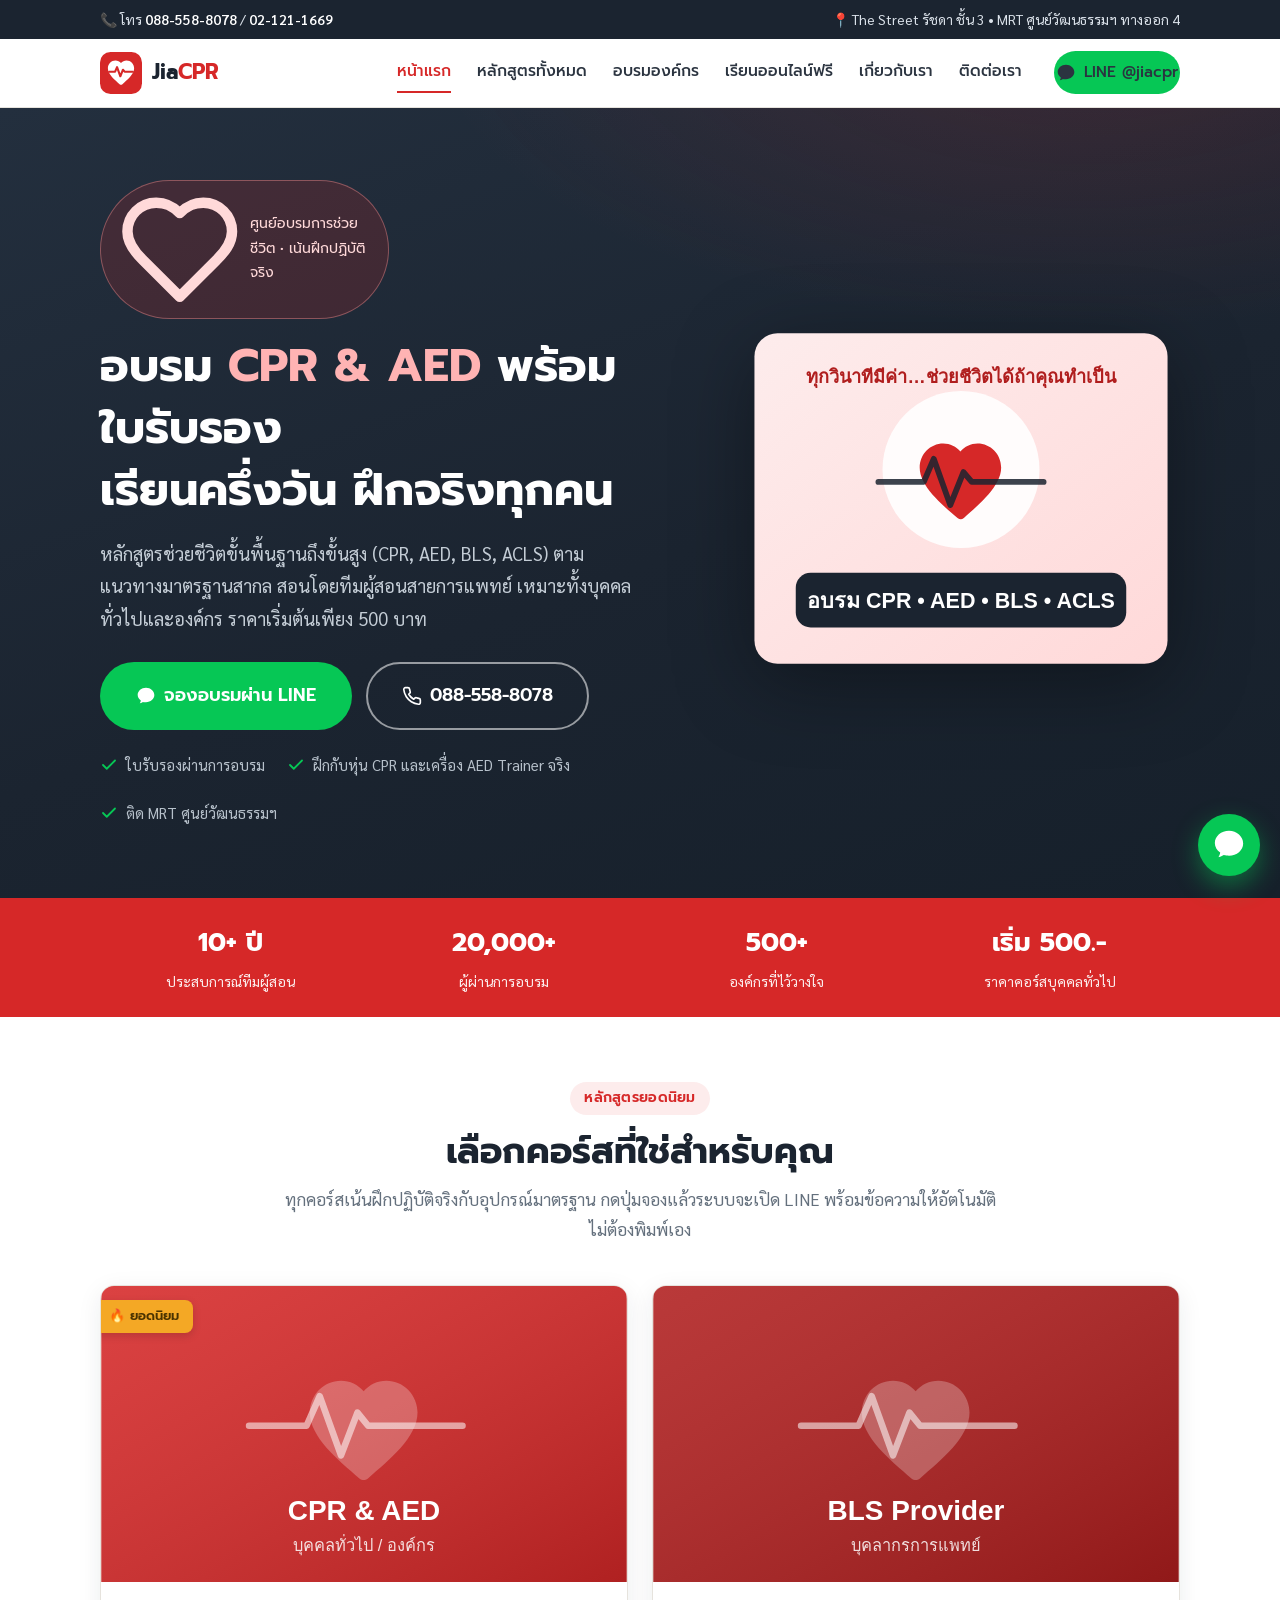
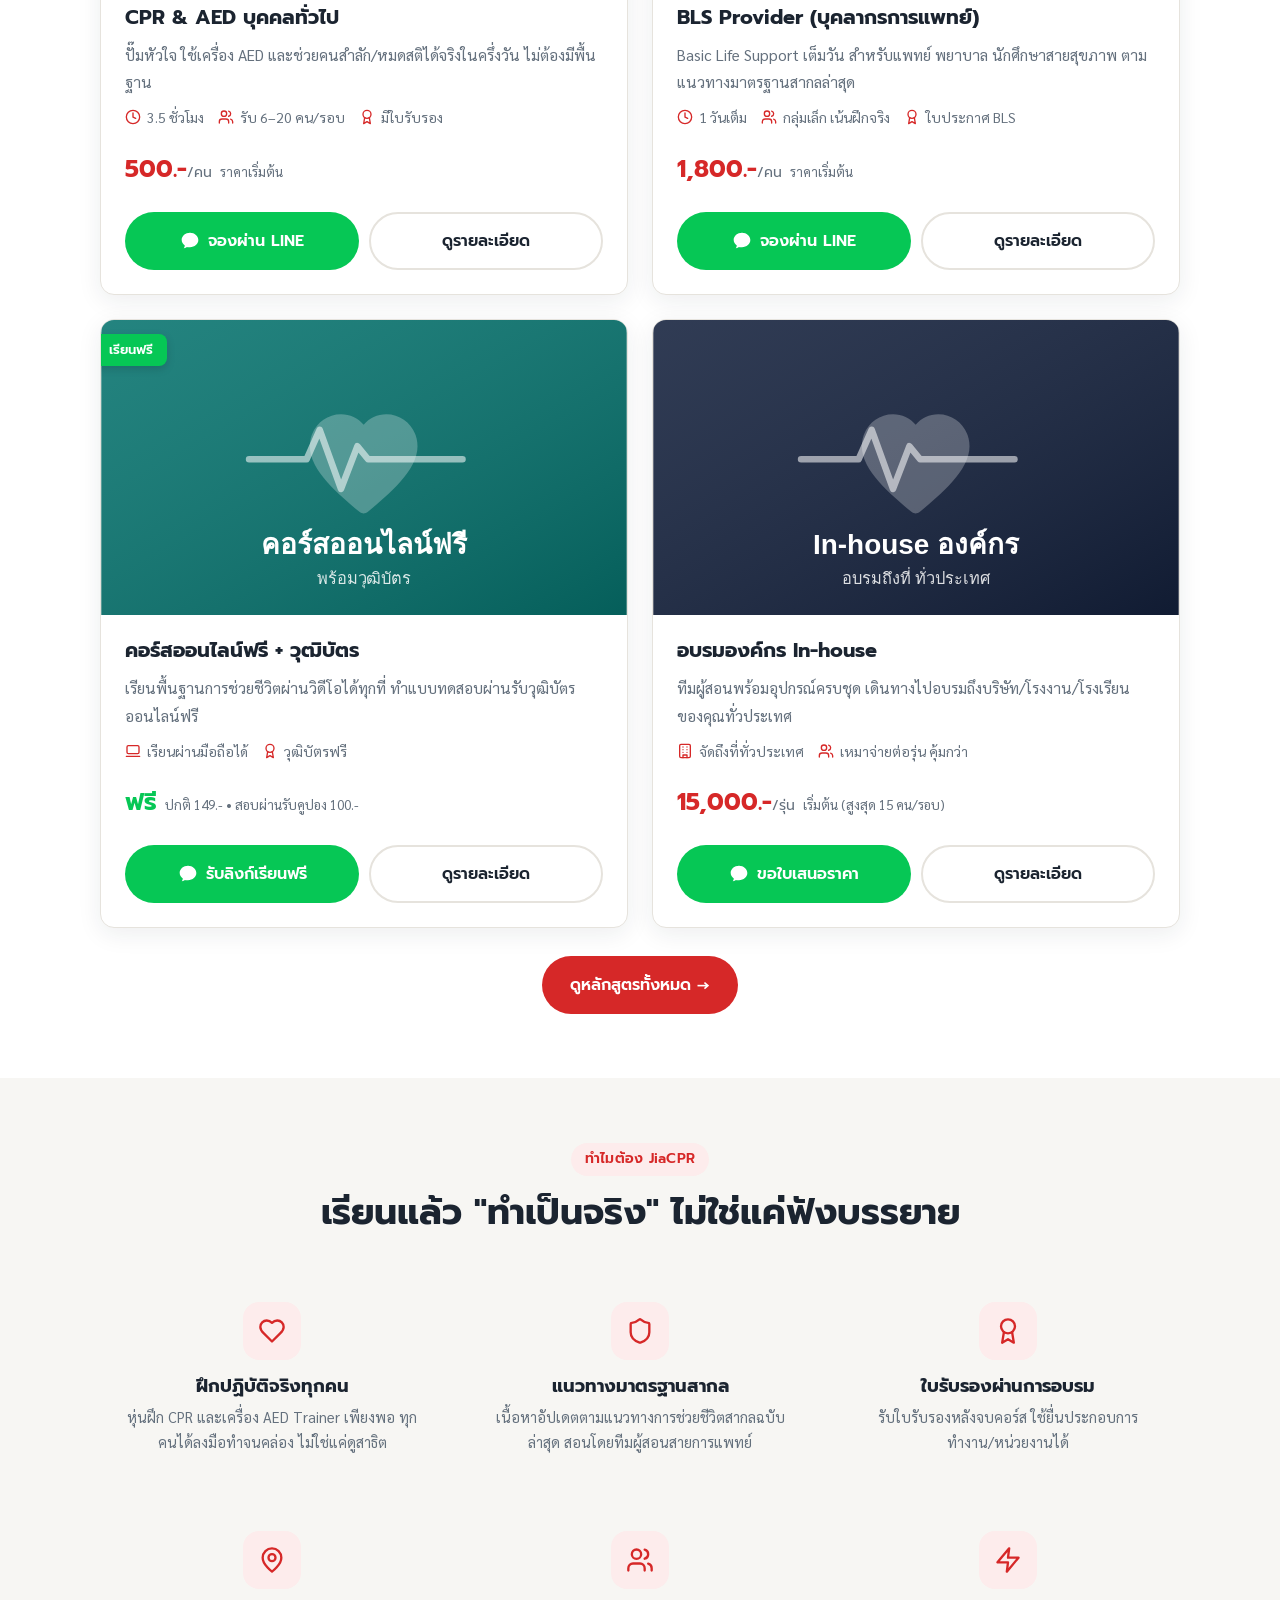
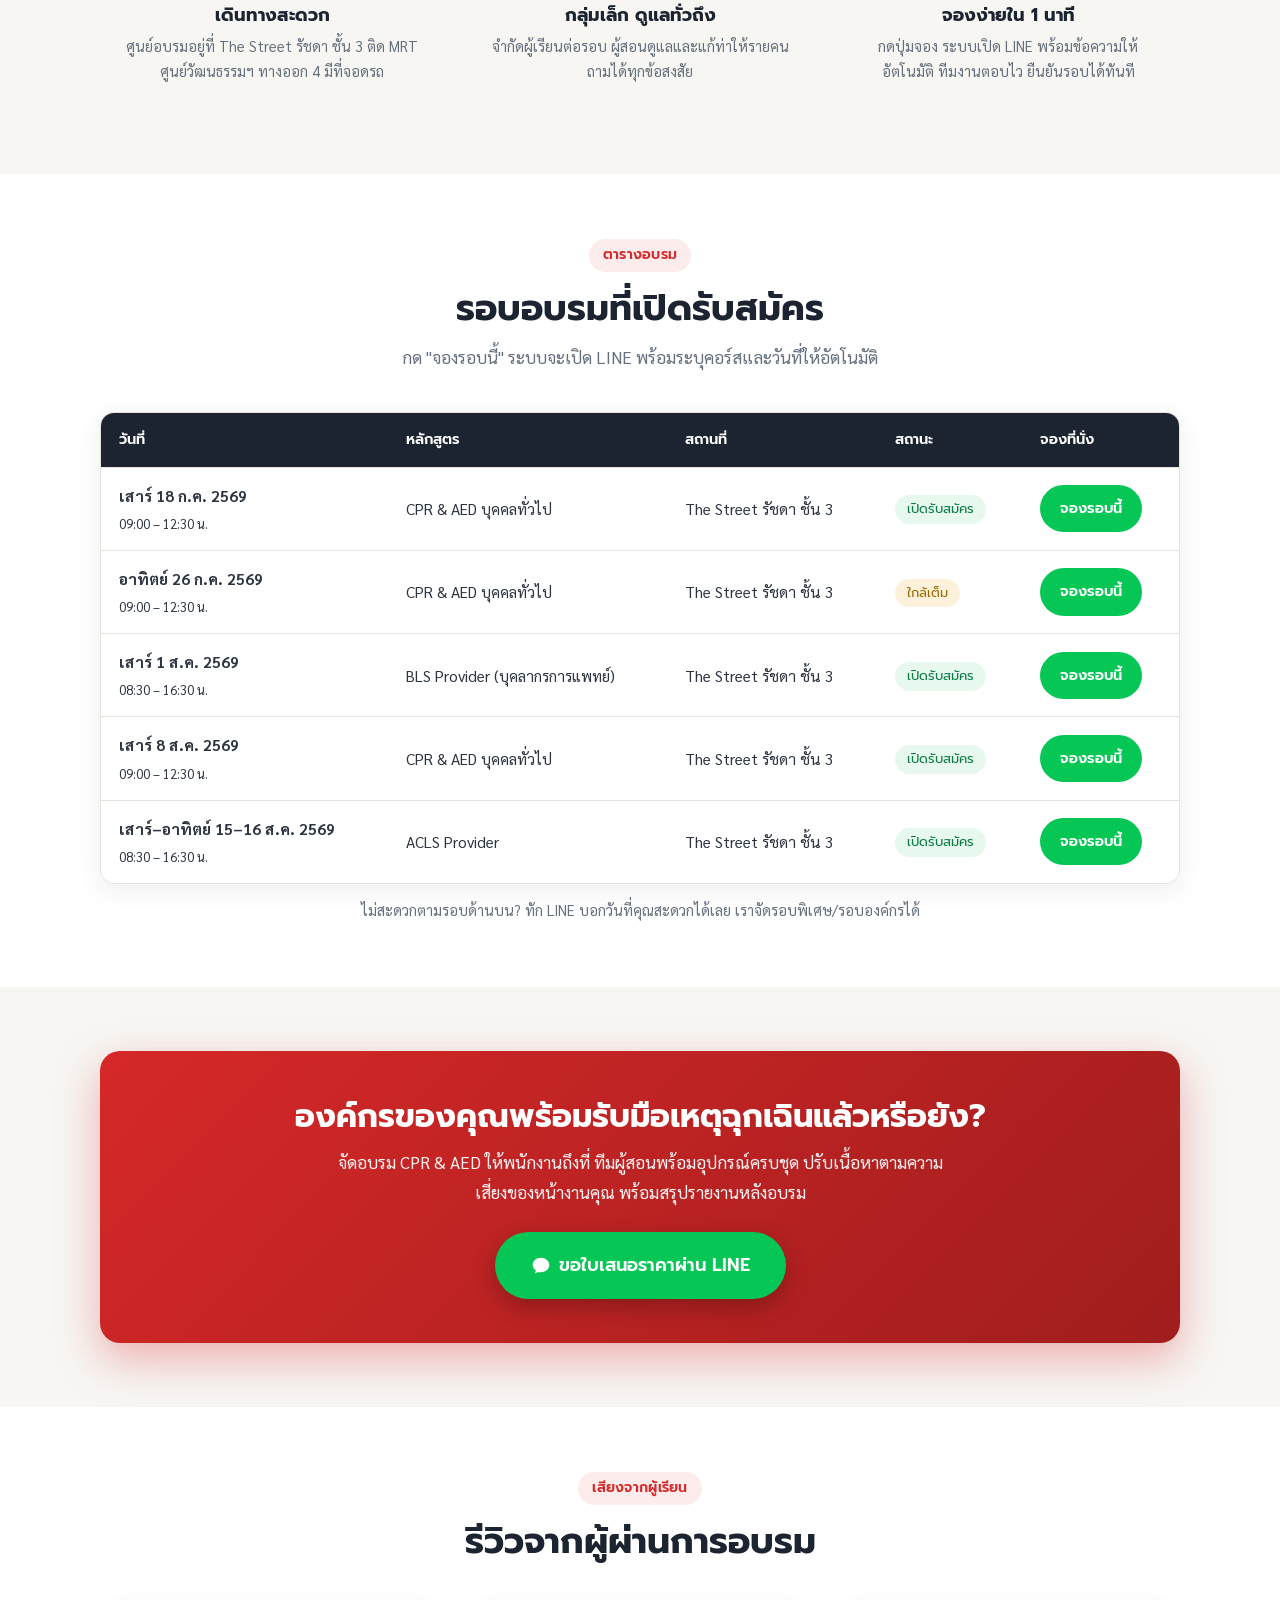
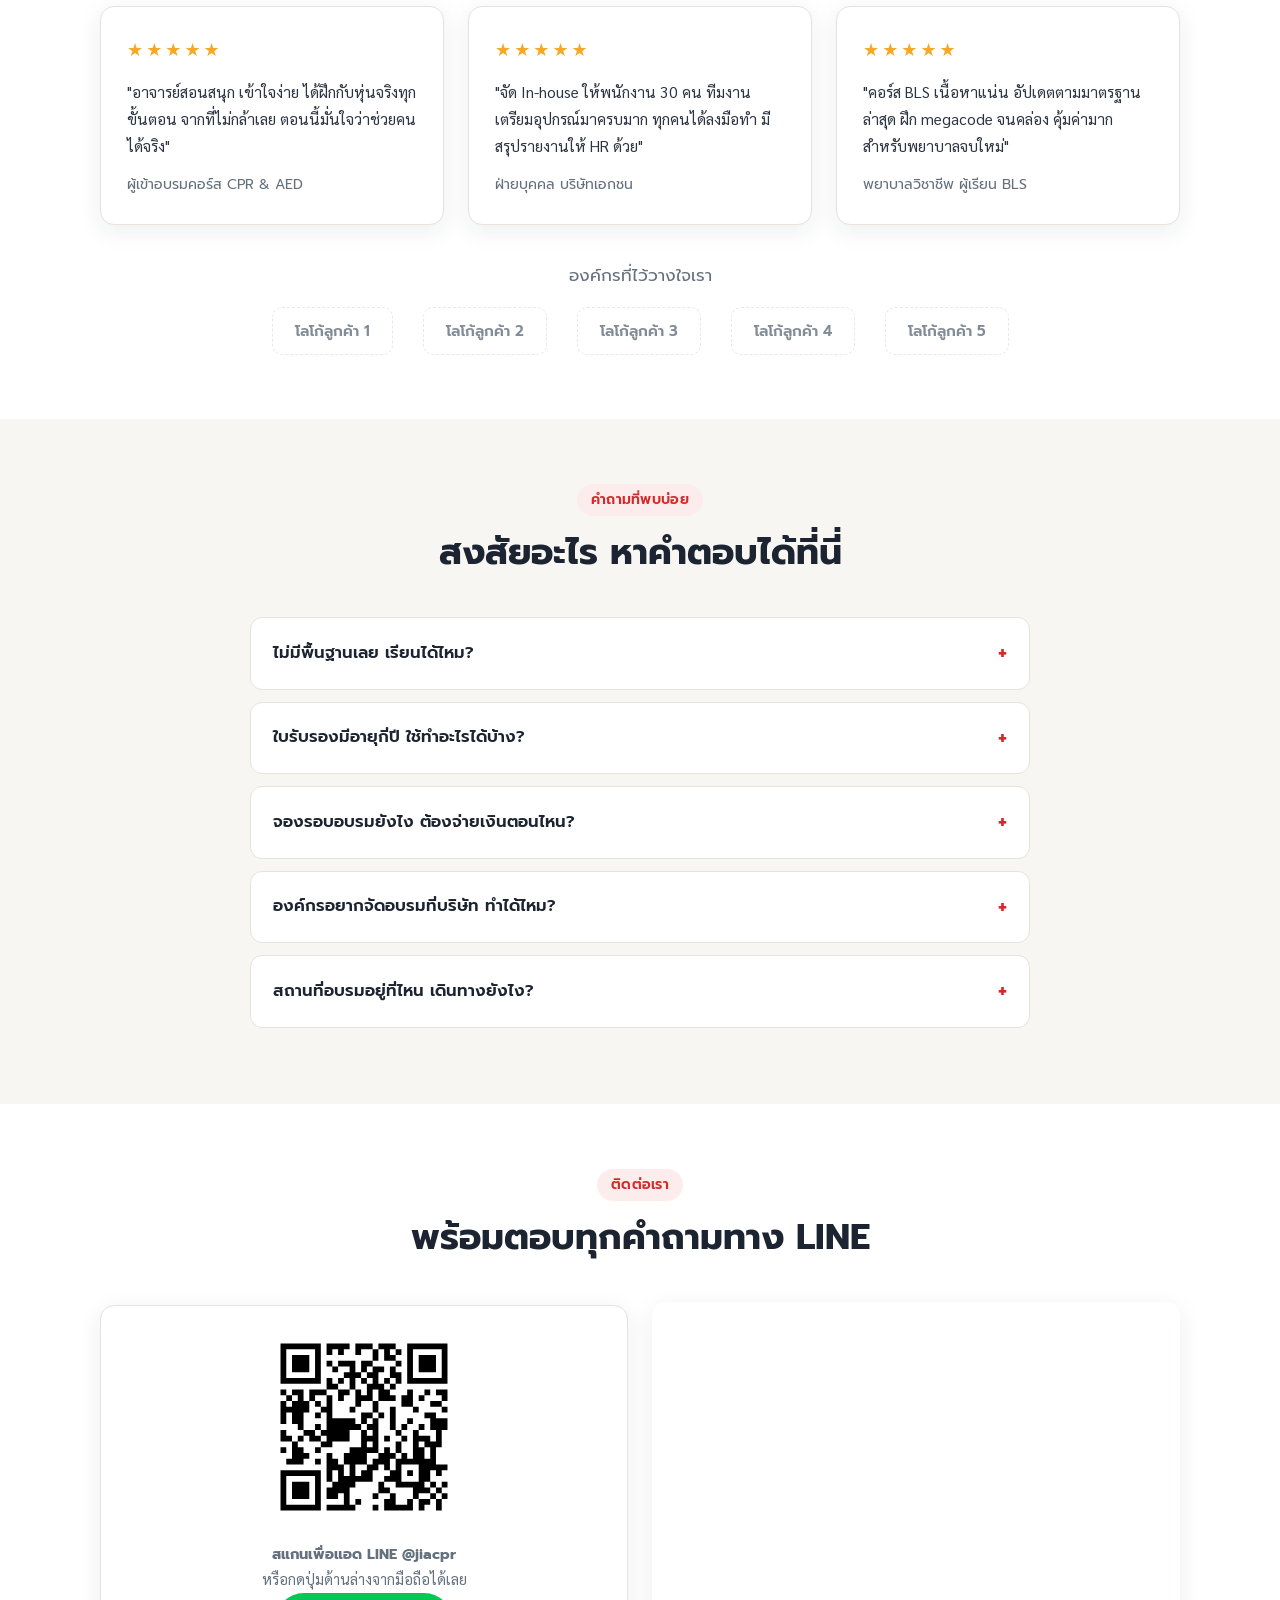
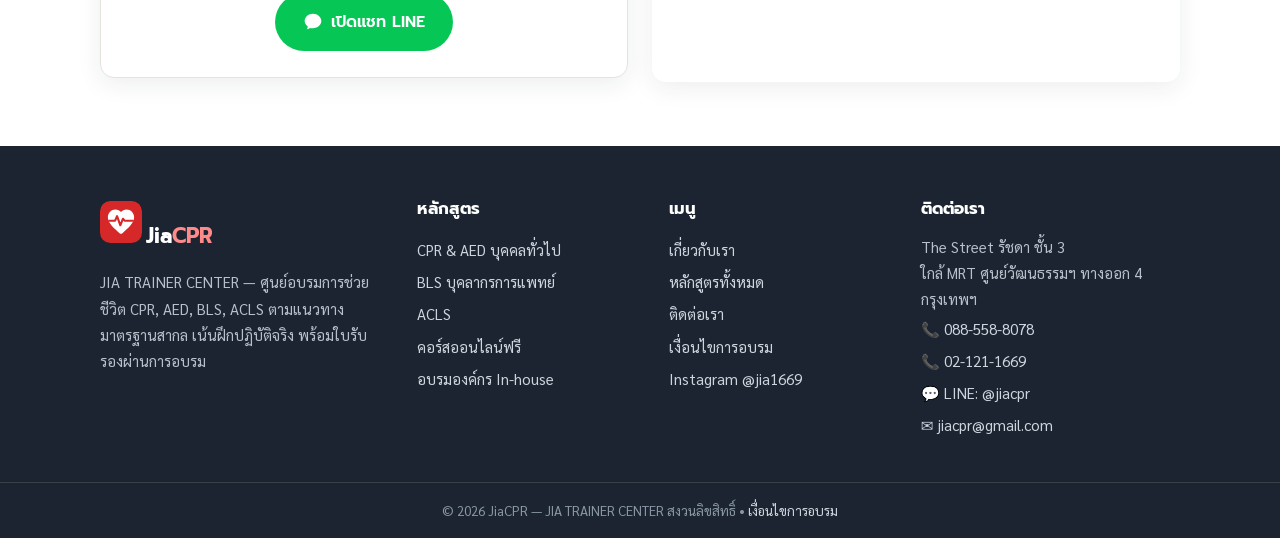
==== index.html @ f990f563 "Update pricing with real data from old site; fix broken card image Pulled from jiacpr.com via search" ====
<!DOCTYPE html>
<html lang="th">
<head>
<meta charset="UTF-8">
<meta name="viewport" content="width=device-width, initial-scale=1.0">
<title>อบรม CPR & AED พร้อมใบรับรอง เริ่ม 500 บาท | JiaCPR — JIA TRAINER CENTER</title>
<meta name="description" content="อบรม CPR, AED, BLS, ACLS ตามแนวทางมาตรฐานสากล เน้นฝึกปฏิบัติจริงทุกคน พร้อมใบรับรอง ราคาเริ่ม 500 บาท ติด MRT ศูนย์วัฒนธรรมฯ จองผ่าน LINE @jiacpr ได้เลย">
<link rel="canonical" href="https://jiacpr-arch.github.io/jiacpr/">
<meta name="theme-color" content="#d62828">
<meta property="og:type" content="website">
<meta property="og:site_name" content="JiaCPR — JIA TRAINER CENTER">
<meta property="og:title" content="อบรม CPR & AED พร้อมใบรับรอง เริ่ม 500 บาท | JiaCPR — JIA TRAINER CENTER">
<meta property="og:description" content="อบรม CPR, AED, BLS, ACLS ตามแนวทางมาตรฐานสากล เน้นฝึกปฏิบัติจริงทุกคน พร้อมใบรับรอง ราคาเริ่ม 500 บาท ติด MRT ศูนย์วัฒนธรรมฯ จองผ่าน LINE @jiacpr ได้เลย">
<meta property="og:url" content="https://jiacpr-arch.github.io/jiacpr/">
<meta property="og:image" content="https://jiacpr-arch.github.io/jiacpr/assets/img/og-cover.png">
<meta property="og:locale" content="th_TH">
<meta name="twitter:card" content="summary_large_image">
<link rel="icon" type="image/svg+xml" href="assets/img/logo.svg">
<link rel="preconnect" href="https://fonts.googleapis.com">
<link rel="preconnect" href="https://fonts.gstatic.com" crossorigin>
<link href="https://fonts.googleapis.com/css2?family=Prompt:wght@500;600;700&family=Sarabun:wght@400;600&display=swap" rel="stylesheet">
<link rel="stylesheet" href="assets/css/main.css">
<script type="application/ld+json">
{
  "@context": "https://schema.org",
  "@type": "LocalBusiness",
  "name": "JiaCPR — JIA TRAINER CENTER",
  "description": "ศูนย์อบรม CPR AED BLS ACLS ตามแนวทางมาตรฐานสากล พร้อมใบรับรอง เน้นฝึกปฏิบัติจริง",
  "url": "https://jiacpr-arch.github.io/jiacpr/",
  "telephone": "+66885588078",
  "email": "jiacpr@gmail.com",
  "address": {
    "@type": "PostalAddress",
    "streetAddress": "The Street Ratchada ชั้น 3 ถนนรัชดาภิเษก",
    "addressLocality": "กรุงเทพมหานคร",
    "addressCountry": "TH"
  },
  "sameAs": ["https://www.instagram.com/jia1669/", "https://line.me/R/ti/p/%40jiacpr"]
}
</script>
</head>
<body>
<div class="topbar">
  <div class="container">
    <div>📞 โทร <a href="tel:0885588078">088-558-8078</a> / <a href="tel:021211669">02-121-1669</a></div>
    <div class="topbar-right">📍 The Street รัชดา ชั้น 3 • MRT ศูนย์วัฒนธรรมฯ ทางออก 4</div>
  </div>
</div>
<header class="site-header">
  <div class="container">
    <a class="brand" href="index.html">
      <img src="assets/img/logo.svg" alt="โลโก้ JiaCPR" width="42" height="42">
      <span class="brand-name">Jia<span>CPR</span></span>
    </a>
    <nav class="main-nav" id="mainNav">
      <a href="index.html" class="active">หน้าแรก</a>
      <a href="course.html">หลักสูตรทั้งหมด</a>
      <a href="inhouse.html">อบรมองค์กร</a>
      <a href="online.html">เรียนออนไลน์ฟรี</a>
      <a href="about.html">เกี่ยวกับเรา</a>
      <a href="contact.html">ติดต่อเรา</a>
      <a class="btn btn-line btn-sm nav-cta" data-line-msg="สนใจสอบถามคอร์สอบรม"><svg viewBox="0 0 24 24" fill="currentColor"><path d="M12 2C6.48 2 2 5.86 2 10.62c0 2.73 1.48 5.16 3.79 6.74-.13.98-.55 2.35-1.27 3.31 0 0 1.9-.26 3.8-1.55.6.14 1.22.24 1.86.28.6.06 1.2.1 1.82.1 5.52 0 10-3.86 10-8.62S17.52 2 12 2z"/></svg> LINE @jiacpr</a>
    </nav>
    <button class="menu-toggle" aria-label="เปิดเมนู" aria-expanded="false" aria-controls="mainNav">
      <svg viewBox="0 0 24 24" fill="none" stroke="currentColor" stroke-width="2" stroke-linecap="round"><path d="M4 6h16M4 12h16M4 18h16"/></svg>
    </button>
  </div>
</header>
<section class="hero">
  <div class="container">
    <div>
      <span class="hero-badge"><svg viewBox="0 0 24 24" fill="none" stroke="currentColor" stroke-width="2" stroke-linecap="round" stroke-linejoin="round"><path d="M19 14c1.49-1.46 3-3.21 3-5.5A5.5 5.5 0 0 0 16.5 3c-1.76 0-3 .5-4.5 2-1.5-1.5-2.74-2-4.5-2A5.5 5.5 0 0 0 2 8.5c0 2.3 1.5 4.05 3 5.5l7 7z"/></svg> ศูนย์อบรมการช่วยชีวิต • เน้นฝึกปฏิบัติจริง</span>
      <h1>อบรม <span class="hl">CPR &amp; AED</span> พร้อมใบรับรอง<br>เรียนครึ่งวัน ฝึกจริงทุกคน</h1>
      <p class="lead">หลักสูตรช่วยชีวิตขั้นพื้นฐานถึงขั้นสูง (CPR, AED, BLS, ACLS) ตามแนวทางมาตรฐานสากล สอนโดยทีมผู้สอนสายการแพทย์ เหมาะทั้งบุคคลทั่วไปและองค์กร ราคาเริ่มต้นเพียง 500 บาท</p>
      <div class="hero-ctas">
        <a class="btn btn-line btn-lg" data-line-msg="สนใจจองคอร์สอบรม CPR &amp; AED ขอรายละเอียดรอบอบรมครับ/ค่ะ"><svg viewBox="0 0 24 24" fill="currentColor"><path d="M12 2C6.48 2 2 5.86 2 10.62c0 2.73 1.48 5.16 3.79 6.74-.13.98-.55 2.35-1.27 3.31 0 0 1.9-.26 3.8-1.55.6.14 1.22.24 1.86.28.6.06 1.2.1 1.82.1 5.52 0 10-3.86 10-8.62S17.52 2 12 2z"/></svg> จองอบรมผ่าน LINE</a>
        <a class="btn btn-ghost btn-lg" href="tel:0885588078"><svg viewBox="0 0 24 24" fill="none" stroke="currentColor" stroke-width="2" stroke-linecap="round" stroke-linejoin="round"><path d="M22 16.92v3a2 2 0 0 1-2.18 2 19.79 19.79 0 0 1-8.63-3.07 19.5 19.5 0 0 1-6-6 19.79 19.79 0 0 1-3.07-8.67A2 2 0 0 1 4.11 2h3a2 2 0 0 1 2 1.72c.127.96.361 1.903.7 2.81a2 2 0 0 1-.45 2.11L8.09 9.91a16 16 0 0 0 6 6l1.27-1.27a2 2 0 0 1 2.11-.45c.907.339 1.85.573 2.81.7A2 2 0 0 1 22 16.92z"/></svg> 088-558-8078</a>
      </div>
      <ul class="hero-points">
        <li><svg viewBox="0 0 24 24" fill="none" stroke="currentColor" stroke-width="2.4" stroke-linecap="round" stroke-linejoin="round"><path d="M20 6 9 17l-5-5"/></svg> ใบรับรองผ่านการอบรม</li>
        <li><svg viewBox="0 0 24 24" fill="none" stroke="currentColor" stroke-width="2.4" stroke-linecap="round" stroke-linejoin="round"><path d="M20 6 9 17l-5-5"/></svg> ฝึกกับหุ่น CPR และเครื่อง AED Trainer จริง</li>
        <li><svg viewBox="0 0 24 24" fill="none" stroke="currentColor" stroke-width="2.4" stroke-linecap="round" stroke-linejoin="round"><path d="M20 6 9 17l-5-5"/></svg> ติด MRT ศูนย์วัฒนธรรมฯ</li>
      </ul>
    </div>
    <div class="hero-art">
      <img src="assets/img/hero-cpr.svg" alt="อบรม CPR AED BLS ACLS โดย JiaCPR" width="430" height="347">
    </div>
  </div>
</section>

<!-- TODO: ยืนยันตัวเลขสถิติจริงก่อนเผยแพร่ -->
<section class="stat-strip">
  <div class="container">
    <div><span class="num">10+ ปี</span><span class="lbl">ประสบการณ์ทีมผู้สอน</span></div>
    <div><span class="num">20,000+</span><span class="lbl">ผู้ผ่านการอบรม</span></div>
    <div><span class="num">500+</span><span class="lbl">องค์กรที่ไว้วางใจ</span></div>
    <div><span class="num">เริ่ม 500.-</span><span class="lbl">ราคาคอร์สบุคคลทั่วไป</span></div>
  </div>
</section>

<section class="section" id="courses">
  <div class="container">
    <div class="section-head">
      <span class="eyebrow">หลักสูตรยอดนิยม</span>
      <h2>เลือกคอร์สที่ใช่สำหรับคุณ</h2>
      <p>ทุกคอร์สเน้นฝึกปฏิบัติจริงกับอุปกรณ์มาตรฐาน กดปุ่มจองแล้วระบบจะเปิด LINE พร้อมข้อความให้อัตโนมัติ ไม่ต้องพิมพ์เอง</p>
    </div>
    <div class="grid cols-2">

      <article class="card">
        <span class="ribbon">🔥 ยอดนิยม</span>
        <a class="card-media" href="cpr-aed.html"><img src="assets/img/ph-cpr.svg" alt="คอร์ส CPR และ AED สำหรับบุคคลทั่วไป" loading="lazy"></a>
        <div class="card-body">
          <h3>CPR &amp; AED บุคคลทั่วไป</h3>
          <p>ปั๊มหัวใจ ใช้เครื่อง AED และช่วยคนสำลัก/หมดสติได้จริงในครึ่งวัน ไม่ต้องมีพื้นฐาน</p>
          <div class="meta"><span><svg viewBox="0 0 24 24" fill="none" stroke="currentColor" stroke-width="2" stroke-linecap="round"><circle cx="12" cy="12" r="10"/><path d="M12 6v6l4 2"/></svg> 3.5 ชั่วโมง</span><span><svg viewBox="0 0 24 24" fill="none" stroke="currentColor" stroke-width="2" stroke-linecap="round" stroke-linejoin="round"><path d="M16 21v-2a4 4 0 0 0-4-4H6a4 4 0 0 0-4 4v2"/><circle cx="9" cy="7" r="4"/><path d="M22 21v-2a4 4 0 0 0-3-3.87M16 3.13a4 4 0 0 1 0 7.75"/></svg> รับ 6–20 คน/รอบ</span><span><svg viewBox="0 0 24 24" fill="none" stroke="currentColor" stroke-width="2" stroke-linecap="round" stroke-linejoin="round"><circle cx="12" cy="8" r="6"/><path d="M15.477 12.89 17 22l-5-3-5 3 1.523-9.11"/></svg> มีใบรับรอง</span></div>
          <!-- TODO: ยืนยันราคาจริง -->
          <div class="price-row"><span class="price">500.-<small>/คน</small></span><span class="price-note">ราคาเริ่มต้น</span></div>
          <div class="card-actions">
            <a class="btn btn-line" data-line-msg="สนใจจองคอร์ส CPR &amp; AED บุคคลทั่วไป"><svg viewBox="0 0 24 24" fill="currentColor"><path d="M12 2C6.48 2 2 5.86 2 10.62c0 2.73 1.48 5.16 3.79 6.74-.13.98-.55 2.35-1.27 3.31 0 0 1.9-.26 3.8-1.55.6.14 1.22.24 1.86.28.6.06 1.2.1 1.82.1 5.52 0 10-3.86 10-8.62S17.52 2 12 2z"/></svg> จองผ่าน LINE</a>
            <a class="btn btn-outline" href="cpr-aed.html">ดูรายละเอียด</a>
          </div>
        </div>
      </article>

      <article class="card">
        <a class="card-media" href="bls.html"><img src="assets/img/ph-bls.svg" alt="คอร์ส BLS Provider สำหรับบุคลากรการแพทย์" loading="lazy"></a>
        <div class="card-body">
          <h3>BLS Provider (บุคลากรการแพทย์)</h3>
          <p>Basic Life Support เต็มวัน สำหรับแพทย์ พยาบาล นักศึกษาสายสุขภาพ ตามแนวทางมาตรฐานสากลล่าสุด</p>
          <div class="meta"><span><svg viewBox="0 0 24 24" fill="none" stroke="currentColor" stroke-width="2" stroke-linecap="round"><circle cx="12" cy="12" r="10"/><path d="M12 6v6l4 2"/></svg> 1 วันเต็ม</span><span><svg viewBox="0 0 24 24" fill="none" stroke="currentColor" stroke-width="2" stroke-linecap="round" stroke-linejoin="round"><path d="M16 21v-2a4 4 0 0 0-4-4H6a4 4 0 0 0-4 4v2"/><circle cx="9" cy="7" r="4"/><path d="M22 21v-2a4 4 0 0 0-3-3.87M16 3.13a4 4 0 0 1 0 7.75"/></svg> กลุ่มเล็ก เน้นฝึกจริง</span><span><svg viewBox="0 0 24 24" fill="none" stroke="currentColor" stroke-width="2" stroke-linecap="round" stroke-linejoin="round"><circle cx="12" cy="8" r="6"/><path d="M15.477 12.89 17 22l-5-3-5 3 1.523-9.11"/></svg> ใบประกาศ BLS</span></div>
          <!-- TODO: ยืนยันราคาจริง -->
          <div class="price-row"><span class="price">1,800.-<small>/คน</small></span><span class="price-note">ราคาเริ่มต้น</span></div>
          <div class="card-actions">
            <a class="btn btn-line" data-line-msg="สนใจจองคอร์ส BLS Provider สำหรับบุคลากรการแพทย์"><svg viewBox="0 0 24 24" fill="currentColor"><path d="M12 2C6.48 2 2 5.86 2 10.62c0 2.73 1.48 5.16 3.79 6.74-.13.98-.55 2.35-1.27 3.31 0 0 1.9-.26 3.8-1.55.6.14 1.22.24 1.86.28.6.06 1.2.1 1.82.1 5.52 0 10-3.86 10-8.62S17.52 2 12 2z"/></svg> จองผ่าน LINE</a>
            <a class="btn btn-outline" href="bls.html">ดูรายละเอียด</a>
          </div>
        </div>
      </article>

      <article class="card">
        <span class="ribbon free">เรียนฟรี</span>
        <a class="card-media" href="online.html"><img src="assets/img/ph-online.svg" alt="คอร์สออนไลน์ CPR ฟรี พร้อมวุฒิบัตร" loading="lazy"></a>
        <div class="card-body">
          <h3>คอร์สออนไลน์ฟรี + วุฒิบัตร</h3>
          <p>เรียนพื้นฐานการช่วยชีวิตผ่านวิดีโอได้ทุกที่ ทำแบบทดสอบผ่านรับวุฒิบัตรออนไลน์ฟรี</p>
          <div class="meta"><span><svg viewBox="0 0 24 24" fill="none" stroke="currentColor" stroke-width="2" stroke-linecap="round" stroke-linejoin="round"><rect x="3" y="4" width="18" height="12" rx="2"/><path d="M2 20h20"/></svg> เรียนผ่านมือถือได้</span><span><svg viewBox="0 0 24 24" fill="none" stroke="currentColor" stroke-width="2" stroke-linecap="round" stroke-linejoin="round"><circle cx="12" cy="8" r="6"/><path d="M15.477 12.89 17 22l-5-3-5 3 1.523-9.11"/></svg> วุฒิบัตรฟรี</span></div>
          <div class="price-row"><span class="price" style="color:var(--line)">ฟรี</span><span class="price-note">ปกติ 149.- • สอบผ่านรับคูปอง 100.-</span></div>
          <div class="card-actions">
            <a class="btn btn-line" data-line-msg="ขอรับลิงก์คอร์สออนไลน์ฟรี พร้อมวุฒิบัตร"><svg viewBox="0 0 24 24" fill="currentColor"><path d="M12 2C6.48 2 2 5.86 2 10.62c0 2.73 1.48 5.16 3.79 6.74-.13.98-.55 2.35-1.27 3.31 0 0 1.9-.26 3.8-1.55.6.14 1.22.24 1.86.28.6.06 1.2.1 1.82.1 5.52 0 10-3.86 10-8.62S17.52 2 12 2z"/></svg> รับลิงก์เรียนฟรี</a>
            <a class="btn btn-outline" href="online.html">ดูรายละเอียด</a>
          </div>
        </div>
      </article>

      <article class="card">
        <a class="card-media" href="inhouse.html"><img src="assets/img/ph-inhouse.svg" alt="อบรม CPR สำหรับองค์กรแบบ In-house" loading="lazy"></a>
        <div class="card-body">
          <h3>อบรมองค์กร In-house</h3>
          <p>ทีมผู้สอนพร้อมอุปกรณ์ครบชุด เดินทางไปอบรมถึงบริษัท/โรงงาน/โรงเรียนของคุณทั่วประเทศ</p>
          <div class="meta"><span><svg viewBox="0 0 24 24" fill="none" stroke="currentColor" stroke-width="2" stroke-linecap="round" stroke-linejoin="round"><rect x="4" y="2" width="16" height="20" rx="2"/><path d="M9 22v-4h6v4M9 6h.01M15 6h.01M9 10h.01M15 10h.01M9 14h.01M15 14h.01"/></svg> จัดถึงที่ทั่วประเทศ</span><span><svg viewBox="0 0 24 24" fill="none" stroke="currentColor" stroke-width="2" stroke-linecap="round" stroke-linejoin="round"><path d="M16 21v-2a4 4 0 0 0-4-4H6a4 4 0 0 0-4 4v2"/><circle cx="9" cy="7" r="4"/><path d="M22 21v-2a4 4 0 0 0-3-3.87M16 3.13a4 4 0 0 1 0 7.75"/></svg> เหมาจ่ายต่อรุ่น คุ้มกว่า</span></div>
          <!-- TODO: ยืนยันราคาจริง -->
          <div class="price-row"><span class="price">15,000.-<small>/รุ่น</small></span><span class="price-note">เริ่มต้น (สูงสุด 15 คน/รอบ)</span></div>
          <div class="card-actions">
            <a class="btn btn-line" data-line-msg="ขอใบเสนอราคาอบรม In-house สำหรับองค์กร"><svg viewBox="0 0 24 24" fill="currentColor"><path d="M12 2C6.48 2 2 5.86 2 10.62c0 2.73 1.48 5.16 3.79 6.74-.13.98-.55 2.35-1.27 3.31 0 0 1.9-.26 3.8-1.55.6.14 1.22.24 1.86.28.6.06 1.2.1 1.82.1 5.52 0 10-3.86 10-8.62S17.52 2 12 2z"/></svg> ขอใบเสนอราคา</a>
            <a class="btn btn-outline" href="inhouse.html">ดูรายละเอียด</a>
          </div>
        </div>
      </article>

    </div>
    <p style="text-align:center;margin-top:28px"><a class="btn btn-red" href="course.html">ดูหลักสูตรทั้งหมด →</a></p>
  </div>
</section>

<section class="section alt">
  <div class="container">
    <div class="section-head">
      <span class="eyebrow">ทำไมต้อง JiaCPR</span>
      <h2>เรียนแล้ว "ทำเป็นจริง" ไม่ใช่แค่ฟังบรรยาย</h2>
    </div>
    <div class="grid cols-3">
      <div class="feature"><div class="icon"><svg viewBox="0 0 24 24" fill="none" stroke="currentColor" stroke-width="2" stroke-linecap="round" stroke-linejoin="round"><path d="M19 14c1.49-1.46 3-3.21 3-5.5A5.5 5.5 0 0 0 16.5 3c-1.76 0-3 .5-4.5 2-1.5-1.5-2.74-2-4.5-2A5.5 5.5 0 0 0 2 8.5c0 2.3 1.5 4.05 3 5.5l7 7z"/></svg></div><h3>ฝึกปฏิบัติจริงทุกคน</h3><p>หุ่นฝึก CPR และเครื่อง AED Trainer เพียงพอ ทุกคนได้ลงมือทำจนคล่อง ไม่ใช่แค่ดูสาธิต</p></div>
      <div class="feature"><div class="icon"><svg viewBox="0 0 24 24" fill="none" stroke="currentColor" stroke-width="2" stroke-linecap="round" stroke-linejoin="round"><path d="M20 13c0 5-3.5 7.5-7.66 8.95a1 1 0 0 1-.67-.01C7.5 20.5 4 18 4 13V6a1 1 0 0 1 1-1c2 0 4.5-1.2 6.24-2.72a1.17 1.17 0 0 1 1.52 0C14.51 3.81 17 5 19 5a1 1 0 0 1 1 1z"/></svg></div><h3>แนวทางมาตรฐานสากล</h3><p>เนื้อหาอัปเดตตามแนวทางการช่วยชีวิตสากลฉบับล่าสุด สอนโดยทีมผู้สอนสายการแพทย์</p></div>
      <div class="feature"><div class="icon"><svg viewBox="0 0 24 24" fill="none" stroke="currentColor" stroke-width="2" stroke-linecap="round" stroke-linejoin="round"><circle cx="12" cy="8" r="6"/><path d="M15.477 12.89 17 22l-5-3-5 3 1.523-9.11"/></svg></div><h3>ใบรับรองผ่านการอบรม</h3><p>รับใบรับรองหลังจบคอร์ส ใช้ยื่นประกอบการทำงาน/หน่วยงานได้</p></div>
      <div class="feature"><div class="icon"><svg viewBox="0 0 24 24" fill="none" stroke="currentColor" stroke-width="2" stroke-linecap="round" stroke-linejoin="round"><path d="M20 10c0 6-8 12-8 12s-8-6-8-12a8 8 0 0 1 16 0z"/><circle cx="12" cy="10" r="3"/></svg></div><h3>เดินทางสะดวก</h3><p>ศูนย์อบรมอยู่ที่ The Street รัชดา ชั้น 3 ติด MRT ศูนย์วัฒนธรรมฯ ทางออก 4 มีที่จอดรถ</p></div>
      <div class="feature"><div class="icon"><svg viewBox="0 0 24 24" fill="none" stroke="currentColor" stroke-width="2" stroke-linecap="round" stroke-linejoin="round"><path d="M16 21v-2a4 4 0 0 0-4-4H6a4 4 0 0 0-4 4v2"/><circle cx="9" cy="7" r="4"/><path d="M22 21v-2a4 4 0 0 0-3-3.87M16 3.13a4 4 0 0 1 0 7.75"/></svg></div><h3>กลุ่มเล็ก ดูแลทั่วถึง</h3><p>จำกัดผู้เรียนต่อรอบ ผู้สอนดูแลและแก้ท่าให้รายคน ถามได้ทุกข้อสงสัย</p></div>
      <div class="feature"><div class="icon"><svg viewBox="0 0 24 24" fill="none" stroke="currentColor" stroke-width="2" stroke-linecap="round" stroke-linejoin="round"><path d="M13 2 3 14h9l-1 8 10-12h-9l1-8z"/></svg></div><h3>จองง่ายใน 1 นาที</h3><p>กดปุ่มจอง ระบบเปิด LINE พร้อมข้อความให้อัตโนมัติ ทีมงานตอบไว ยืนยันรอบได้ทันที</p></div>
    </div>
  </div>
</section>

<section class="section" id="schedule">
  <div class="container">
    <div class="section-head">
      <span class="eyebrow">ตารางอบรม</span>
      <h2>รอบอบรมที่เปิดรับสมัคร</h2>
      <p>กด "จองรอบนี้" ระบบจะเปิด LINE พร้อมระบุคอร์สและวันที่ให้อัตโนมัติ</p>
    </div>
    <div class="schedule-wrap">
  <table class="schedule">
    <thead><tr><th>วันที่</th><th>หลักสูตร</th><th>สถานที่</th><th>สถานะ</th><th>จองที่นั่ง</th></tr></thead>
    <tbody data-schedule-body data-base="assets/data/schedule.json">
      <tr><td colspan="5">กำลังโหลดตารางรอบอบรม…</td></tr>
    </tbody>
  </table>
</div>
<p style="text-align:center;color:var(--muted);font-size:14.5px;margin-top:14px">ไม่สะดวกตามรอบด้านบน? ทัก LINE บอกวันที่คุณสะดวกได้เลย เราจัดรอบพิเศษ/รอบองค์กรได้</p>
  </div>
</section>

<section class="section alt">
  <div class="container">
    <div class="cta-banner">
      <h2>องค์กรของคุณพร้อมรับมือเหตุฉุกเฉินแล้วหรือยัง?</h2>
      <p>จัดอบรม CPR &amp; AED ให้พนักงานถึงที่ ทีมผู้สอนพร้อมอุปกรณ์ครบชุด ปรับเนื้อหาตามความเสี่ยงของหน้างานคุณ พร้อมสรุปรายงานหลังอบรม</p>
      <a class="btn btn-line btn-lg" data-line-msg="ขอใบเสนอราคาอบรม In-house สำหรับองค์กร จำนวนผู้เรียนประมาณ __ คน"><svg viewBox="0 0 24 24" fill="currentColor"><path d="M12 2C6.48 2 2 5.86 2 10.62c0 2.73 1.48 5.16 3.79 6.74-.13.98-.55 2.35-1.27 3.31 0 0 1.9-.26 3.8-1.55.6.14 1.22.24 1.86.28.6.06 1.2.1 1.82.1 5.52 0 10-3.86 10-8.62S17.52 2 12 2z"/></svg> ขอใบเสนอราคาผ่าน LINE</a>
    </div>
  </div>
</section>

<section class="section">
  <div class="container">
    <div class="section-head">
      <span class="eyebrow">เสียงจากผู้เรียน</span>
      <h2>รีวิวจากผู้ผ่านการอบรม</h2>
    </div>
    <!-- TODO: แทนที่ด้วยรีวิวจริงจากลูกค้า -->
    <div class="grid cols-3">
      <div class="quote"><div class="stars">★★★★★</div><p>"อาจารย์สอนสนุก เข้าใจง่าย ได้ฝึกกับหุ่นจริงทุกขั้นตอน จากที่ไม่กล้าเลย ตอนนี้มั่นใจว่าช่วยคนได้จริง"</p><div class="who">ผู้เข้าอบรมคอร์ส CPR &amp; AED</div></div>
      <div class="quote"><div class="stars">★★★★★</div><p>"จัด In-house ให้พนักงาน 30 คน ทีมงานเตรียมอุปกรณ์มาครบมาก ทุกคนได้ลงมือทำ มีสรุปรายงานให้ HR ด้วย"</p><div class="who">ฝ่ายบุคคล บริษัทเอกชน</div></div>
      <div class="quote"><div class="stars">★★★★★</div><p>"คอร์ส BLS เนื้อหาแน่น อัปเดตตามมาตรฐานล่าสุด ฝึก megacode จนคล่อง คุ้มค่ามากสำหรับพยาบาลจบใหม่"</p><div class="who">พยาบาลวิชาชีพ ผู้เรียน BLS</div></div>
    </div>
    <div style="margin-top:36px">
      <p style="text-align:center;color:var(--muted);font-family:var(--font-head);margin-bottom:16px">องค์กรที่ไว้วางใจเรา</p>
      <!-- TODO: แทนที่ด้วยโลโก้ลูกค้าองค์กรจริง -->
      <div class="logo-row"><span>โลโก้ลูกค้า 1</span><span>โลโก้ลูกค้า 2</span><span>โลโก้ลูกค้า 3</span><span>โลโก้ลูกค้า 4</span><span>โลโก้ลูกค้า 5</span></div>
    </div>
  </div>
</section>

<section class="section alt" id="faq">
  <div class="container" style="max-width:820px">
    <div class="section-head">
      <span class="eyebrow">คำถามที่พบบ่อย</span>
      <h2>สงสัยอะไร หาคำตอบได้ที่นี่</h2>
    </div>
    <details class="faq-item"><summary>ไม่มีพื้นฐานเลย เรียนได้ไหม?</summary><div class="faq-body">ได้แน่นอน คอร์ส CPR &amp; AED บุคคลทั่วไปออกแบบมาสำหรับคนไม่มีพื้นฐานโดยเฉพาะ สอนตั้งแต่การประเมินผู้ป่วยจนถึงใช้เครื่อง AED และให้ฝึกจนทำเป็นจริงทุกคน</div></details>
    <details class="faq-item"><summary>ใบรับรองมีอายุกี่ปี ใช้ทำอะไรได้บ้าง?</summary><div class="faq-body">ใบรับรองผ่านการอบรมมีอายุ 2 ปี เมื่อใกล้ครบกำหนดสามารถอบรมทบทวน (Renewal Course) เพื่อต่ออายุได้ ใช้ยื่นประกอบการสมัครงาน สถานศึกษา หรือข้อกำหนดความปลอดภัยขององค์กรได้</div></details>
    <details class="faq-item"><summary>จองรอบอบรมยังไง ต้องจ่ายเงินตอนไหน?</summary><div class="faq-body">กดปุ่ม "จองผ่าน LINE" บนเว็บ ระบบจะเปิดแชท LINE @jiacpr พร้อมข้อความให้อัตโนมัติ ทีมงานจะยืนยันรอบและแจ้งวิธีชำระเงินให้ในแชท</div></details>
    <details class="faq-item"><summary>องค์กรอยากจัดอบรมที่บริษัท ทำได้ไหม?</summary><div class="faq-body">ได้เลย เรามีบริการ In-house เดินทางไปอบรมถึงที่ทั่วประเทศ พร้อมหุ่นฝึกและเครื่อง AED Trainer ครบชุด ปรับเนื้อหาตามความเสี่ยงของหน้างาน แจ้งจำนวนผู้เรียนทาง LINE เพื่อรับใบเสนอราคาได้ทันที</div></details>
    <details class="faq-item"><summary>สถานที่อบรมอยู่ที่ไหน เดินทางยังไง?</summary><div class="faq-body">ศูนย์อบรมอยู่ที่ The Street รัชดา ชั้น 3 ถนนรัชดาภิเษก เดินจาก MRT ศูนย์วัฒนธรรมแห่งประเทศไทย ทางออก 4 เพียงไม่กี่นาที หรือขับรถมาจอดที่ห้างได้</div></details>
  </div>
</section>

<section class="section">
  <div class="container">
    <div class="section-head">
      <span class="eyebrow">ติดต่อเรา</span>
      <h2>พร้อมตอบทุกคำถามทาง LINE</h2>
    </div>
    <div class="grid cols-2" style="align-items:center">
      <div class="qr-box">
        <img src="assets/img/line-qr.svg" alt="QR Code LINE @jiacpr" width="190" height="190">
        <p><strong style="font-family:var(--font-head)">สแกนเพื่อแอด LINE @jiacpr</strong><br>หรือกดปุ่มด้านล่างจากมือถือได้เลย</p>
        <a class="btn btn-line" data-line-msg="สนใจสอบถามคอร์สอบรม"><svg viewBox="0 0 24 24" fill="currentColor"><path d="M12 2C6.48 2 2 5.86 2 10.62c0 2.73 1.48 5.16 3.79 6.74-.13.98-.55 2.35-1.27 3.31 0 0 1.9-.26 3.8-1.55.6.14 1.22.24 1.86.28.6.06 1.2.1 1.82.1 5.52 0 10-3.86 10-8.62S17.52 2 12 2z"/></svg> เปิดแชท LINE</a>
      </div>
      <iframe class="map-embed" src="https://www.google.com/maps?q=The+Street+Ratchada&output=embed" title="แผนที่ JiaCPR ที่ The Street รัชดา" loading="lazy" referrerpolicy="no-referrer-when-downgrade"></iframe>
    </div>
  </div>
</section>

<footer class="site-footer">
  <div class="container">
    <div>
      <a class="brand" href="index.html" style="margin-bottom:12px">
        <img src="assets/img/logo.svg" alt="โลโก้ JiaCPR" width="42" height="42">
        <span class="brand-name">Jia<span style="color:#ff8a8a">CPR</span></span>
      </a>
      <p>JIA TRAINER CENTER — ศูนย์อบรมการช่วยชีวิต CPR, AED, BLS, ACLS ตามแนวทางมาตรฐานสากล เน้นฝึกปฏิบัติจริง พร้อมใบรับรองผ่านการอบรม</p>
    </div>
    <div>
      <h4>หลักสูตร</h4>
      <a href="cpr-aed.html">CPR &amp; AED บุคคลทั่วไป</a>
      <a href="bls.html">BLS บุคลากรการแพทย์</a>
      <a href="acls.html">ACLS</a>
      <a href="online.html">คอร์สออนไลน์ฟรี</a>
      <a href="inhouse.html">อบรมองค์กร In-house</a>
    </div>
    <div>
      <h4>เมนู</h4>
      <a href="about.html">เกี่ยวกับเรา</a>
      <a href="course.html">หลักสูตรทั้งหมด</a>
      <a href="contact.html">ติดต่อเรา</a>
      <a href="terms.html">เงื่อนไขการอบรม</a>
      <a href="https://www.instagram.com/jia1669/" target="_blank" rel="noopener">Instagram @jia1669</a>
    </div>
    <div>
      <h4>ติดต่อเรา</h4>
      <p>The Street รัชดา ชั้น 3<br>ใกล้ MRT ศูนย์วัฒนธรรมฯ ทางออก 4 กรุงเทพฯ</p>
      <a href="tel:0885588078">📞 088-558-8078</a>
      <a href="tel:021211669">📞 02-121-1669</a>
      <a data-line-msg="สนใจสอบถามคอร์สอบรม">💬 LINE: @jiacpr</a>
      <a href="mailto:jiacpr@gmail.com">✉️ jiacpr@gmail.com</a>
    </div>
  </div>
  <div class="footer-bottom">© <span data-year>2026</span> JiaCPR — JIA TRAINER CENTER สงวนลิขสิทธิ์ • <a href="terms.html" style="display:inline">เงื่อนไขการอบรม</a></div>
</footer>

<a class="float-line" data-line-msg="สนใจสอบถามคอร์สอบรม" aria-label="แชท LINE @jiacpr"><svg viewBox="0 0 24 24" fill="currentColor"><path d="M12 2C6.48 2 2 5.86 2 10.62c0 2.73 1.48 5.16 3.79 6.74-.13.98-.55 2.35-1.27 3.31 0 0 1.9-.26 3.8-1.55.6.14 1.22.24 1.86.28.6.06 1.2.1 1.82.1 5.52 0 10-3.86 10-8.62S17.52 2 12 2z"/></svg></a>

<nav class="mobile-bar" aria-label="เมนูติดต่อด่วน">
  <a class="mb-call" href="tel:0885588078"><svg viewBox="0 0 24 24" fill="none" stroke="currentColor" stroke-width="2" stroke-linecap="round" stroke-linejoin="round"><path d="M22 16.92v3a2 2 0 0 1-2.18 2 19.79 19.79 0 0 1-8.63-3.07 19.5 19.5 0 0 1-6-6 19.79 19.79 0 0 1-3.07-8.67A2 2 0 0 1 4.11 2h3a2 2 0 0 1 2 1.72c.127.96.361 1.903.7 2.81a2 2 0 0 1-.45 2.11L8.09 9.91a16 16 0 0 0 6 6l1.27-1.27a2 2 0 0 1 2.11-.45c.907.339 1.85.573 2.81.7A2 2 0 0 1 22 16.92z"/></svg><span>โทรเลย</span></a>
  <a class="mb-line" data-line-msg="สนใจสอบถามคอร์สอบรม"><svg viewBox="0 0 24 24" fill="currentColor"><path d="M12 2C6.48 2 2 5.86 2 10.62c0 2.73 1.48 5.16 3.79 6.74-.13.98-.55 2.35-1.27 3.31 0 0 1.9-.26 3.8-1.55.6.14 1.22.24 1.86.28.6.06 1.2.1 1.82.1 5.52 0 10-3.86 10-8.62S17.52 2 12 2z"/></svg><span>แชท LINE</span></a>
  <a class="mb-course" href="course.html"><svg viewBox="0 0 24 24" fill="none" stroke="currentColor" stroke-width="2" stroke-linecap="round" stroke-linejoin="round"><path d="M4 19.5v-15A2.5 2.5 0 0 1 6.5 2H20v20H6.5a2.5 2.5 0 0 1 0-5H20"/></svg><span>ดูคอร์ส</span></a>
</nav>

<script src="assets/js/main.js" defer></script>
</body>
</html>
---- assets/css/main.css ----
/* ============================================================
   JiaCPR — สไตล์หลักของเว็บไซต์ (ใช้ร่วมกันทุกหน้า)
   โทนสี: แดงฉุกเฉิน + ขาวสะอาด + เขียว LINE สำหรับปุ่มติดต่อ
   ============================================================ */

:root {
  --red: #d62828;
  --red-dark: #b01e1e;
  --red-soft: #fdecec;
  --navy: #1b2430;
  --ink: #2b3440;
  --muted: #64707d;
  --line: #06c755;
  --line-dark: #05a648;
  --amber: #f4a825;
  --bg: #ffffff;
  --bg-soft: #f7f6f3;
  --border: #e6e3dd;
  --radius: 14px;
  --shadow: 0 6px 24px rgba(27, 36, 48, 0.08);
  --font-head: "Prompt", "Noto Sans Thai", system-ui, sans-serif;
  --font-body: "Sarabun", "Noto Sans Thai", system-ui, sans-serif;
}

* { box-sizing: border-box; margin: 0; padding: 0; }

html { scroll-behavior: smooth; }

body {
  font-family: var(--font-body);
  font-size: 17px;
  line-height: 1.75;
  color: var(--ink);
  background: var(--bg);
  -webkit-font-smoothing: antialiased;
}

img, svg, iframe { max-width: 100%; }

h1, h2, h3, h4 { font-family: var(--font-head); color: var(--navy); line-height: 1.35; }

a { color: var(--red); text-decoration: none; }
a:hover { text-decoration: underline; }

.container { max-width: 1120px; margin: 0 auto; padding: 0 20px; }

.section { padding: 64px 0; }
.section.alt { background: var(--bg-soft); }

.section-head { text-align: center; max-width: 720px; margin: 0 auto 40px; }
.section-head .eyebrow {
  display: inline-block; font-family: var(--font-head); font-size: 14px; font-weight: 600;
  color: var(--red); background: var(--red-soft); padding: 4px 14px; border-radius: 999px;
  margin-bottom: 12px; letter-spacing: .02em;
}
.section-head h2 { font-size: clamp(26px, 4vw, 36px); margin-bottom: 10px; }
.section-head p { color: var(--muted); }

/* ---------- ปุ่ม ---------- */
.btn {
  display: inline-flex; align-items: center; justify-content: center; gap: 8px;
  font-family: var(--font-head); font-weight: 600; font-size: 16px;
  padding: 13px 26px; border-radius: 999px; border: 2px solid transparent;
  cursor: pointer; transition: transform .15s ease, box-shadow .15s ease, background .15s ease;
  text-decoration: none !important; white-space: nowrap;
}
.btn:hover { transform: translateY(-2px); box-shadow: var(--shadow); }
.btn svg { width: 20px; height: 20px; flex: none; }

.btn-line { background: var(--line); color: #fff; }
.btn-line:hover { background: var(--line-dark); }
.btn-red { background: var(--red); color: #fff; }
.btn-red:hover { background: var(--red-dark); }
.btn-outline { background: #fff; color: var(--navy); border-color: var(--border); }
.btn-ghost { background: transparent; color: #fff; border-color: rgba(255,255,255,.55); }
.btn-sm { padding: 9px 18px; font-size: 14.5px; }
.btn-lg { padding: 16px 34px; font-size: 18px; }

/* ---------- แถบประกาศ + เฮดเดอร์ ---------- */
.topbar {
  background: var(--navy); color: #dbe2ea; font-size: 14px; padding: 7px 0;
}
.topbar .container { display: flex; justify-content: space-between; gap: 16px; flex-wrap: wrap; }
.topbar a { color: #fff; font-weight: 600; }

.site-header {
  position: sticky; top: 0; z-index: 50; background: rgba(255,255,255,.96);
  backdrop-filter: blur(8px); border-bottom: 1px solid var(--border);
}
.site-header .container {
  display: flex; align-items: center; justify-content: space-between; gap: 16px; height: 68px;
}
.brand { display: flex; align-items: center; gap: 10px; text-decoration: none !important; }
.brand img { height: 42px; width: 42px; }
.brand .brand-name { font-family: var(--font-head); font-weight: 700; font-size: 21px; color: var(--navy); }
.brand .brand-name span { color: var(--red); }

.main-nav { display: flex; align-items: center; gap: 26px; }
.main-nav a {
  font-family: var(--font-head); font-size: 15.5px; font-weight: 500; color: var(--ink);
  text-decoration: none !important; padding: 6px 0; border-bottom: 2px solid transparent;
}
.main-nav a:hover, .main-nav a.active { color: var(--red); border-bottom-color: var(--red); }
.nav-cta { margin-left: 6px; }

.menu-toggle {
  display: none; background: none; border: none; cursor: pointer; padding: 8px;
}
.menu-toggle svg { width: 28px; height: 28px; color: var(--navy); }

/* ---------- ฮีโร่ ---------- */
.hero {
  background:
    radial-gradient(1100px 500px at 85% -10%, rgba(214,40,40,.16), transparent 60%),
    linear-gradient(160deg, #232f3e 0%, var(--navy) 55%, #16202b 100%);
  color: #eef2f6; overflow: hidden;
}
.hero .container {
  display: grid; grid-template-columns: 1.15fr .85fr; gap: 48px; align-items: center;
  padding-top: 72px; padding-bottom: 72px;
}
.hero h1 { color: #fff; font-size: clamp(30px, 4.6vw, 46px); margin: 14px 0 16px; }
.hero h1 .hl { color: #ffb3b3; }
.hero p.lead { font-size: 18.5px; color: #c4cdd6; max-width: 540px; }
.hero-badge {
  display: inline-flex; align-items: center; gap: 8px; background: rgba(214,40,40,.18);
  border: 1px solid rgba(255,150,150,.4); color: #ffd9d9; font-family: var(--font-head);
  font-size: 14px; padding: 6px 16px; border-radius: 999px;
}
.hero-ctas { display: flex; gap: 14px; flex-wrap: wrap; margin: 28px 0 22px; }
.hero-points { display: flex; gap: 22px; flex-wrap: wrap; padding: 0; list-style: none; }
.hero-points li { display: flex; align-items: center; gap: 8px; font-size: 15px; color: #b7c1cb; }
.hero-points svg { width: 18px; height: 18px; color: var(--line); flex: none; }
.hero-art { text-align: center; }
.hero-art img, .hero-art svg { width: 100%; max-width: 430px; filter: drop-shadow(0 18px 40px rgba(0,0,0,.35)); }

.stat-strip { background: var(--red); color: #fff; }
.stat-strip .container {
  display: grid; grid-template-columns: repeat(4, 1fr); gap: 12px; padding: 22px 20px; text-align: center;
}
.stat-strip .num { font-family: var(--font-head); font-weight: 700; font-size: 26px; display: block; }
.stat-strip .lbl { font-size: 14px; opacity: .92; }

/* ---------- การ์ดคอร์ส ---------- */
.grid { display: grid; gap: 24px; }
.grid.cols-3 { grid-template-columns: repeat(3, 1fr); }
.grid.cols-2 { grid-template-columns: repeat(2, 1fr); }
.grid.cols-4 { grid-template-columns: repeat(4, 1fr); }

.card {
  background: #fff; border: 1px solid var(--border); border-radius: var(--radius);
  box-shadow: var(--shadow); overflow: hidden; display: flex; flex-direction: column;
  position: relative;
}
.card .card-media { background: var(--bg-soft); aspect-ratio: 16/9; display: block; }
.card .card-media img, .card .card-media svg { width: 100%; height: 100%; object-fit: cover; display: block; }
.card .card-body { padding: 22px 24px 24px; display: flex; flex-direction: column; gap: 10px; flex: 1; }
.card h3 { font-size: 20px; }
.card p { color: var(--muted); font-size: 15.5px; }
.card .meta { display: flex; gap: 14px; flex-wrap: wrap; font-size: 14px; color: var(--muted); }
.card .meta span { display: inline-flex; align-items: center; gap: 6px; }
.card .meta svg { width: 16px; height: 16px; color: var(--red); }
.card .price-row { display: flex; align-items: baseline; gap: 8px; margin-top: auto; padding-top: 8px; }
.card .price { font-family: var(--font-head); font-weight: 700; font-size: 24px; color: var(--red); }
.card .price small { font-size: 14px; color: var(--muted); font-weight: 400; }
.card .price-note { font-size: 13.5px; color: var(--muted); }
.card .card-actions { display: flex; gap: 10px; flex-wrap: wrap; margin-top: 12px; }
.card .card-actions .btn { flex: 1; }

.ribbon {
  position: absolute; top: 14px; left: -6px; background: var(--amber); color: #4a3300;
  font-family: var(--font-head); font-weight: 600; font-size: 13px; padding: 5px 14px;
  border-radius: 0 8px 8px 0; box-shadow: 0 3px 8px rgba(0,0,0,.15); z-index: 2;
}
.ribbon.free { background: var(--line); color: #fff; }

.includes { list-style: none; padding: 0; display: grid; gap: 6px; font-size: 14.5px; color: var(--ink); }
.includes li { display: flex; gap: 8px; align-items: flex-start; }
.includes svg { width: 17px; height: 17px; color: var(--line); flex: none; margin-top: 4px; }

/* ---------- จุดเด่น ---------- */
.feature { text-align: center; padding: 26px 20px; }
.feature .icon {
  width: 58px; height: 58px; margin: 0 auto 14px; border-radius: 16px;
  background: var(--red-soft); color: var(--red); display: flex; align-items: center; justify-content: center;
}
.feature .icon svg { width: 28px; height: 28px; }
.feature h3 { font-size: 18px; margin-bottom: 6px; }
.feature p { font-size: 14.5px; color: var(--muted); }

/* ---------- ตารางรอบอบรม ---------- */
.schedule-wrap { overflow-x: auto; border: 1px solid var(--border); border-radius: var(--radius); background: #fff; box-shadow: var(--shadow); }
table.schedule { width: 100%; border-collapse: collapse; min-width: 640px; }
table.schedule th, table.schedule td { padding: 14px 18px; text-align: left; font-size: 15.5px; }
table.schedule thead th {
  background: var(--navy); color: #fff; font-family: var(--font-head); font-weight: 600; font-size: 14.5px;
}
table.schedule tbody tr { border-top: 1px solid var(--border); }
table.schedule tbody tr:hover { background: var(--bg-soft); }
.seat-badge {
  display: inline-block; font-size: 13px; font-family: var(--font-head); padding: 3px 12px; border-radius: 999px;
}
.seat-badge.open { background: #e7f8ee; color: #0a7d43; }
.seat-badge.few { background: #fdf1dc; color: #9a6b00; }
.seat-badge.full { background: #f1f2f4; color: #6a7480; }

/* ---------- รีวิว ---------- */
.quote {
  background: #fff; border: 1px solid var(--border); border-radius: var(--radius);
  padding: 26px; box-shadow: var(--shadow); display: flex; flex-direction: column; gap: 14px;
}
.quote .stars { color: var(--amber); letter-spacing: 3px; font-size: 18px; }
.quote p { font-size: 15.5px; color: var(--ink); }
.quote .who { font-size: 14px; color: var(--muted); font-family: var(--font-head); }

/* ---------- FAQ ---------- */
.faq-item { border: 1px solid var(--border); border-radius: 12px; background: #fff; margin-bottom: 12px; overflow: hidden; }
.faq-item summary {
  cursor: pointer; list-style: none; display: flex; justify-content: space-between; align-items: center;
  gap: 14px; padding: 16px 22px; font-family: var(--font-head); font-weight: 600; font-size: 16.5px; color: var(--navy);
}
.faq-item summary::-webkit-details-marker { display: none; }
.faq-item summary::after { content: "+"; font-size: 22px; color: var(--red); flex: none; }
.faq-item[open] summary::after { content: "–"; }
.faq-item .faq-body { padding: 0 22px 18px; color: var(--muted); font-size: 15.5px; }

/* ---------- แถบ CTA ใหญ่ ---------- */
.cta-banner {
  background: linear-gradient(135deg, var(--red) 0%, #a11d1d 100%);
  border-radius: 20px; color: #fff; padding: 44px 40px; text-align: center;
  box-shadow: 0 16px 44px rgba(214,40,40,.35);
}
.cta-banner h2 { color: #fff; font-size: clamp(24px, 3.4vw, 32px); margin-bottom: 10px; }
.cta-banner p { opacity: .95; max-width: 620px; margin: 0 auto 24px; }
.cta-banner .btn-line { box-shadow: 0 8px 22px rgba(0,0,0,.25); }

/* ---------- หน้า detail ---------- */
.page-hero { background: linear-gradient(160deg, #232f3e, var(--navy)); color: #fff; padding: 52px 0 44px; }
.page-hero h1 { color: #fff; font-size: clamp(28px, 4vw, 40px); margin: 10px 0 12px; }
.page-hero p { color: #c4cdd6; max-width: 640px; font-size: 17.5px; }
.crumbs { font-size: 14px; color: #9aa7b4; }
.crumbs a { color: #cdd6df; }

.detail-grid { display: grid; grid-template-columns: 1fr 360px; gap: 36px; align-items: start; }
.detail-main h2 { font-size: 24px; margin: 34px 0 12px; }
.detail-main h2:first-child { margin-top: 0; }
.detail-main ul { padding-left: 24px; display: grid; gap: 6px; }
.detail-main .note { background: var(--red-soft); border-left: 4px solid var(--red); border-radius: 8px; padding: 14px 18px; font-size: 15px; }

.buy-box {
  position: sticky; top: 92px; background: #fff; border: 1px solid var(--border); border-radius: var(--radius);
  box-shadow: var(--shadow); padding: 26px; display: flex; flex-direction: column; gap: 14px;
}
.buy-box .price { font-family: var(--font-head); font-weight: 700; font-size: 32px; color: var(--red); }
.buy-box .price small { font-size: 15px; color: var(--muted); font-weight: 400; }
.buy-box .btn { width: 100%; }
.buy-box .fine { font-size: 13.5px; color: var(--muted); text-align: center; }

/* ---------- ฟุตเตอร์ ---------- */
.site-footer { background: var(--navy); color: #b7c1cb; font-size: 15px; margin-top: 0; }
.site-footer .container { display: grid; grid-template-columns: 1.3fr 1fr 1fr 1.2fr; gap: 36px; padding: 52px 20px 40px; }
.site-footer h4 { color: #fff; font-size: 16.5px; margin-bottom: 14px; }
.site-footer a { color: #cdd6df; display: block; padding: 3px 0; }
.site-footer .brand-name { color: #fff; }
.footer-bottom { border-top: 1px solid rgba(255,255,255,.12); padding: 16px 0; text-align: center; font-size: 13.5px; color: #8a97a5; }

/* ---------- ปุ่ม LINE ลอย + แถบล่างมือถือ ---------- */
.float-line {
  position: fixed; right: 20px; bottom: 24px; z-index: 60;
  width: 62px; height: 62px; border-radius: 50%; background: var(--line);
  display: flex; align-items: center; justify-content: center;
  box-shadow: 0 10px 26px rgba(6,199,85,.45); transition: transform .15s ease;
}
.float-line:hover { transform: scale(1.08); }
.float-line svg { width: 34px; height: 34px; color: #fff; }

.mobile-bar {
  display: none; position: fixed; left: 0; right: 0; bottom: 0; z-index: 70;
  background: #fff; border-top: 1px solid var(--border); box-shadow: 0 -6px 18px rgba(0,0,0,.08);
}
.mobile-bar a {
  flex: 1; display: flex; flex-direction: column; align-items: center; gap: 3px;
  padding: 9px 4px 10px; font-family: var(--font-head); font-size: 12.5px; font-weight: 600;
  text-decoration: none !important;
}
.mobile-bar svg { width: 22px; height: 22px; }
.mobile-bar .mb-call { color: var(--navy); }
.mobile-bar .mb-line { color: #fff; background: var(--line); }
.mobile-bar .mb-course { color: var(--red); }

/* ---------- อื่น ๆ ---------- */
.qr-box { text-align: center; background: #fff; border: 1px solid var(--border); border-radius: var(--radius); padding: 26px; box-shadow: var(--shadow); }
.qr-box img { width: 190px; height: 190px; }
.qr-box p { font-size: 14.5px; color: var(--muted); margin-top: 10px; }

.map-embed { border: 0; width: 100%; height: 380px; border-radius: var(--radius); box-shadow: var(--shadow); }

.contact-list { list-style: none; padding: 0; display: grid; gap: 16px; }
.contact-list li { display: flex; gap: 14px; align-items: flex-start; }
.contact-list .c-icon {
  width: 44px; height: 44px; flex: none; border-radius: 12px; background: var(--red-soft); color: var(--red);
  display: flex; align-items: center; justify-content: center;
}
.contact-list .c-icon svg { width: 22px; height: 22px; }
.contact-list strong { font-family: var(--font-head); display: block; color: var(--navy); }

.logo-row { display: flex; gap: 30px; flex-wrap: wrap; justify-content: center; align-items: center; opacity: .8; }
.logo-row span {
  font-family: var(--font-head); font-weight: 600; color: var(--muted); font-size: 15px;
  border: 1px dashed var(--border); padding: 10px 22px; border-radius: 10px; background: #fff;
}

.tag { display: inline-block; background: var(--bg-soft); border: 1px solid var(--border); color: var(--muted); font-size: 13px; padding: 3px 12px; border-radius: 999px; font-family: var(--font-head); }

/* ---------- Responsive ---------- */
@media (max-width: 960px) {
  .hero .container { grid-template-columns: 1fr; text-align: center; padding-top: 52px; padding-bottom: 52px; }
  .hero p.lead { margin: 0 auto; }
  .hero-ctas, .hero-points { justify-content: center; }
  .hero-art { display: none; }
  .grid.cols-3, .grid.cols-4 { grid-template-columns: repeat(2, 1fr); }
  .detail-grid { grid-template-columns: 1fr; }
  .buy-box { position: static; }
  .site-footer .container { grid-template-columns: 1fr 1fr; }
}

@media (max-width: 680px) {
  body { padding-bottom: 64px; } /* เผื่อพื้นที่ mobile-bar */
  .main-nav {
    display: none; position: absolute; top: 68px; left: 0; right: 0; flex-direction: column;
    background: #fff; border-bottom: 1px solid var(--border); padding: 14px 22px 20px; gap: 4px;
    align-items: stretch; box-shadow: 0 14px 30px rgba(0,0,0,.1);
  }
  .main-nav.open { display: flex; }
  .main-nav a { padding: 10px 4px; border-bottom: none; font-size: 17px; }
  .nav-cta { margin: 10px 0 0; }
  .menu-toggle { display: block; }
  .topbar .container { justify-content: center; }
  .topbar .topbar-right { display: none; }
  .grid.cols-2, .grid.cols-3, .grid.cols-4 { grid-template-columns: 1fr; }
  .stat-strip .container { grid-template-columns: repeat(2, 1fr); }
  .mobile-bar { display: flex; }
  .float-line { display: none; } /* มือถือใช้แถบล่างแทน */
  .section { padding: 46px 0; }
  .cta-banner { padding: 34px 22px; }
  .site-footer .container { grid-template-columns: 1fr; gap: 26px; }
}
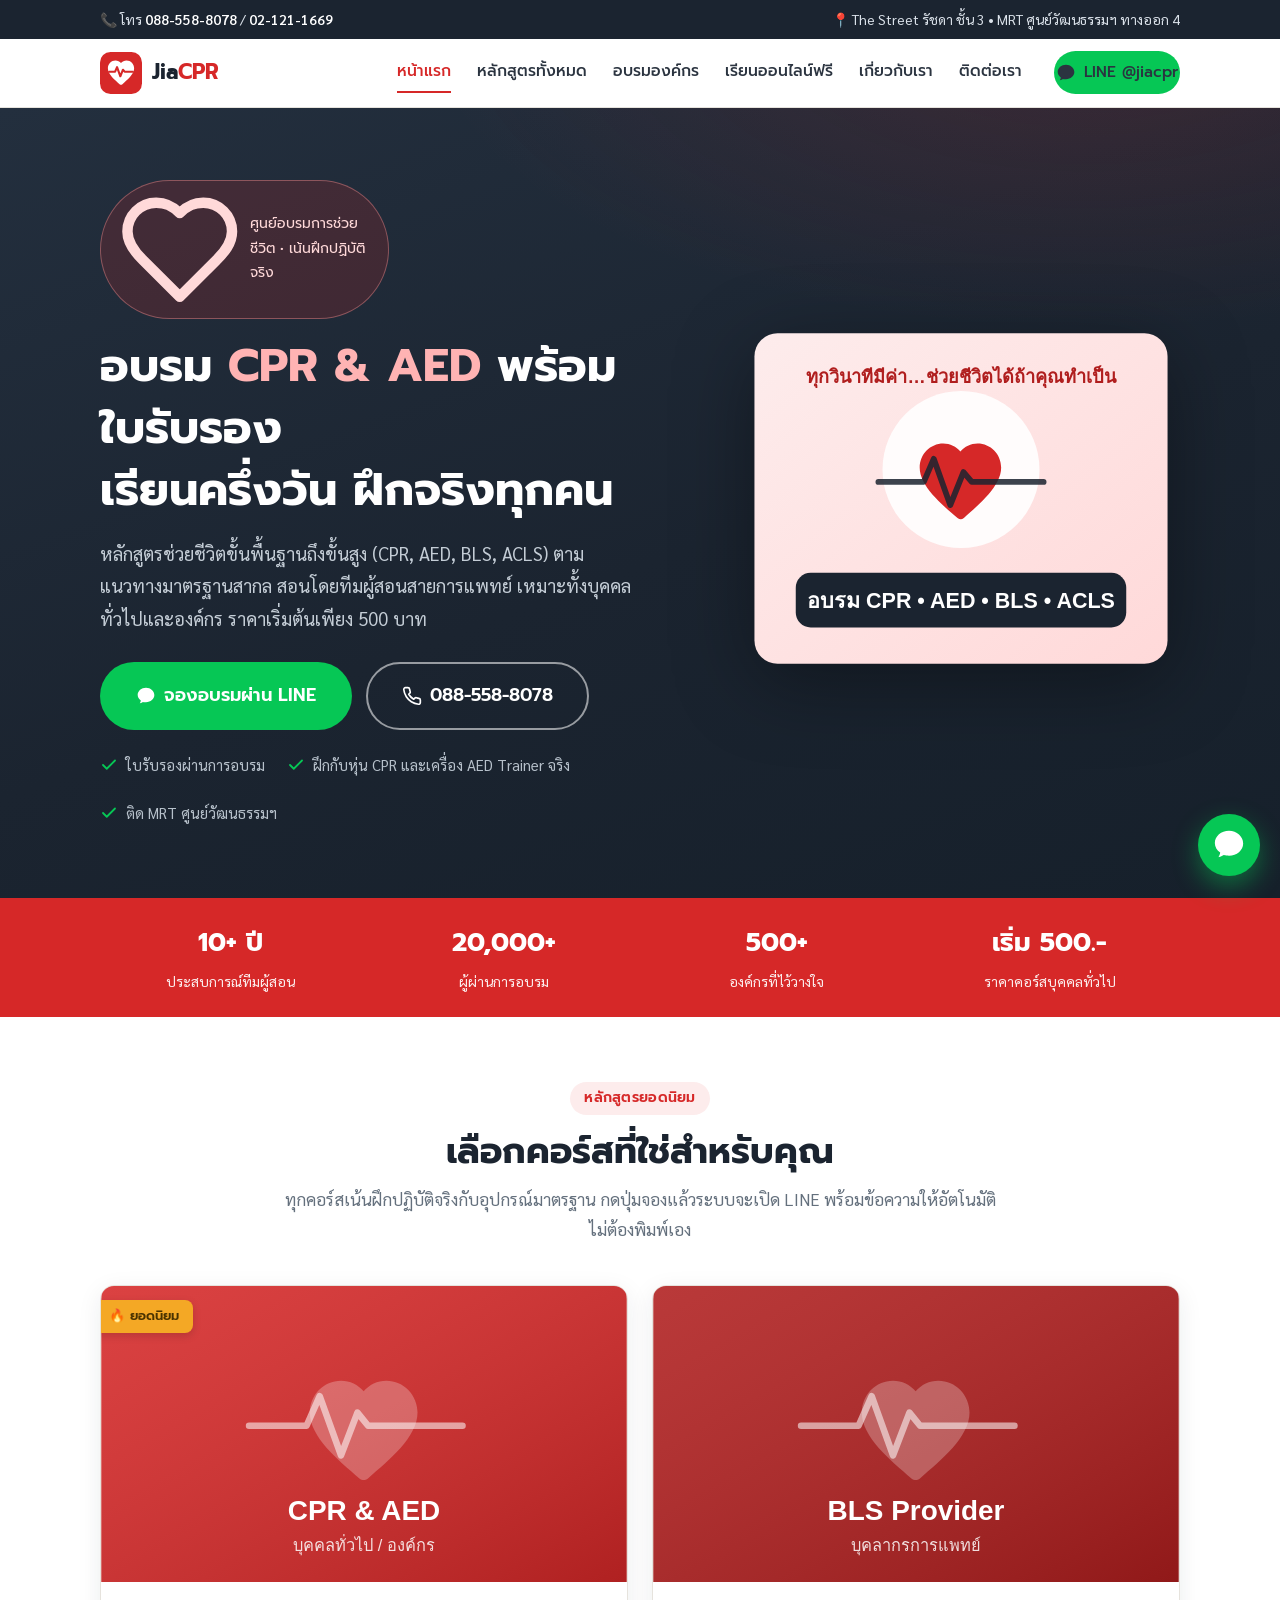
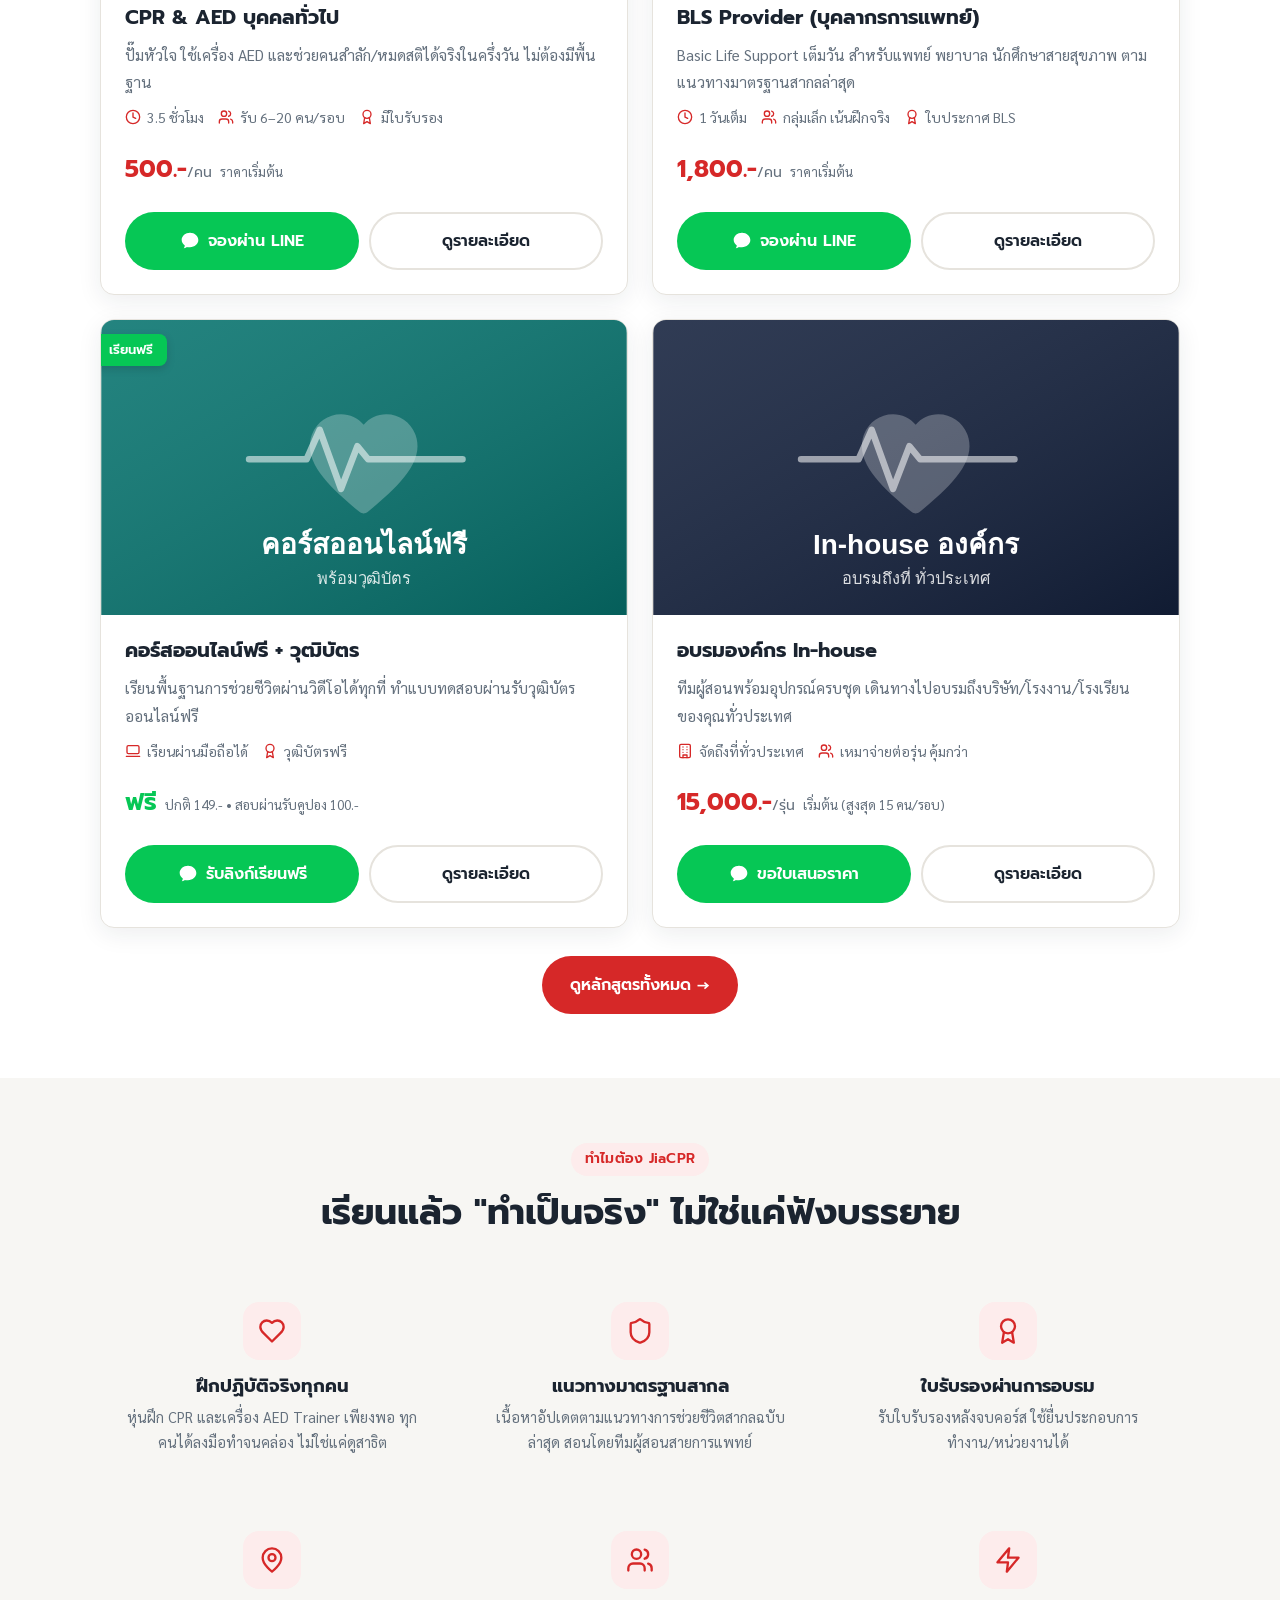
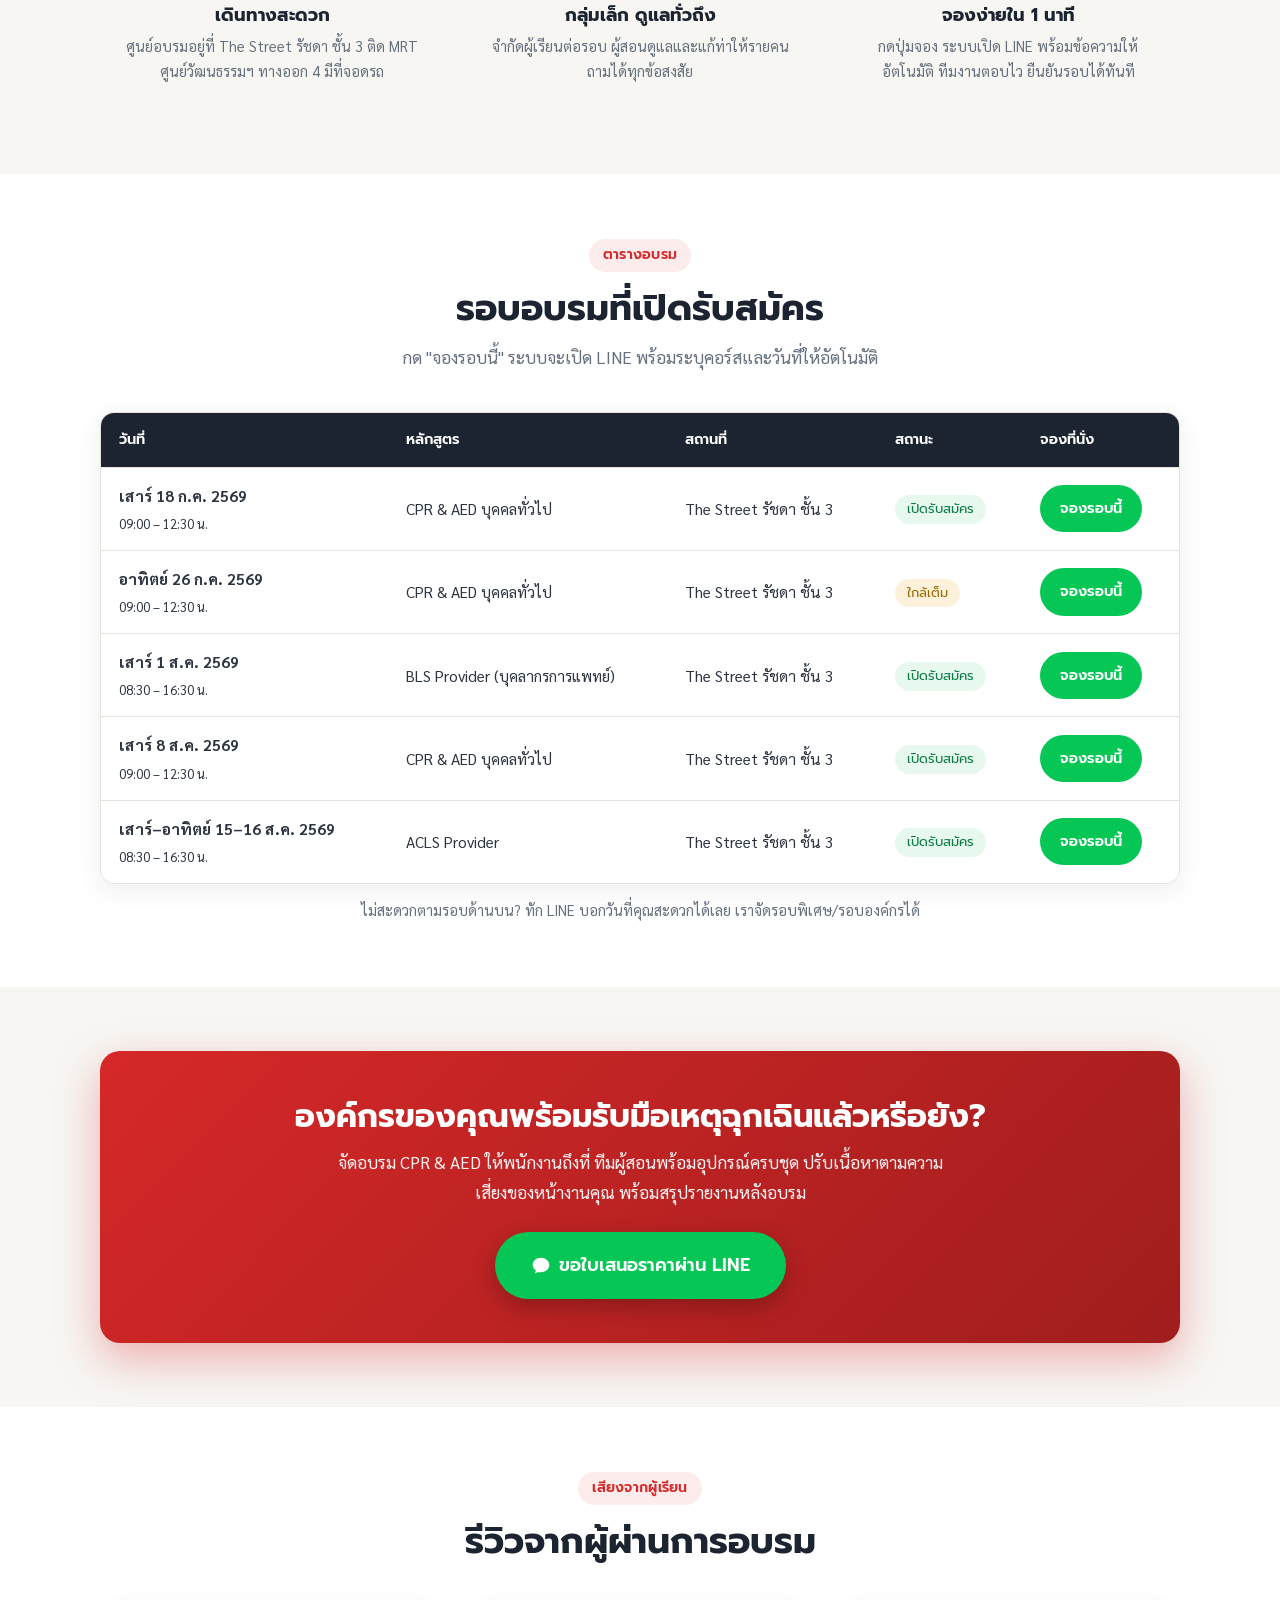
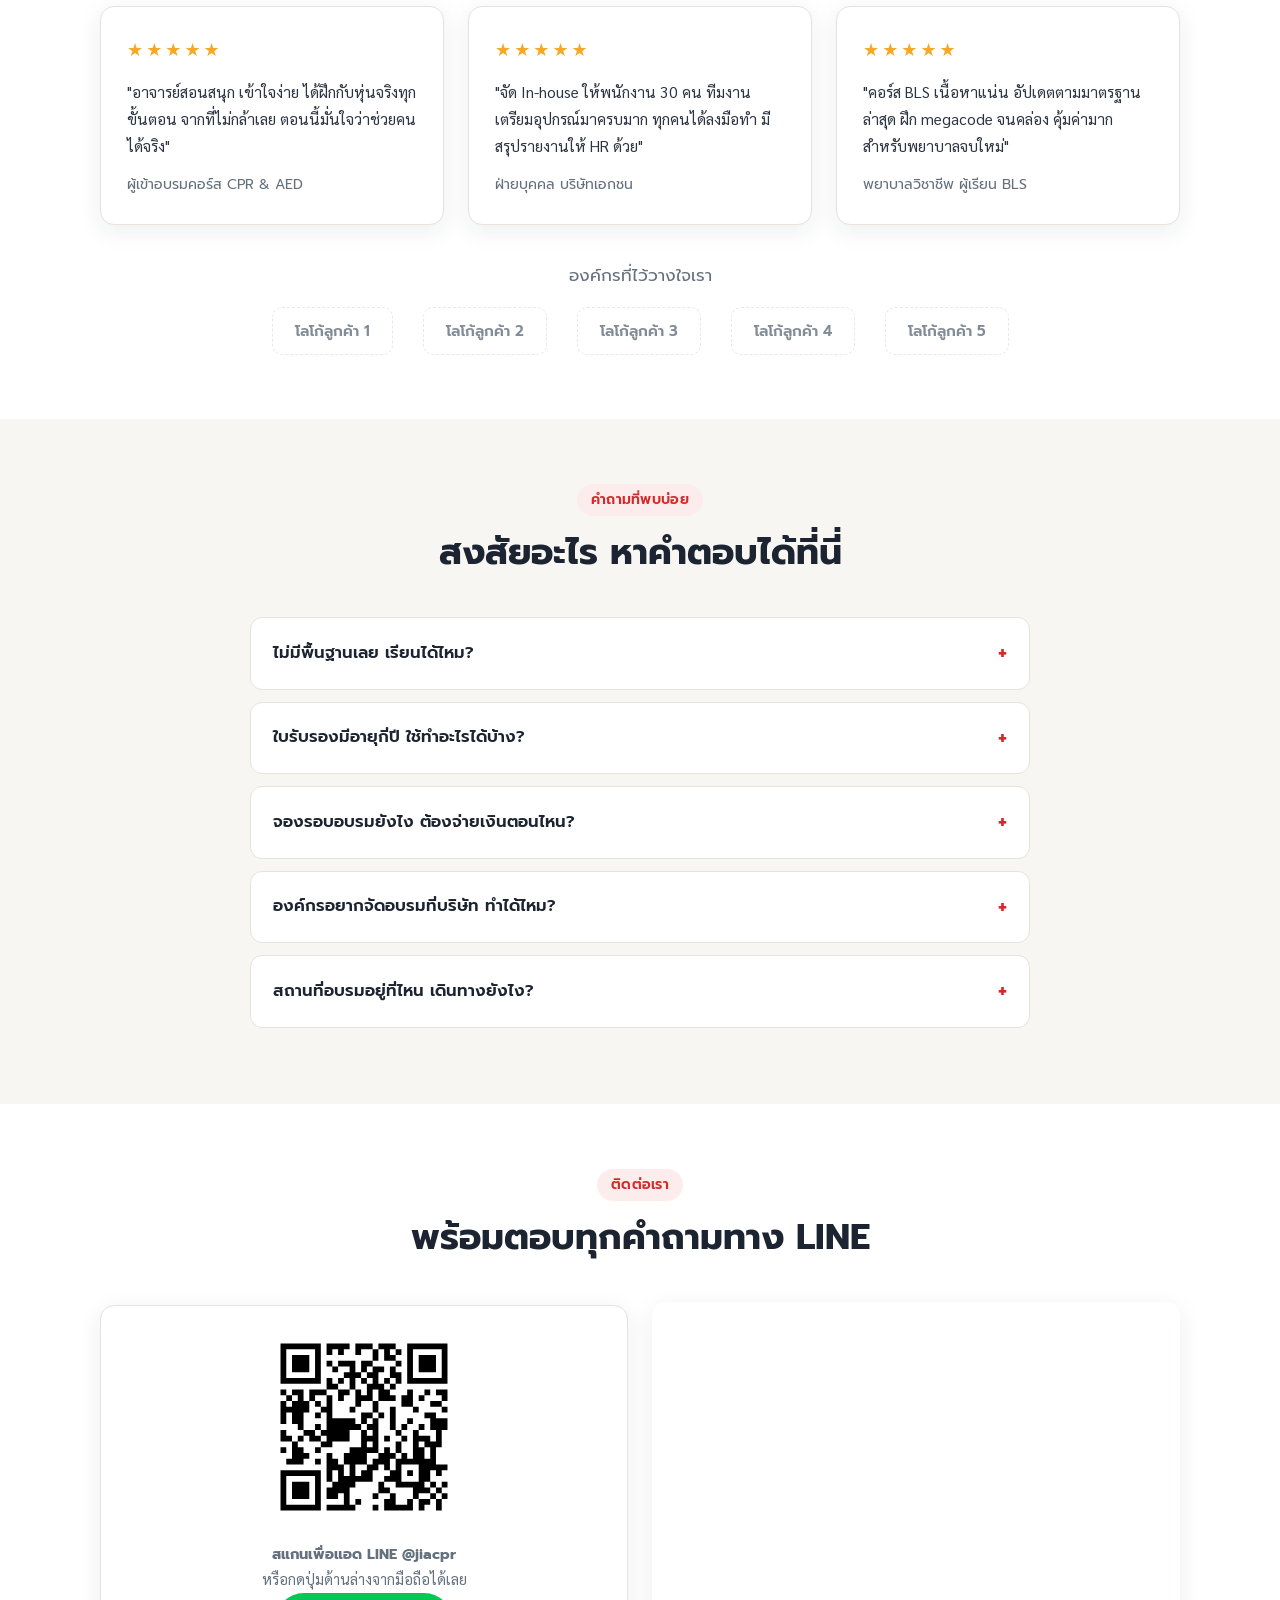
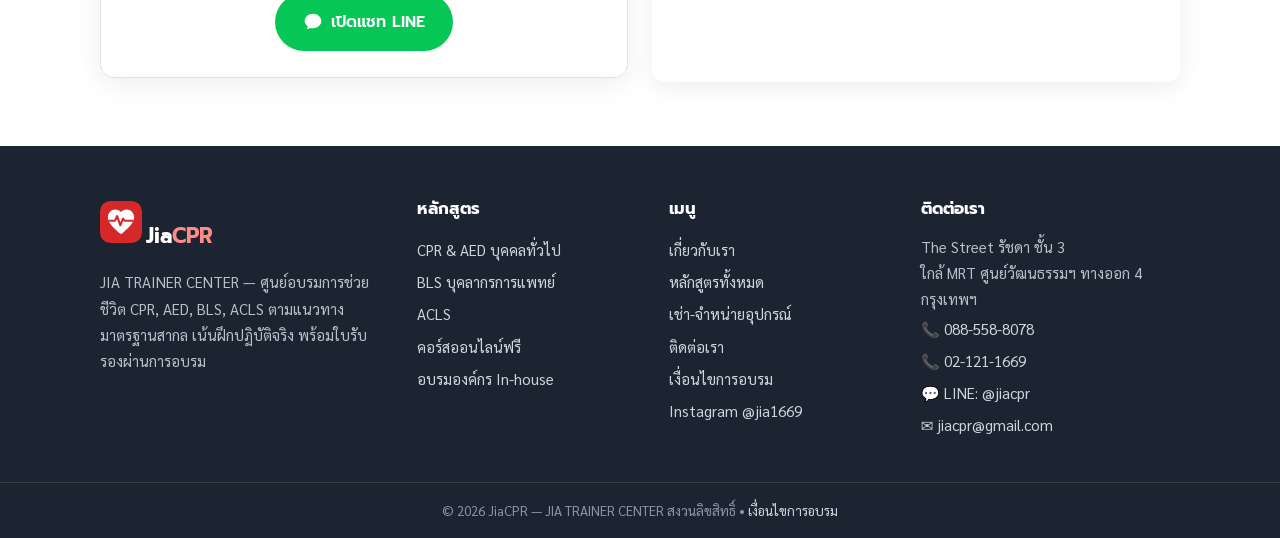
==== commit b6a15ee0: "Add rental/sales equipment page with real prices from old site New rental.html: AED Y8 GPS (rent fro" ====
--- a/index.html
+++ b/index.html
@@ -5,14 +5,14 @@
 <meta name="viewport" content="width=device-width, initial-scale=1.0">
 <title>อบรม CPR & AED พร้อมใบรับรอง เริ่ม 500 บาท | JiaCPR — JIA TRAINER CENTER</title>
 <meta name="description" content="อบรม CPR, AED, BLS, ACLS ตามแนวทางมาตรฐานสากล เน้นฝึกปฏิบัติจริงทุกคน พร้อมใบรับรอง ราคาเริ่ม 500 บาท ติด MRT ศูนย์วัฒนธรรมฯ จองผ่าน LINE @jiacpr ได้เลย">
-<link rel="canonical" href="https://jiacpr-arch.github.io/jiacpr/">
+<link rel="canonical" href="https://jiacpr.vercel.app/">
 <meta name="theme-color" content="#d62828">
 <meta property="og:type" content="website">
 <meta property="og:site_name" content="JiaCPR — JIA TRAINER CENTER">
 <meta property="og:title" content="อบรม CPR & AED พร้อมใบรับรอง เริ่ม 500 บาท | JiaCPR — JIA TRAINER CENTER">
 <meta property="og:description" content="อบรม CPR, AED, BLS, ACLS ตามแนวทางมาตรฐานสากล เน้นฝึกปฏิบัติจริงทุกคน พร้อมใบรับรอง ราคาเริ่ม 500 บาท ติด MRT ศูนย์วัฒนธรรมฯ จองผ่าน LINE @jiacpr ได้เลย">
-<meta property="og:url" content="https://jiacpr-arch.github.io/jiacpr/">
-<meta property="og:image" content="https://jiacpr-arch.github.io/jiacpr/assets/img/og-cover.png">
+<meta property="og:url" content="https://jiacpr.vercel.app/">
+<meta property="og:image" content="https://jiacpr.vercel.app/assets/img/og-cover.png">
 <meta property="og:locale" content="th_TH">
 <meta name="twitter:card" content="summary_large_image">
 <link rel="icon" type="image/svg+xml" href="assets/img/logo.svg">
@@ -26,7 +26,7 @@
   "@type": "LocalBusiness",
   "name": "JiaCPR — JIA TRAINER CENTER",
   "description": "ศูนย์อบรม CPR AED BLS ACLS ตามแนวทางมาตรฐานสากล พร้อมใบรับรอง เน้นฝึกปฏิบัติจริง",
-  "url": "https://jiacpr-arch.github.io/jiacpr/",
+  "url": "https://jiacpr.vercel.app/",
   "telephone": "+66885588078",
   "email": "jiacpr@gmail.com",
   "address": {
@@ -291,6 +291,7 @@
       <h4>เมนู</h4>
       <a href="about.html">เกี่ยวกับเรา</a>
       <a href="course.html">หลักสูตรทั้งหมด</a>
+      <a href="rental.html">เช่า-จำหน่ายอุปกรณ์</a>
       <a href="contact.html">ติดต่อเรา</a>
       <a href="terms.html">เงื่อนไขการอบรม</a>
       <a href="https://www.instagram.com/jia1669/" target="_blank" rel="noopener">Instagram @jia1669</a>
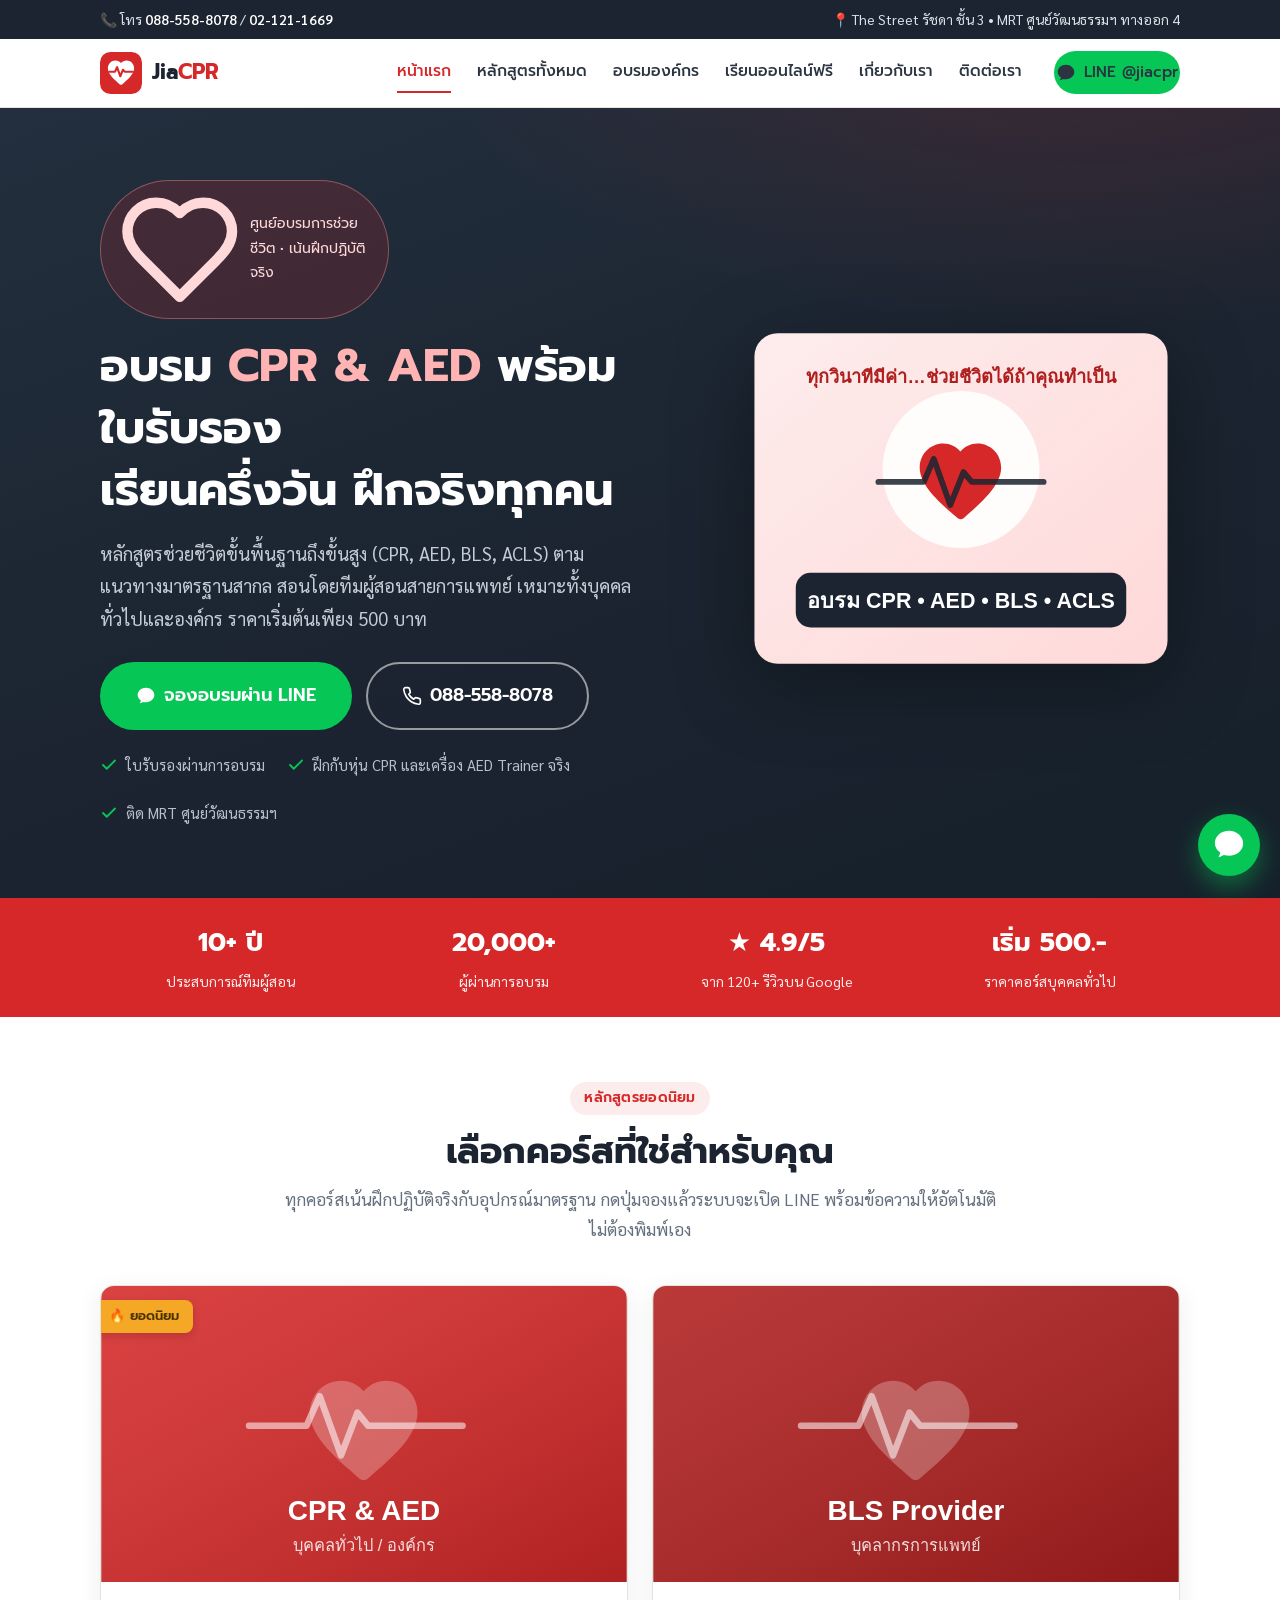
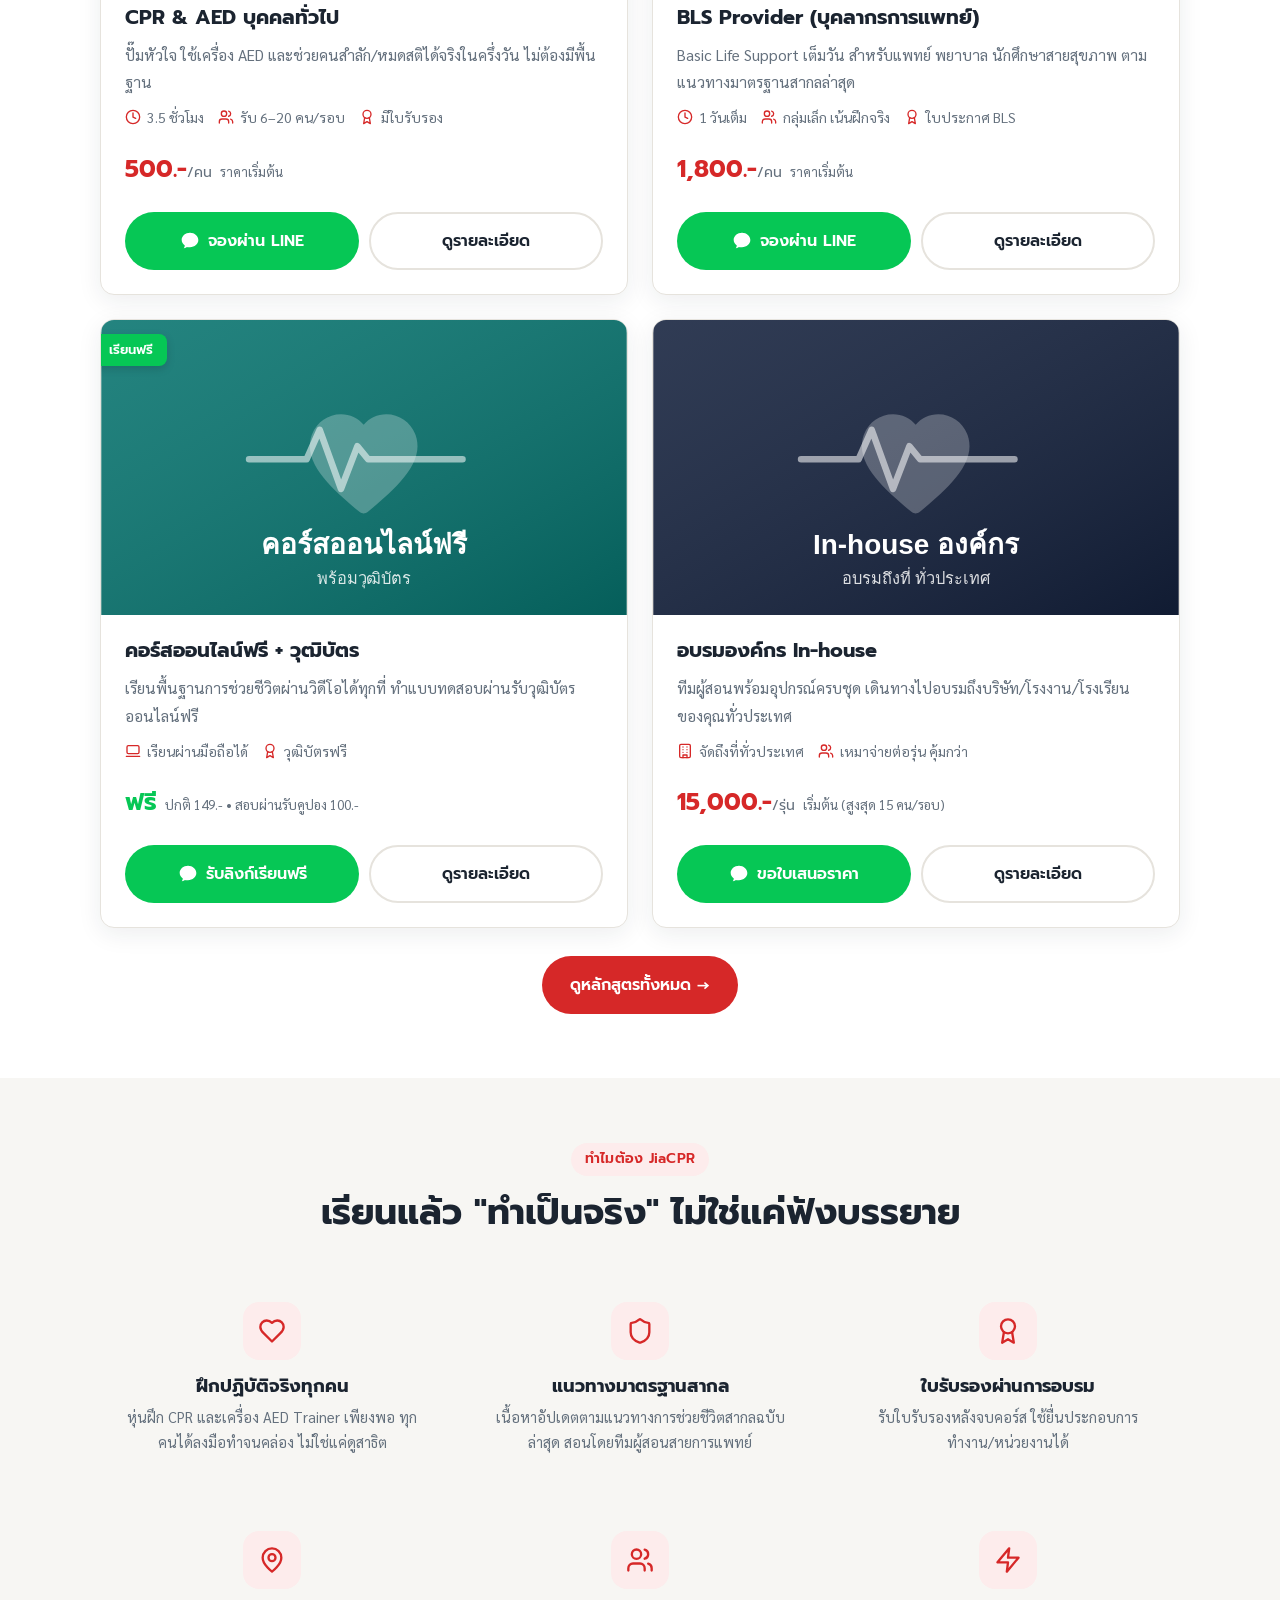
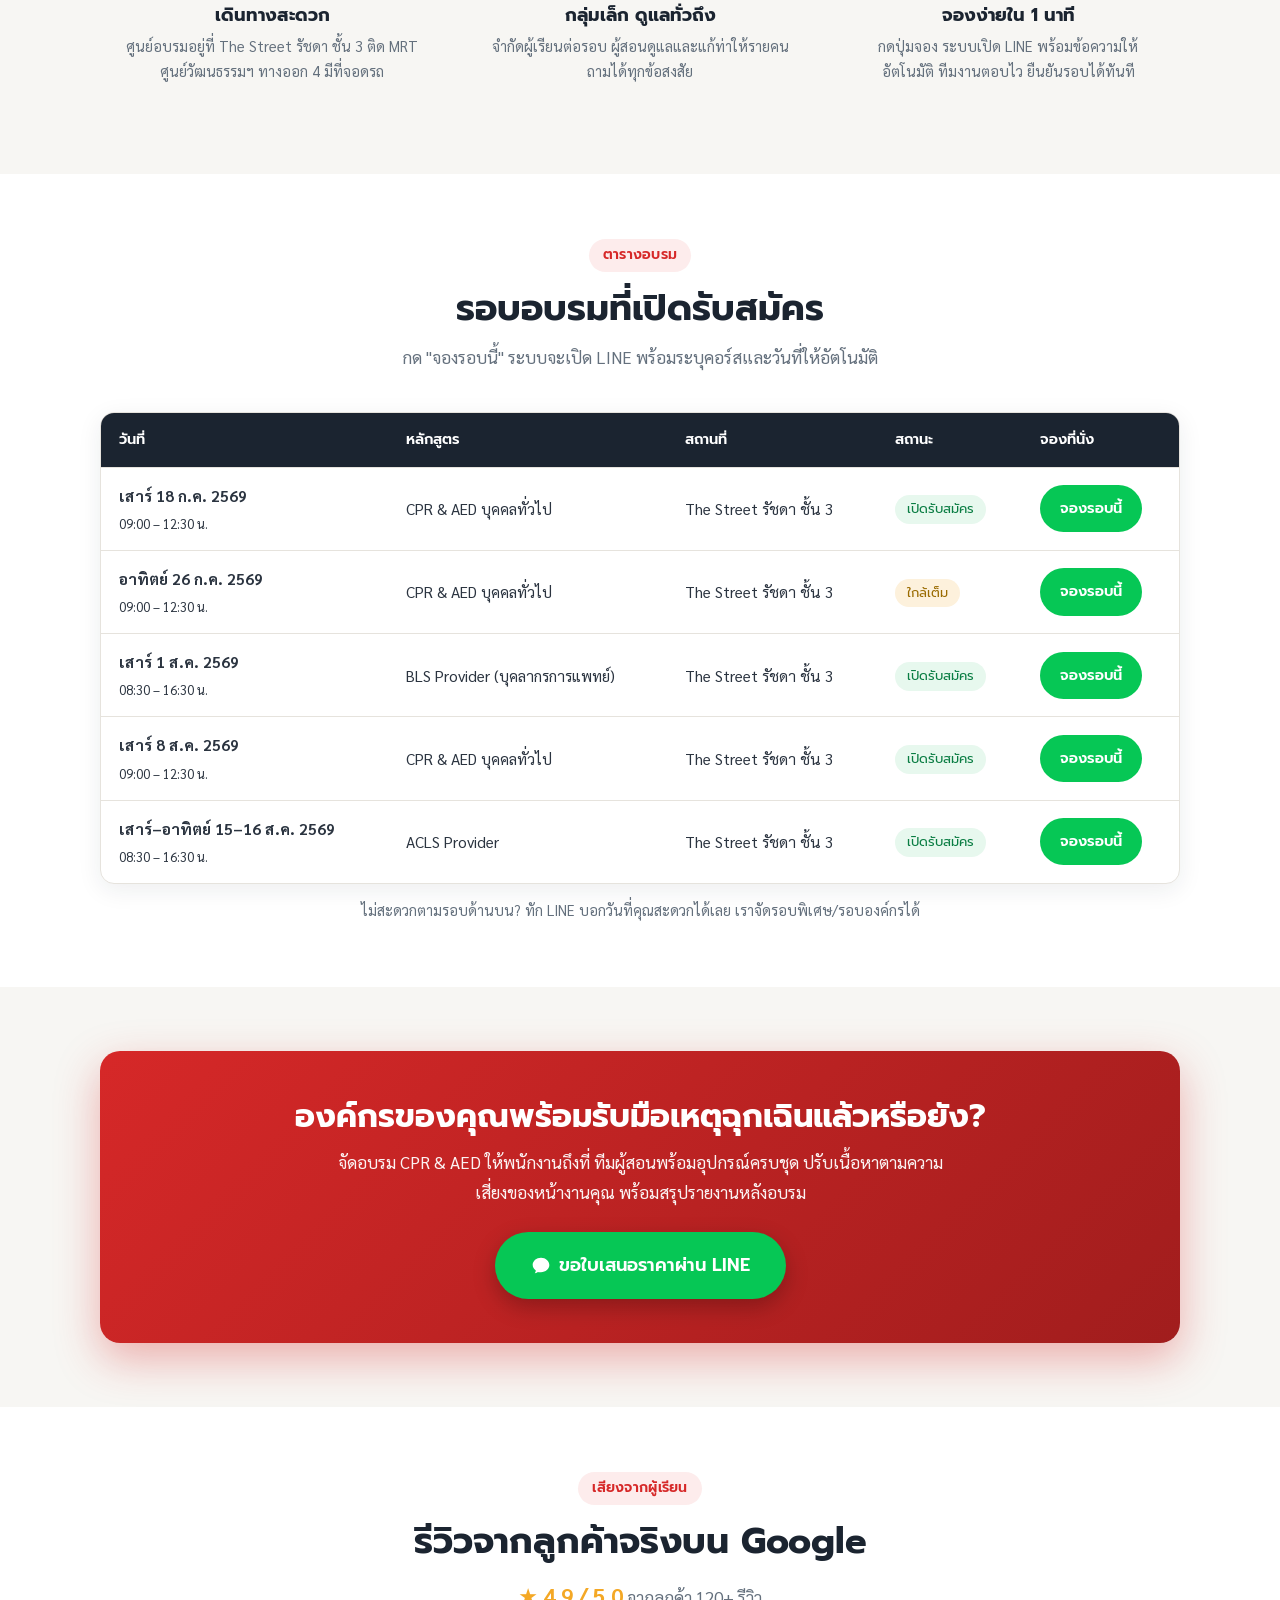
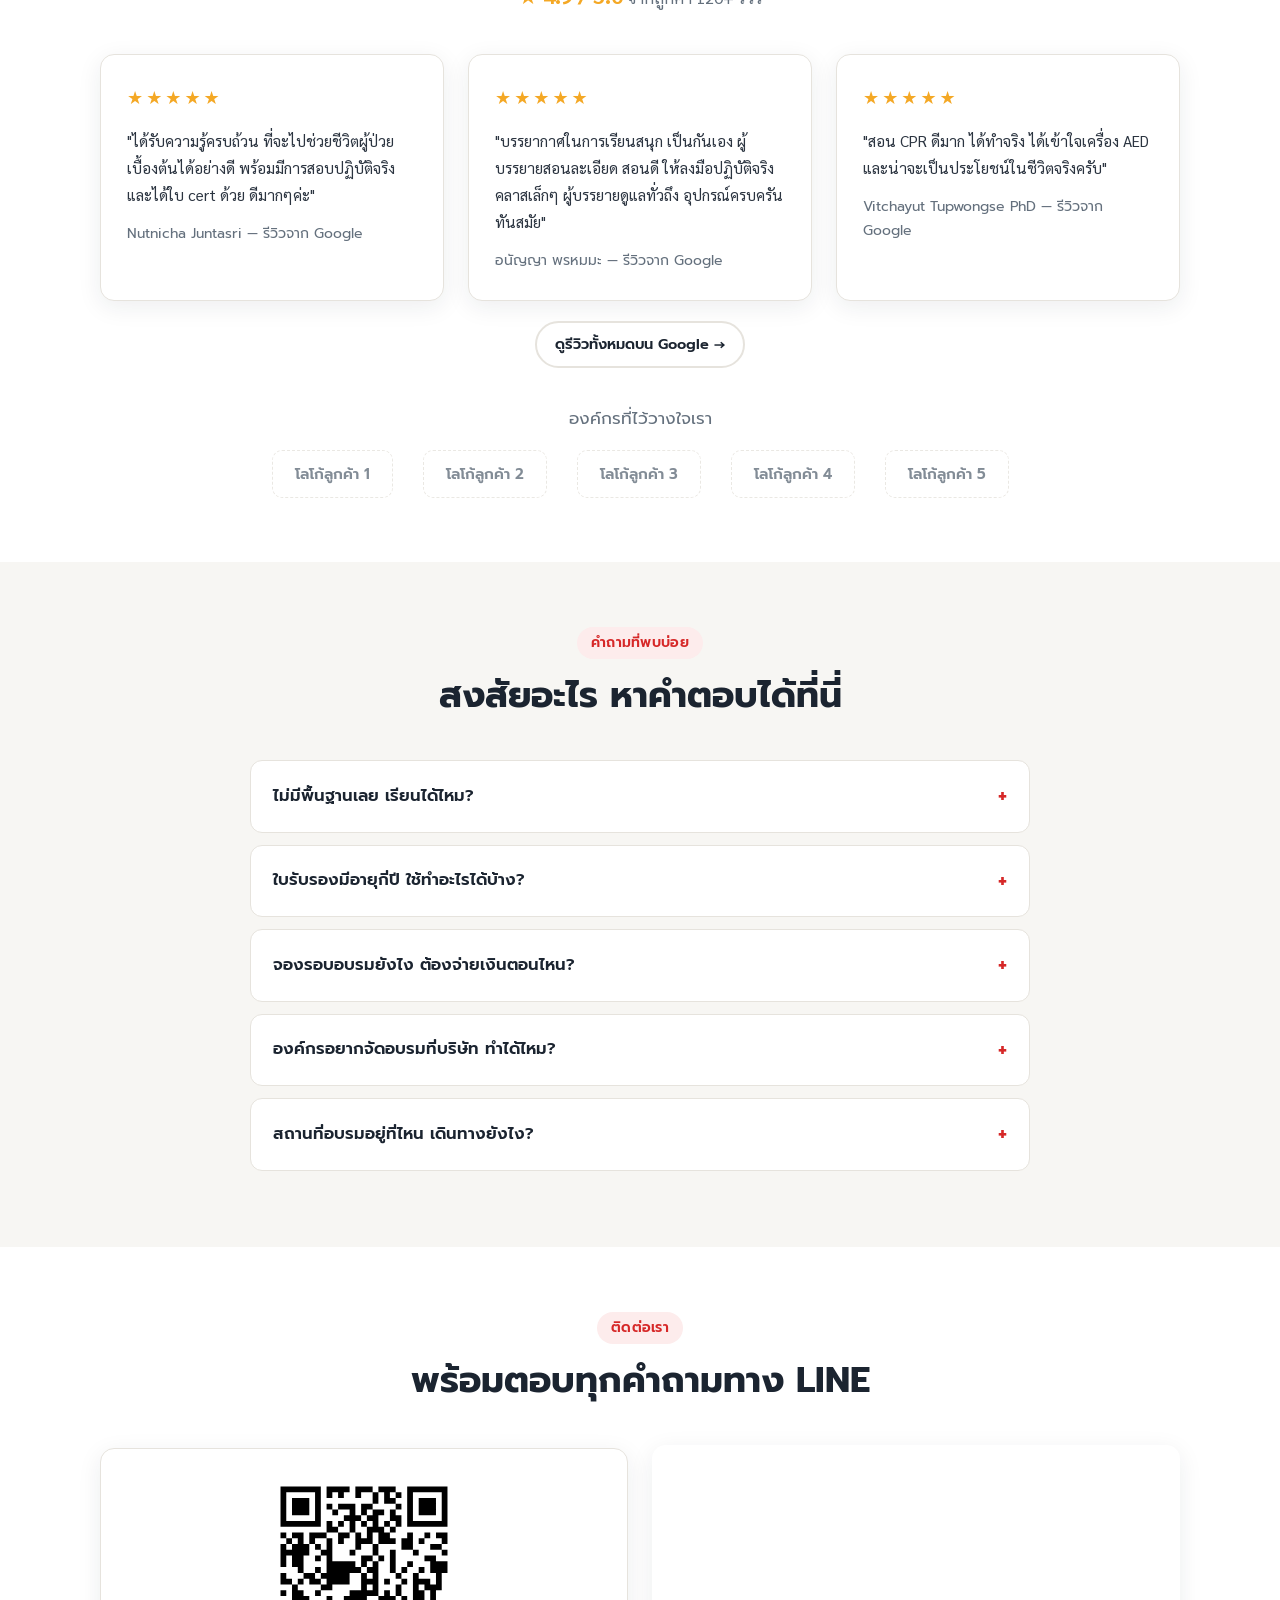
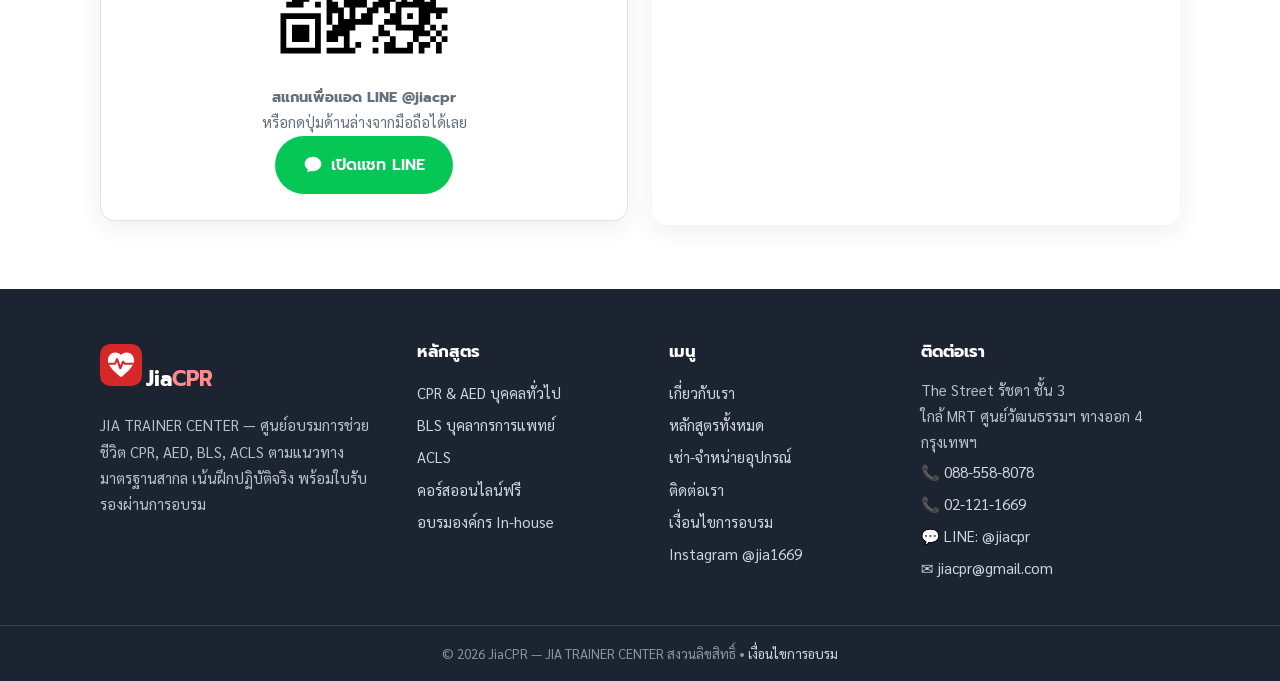
==== commit 115e1f1b: "Rebuild rental page with owner-provided pricing; add real Google reviews Rental page now covers the " ====
--- a/index.html
+++ b/index.html
@@ -93,7 +93,7 @@
   <div class="container">
     <div><span class="num">10+ ปี</span><span class="lbl">ประสบการณ์ทีมผู้สอน</span></div>
     <div><span class="num">20,000+</span><span class="lbl">ผู้ผ่านการอบรม</span></div>
-    <div><span class="num">500+</span><span class="lbl">องค์กรที่ไว้วางใจ</span></div>
+    <div><span class="num">★ 4.9/5</span><span class="lbl">จาก 120+ รีวิวบน Google</span></div>
     <div><span class="num">เริ่ม 500.-</span><span class="lbl">ราคาคอร์สบุคคลทั่วไป</span></div>
   </div>
 </section>
@@ -223,14 +223,15 @@
   <div class="container">
     <div class="section-head">
       <span class="eyebrow">เสียงจากผู้เรียน</span>
-      <h2>รีวิวจากผู้ผ่านการอบรม</h2>
-    </div>
-    <!-- TODO: แทนที่ด้วยรีวิวจริงจากลูกค้า -->
+      <h2>รีวิวจากลูกค้าจริงบน Google</h2>
+      <p><strong style="color:var(--amber);font-size:22px">★ 4.9 / 5.0</strong> จากลูกค้า 120+ รีวิว</p>
+    </div>
     <div class="grid cols-3">
-      <div class="quote"><div class="stars">★★★★★</div><p>"อาจารย์สอนสนุก เข้าใจง่าย ได้ฝึกกับหุ่นจริงทุกขั้นตอน จากที่ไม่กล้าเลย ตอนนี้มั่นใจว่าช่วยคนได้จริง"</p><div class="who">ผู้เข้าอบรมคอร์ส CPR &amp; AED</div></div>
-      <div class="quote"><div class="stars">★★★★★</div><p>"จัด In-house ให้พนักงาน 30 คน ทีมงานเตรียมอุปกรณ์มาครบมาก ทุกคนได้ลงมือทำ มีสรุปรายงานให้ HR ด้วย"</p><div class="who">ฝ่ายบุคคล บริษัทเอกชน</div></div>
-      <div class="quote"><div class="stars">★★★★★</div><p>"คอร์ส BLS เนื้อหาแน่น อัปเดตตามมาตรฐานล่าสุด ฝึก megacode จนคล่อง คุ้มค่ามากสำหรับพยาบาลจบใหม่"</p><div class="who">พยาบาลวิชาชีพ ผู้เรียน BLS</div></div>
-    </div>
+      <div class="quote"><div class="stars">★★★★★</div><p>"ได้รับความรู้ครบถ้วน ที่จะไปช่วยชีวิตผู้ป่วยเบื้องต้นได้อย่างดี พร้อมมีการสอบปฏิบัติจริง และได้ใบ cert ด้วย ดีมากๆค่ะ"</p><div class="who">Nutnicha Juntasri — รีวิวจาก Google</div></div>
+      <div class="quote"><div class="stars">★★★★★</div><p>"บรรยากาศในการเรียนสนุก เป็นกันเอง ผู้บรรยายสอนละเอียด สอนดี ให้ลงมือปฏิบัติจริง คลาสเล็กๆ ผู้บรรยายดูแลทั่วถึง อุปกรณ์ครบครันทันสมัย"</p><div class="who">อนัญญา พรหมมะ — รีวิวจาก Google</div></div>
+      <div class="quote"><div class="stars">★★★★★</div><p>"สอน CPR ดีมาก ได้ทำจริง ได้เข้าใจเครื่อง AED และน่าจะเป็นประโยชน์ในชีวิตจริงครับ"</p><div class="who">Vitchayut Tupwongse PhD — รีวิวจาก Google</div></div>
+    </div>
+    <p style="text-align:center;margin-top:20px"><a class="btn btn-outline btn-sm" href="https://www.google.com/maps/search/?api=1&amp;query=JIA+TRAINER+CENTER+The+Street+Ratchada" target="_blank" rel="noopener">ดูรีวิวทั้งหมดบน Google →</a></p>
     <div style="margin-top:36px">
       <p style="text-align:center;color:var(--muted);font-family:var(--font-head);margin-bottom:16px">องค์กรที่ไว้วางใจเรา</p>
       <!-- TODO: แทนที่ด้วยโลโก้ลูกค้าองค์กรจริง -->
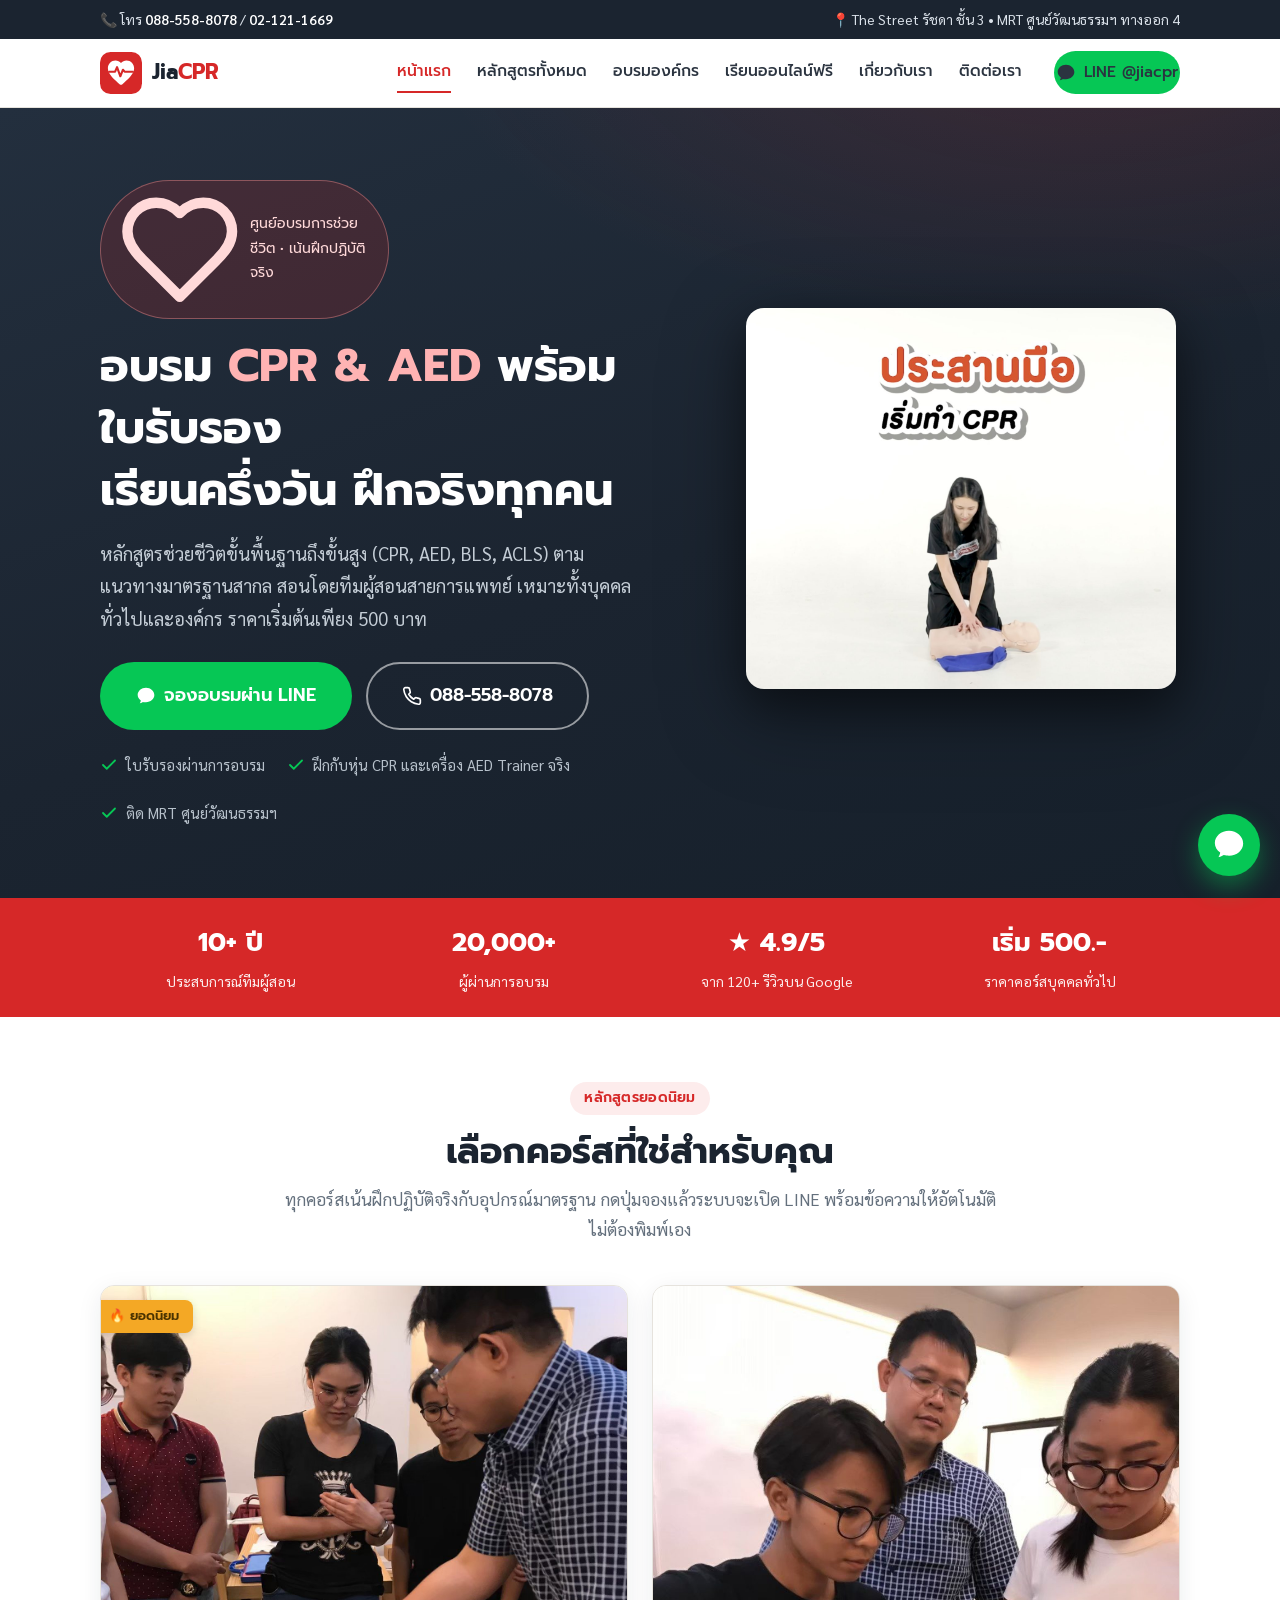
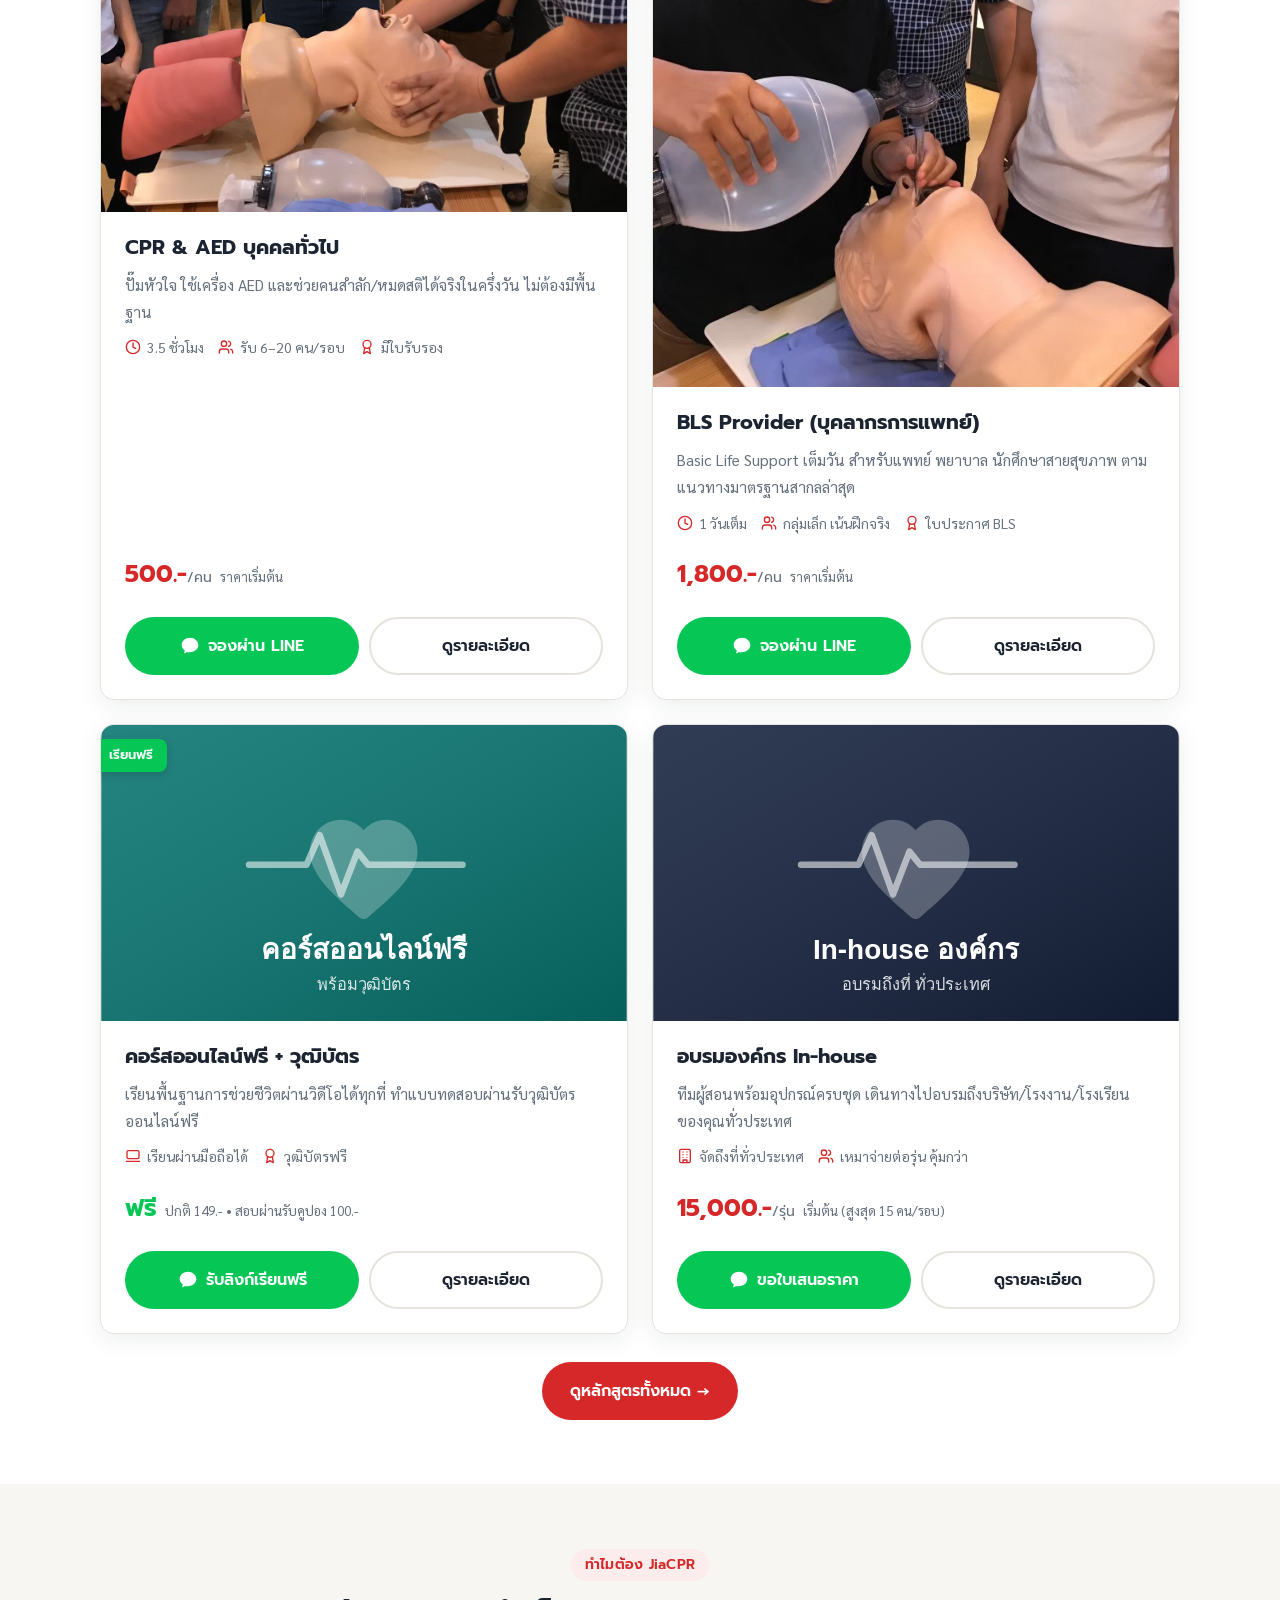
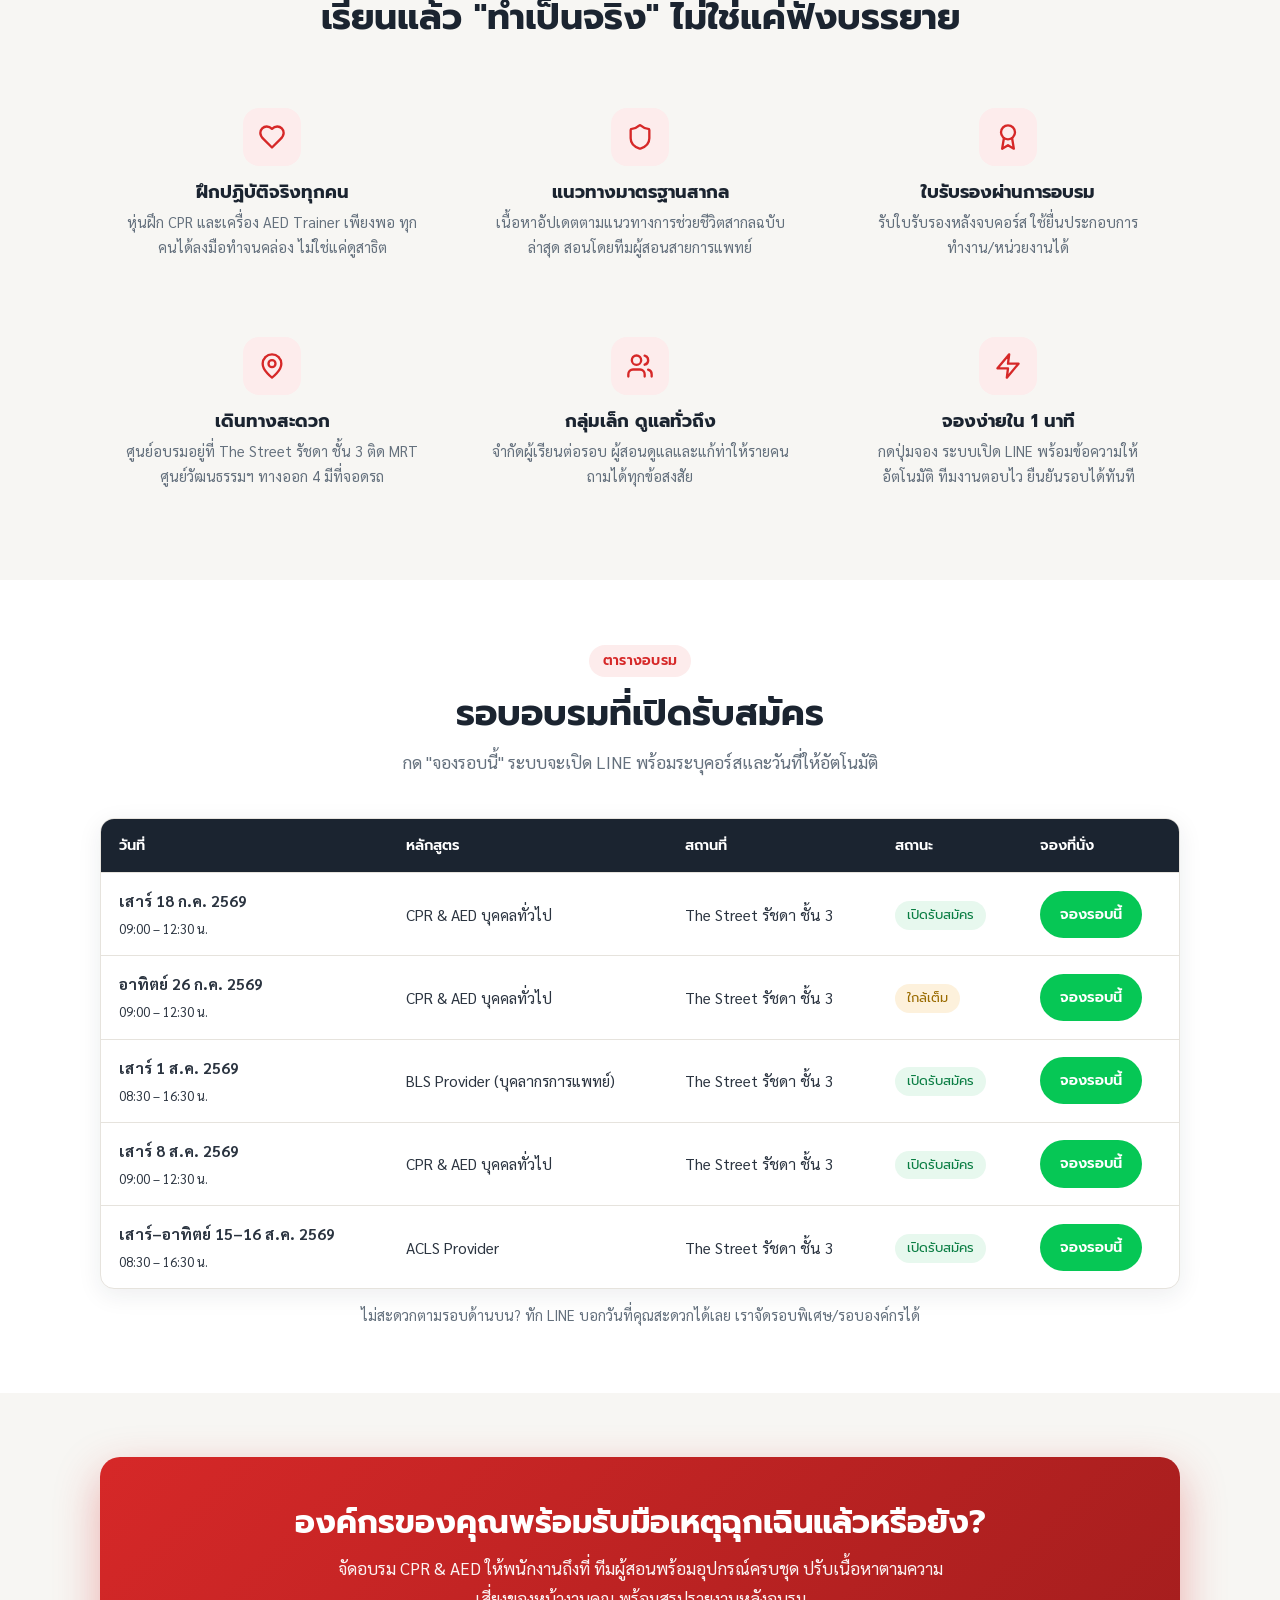
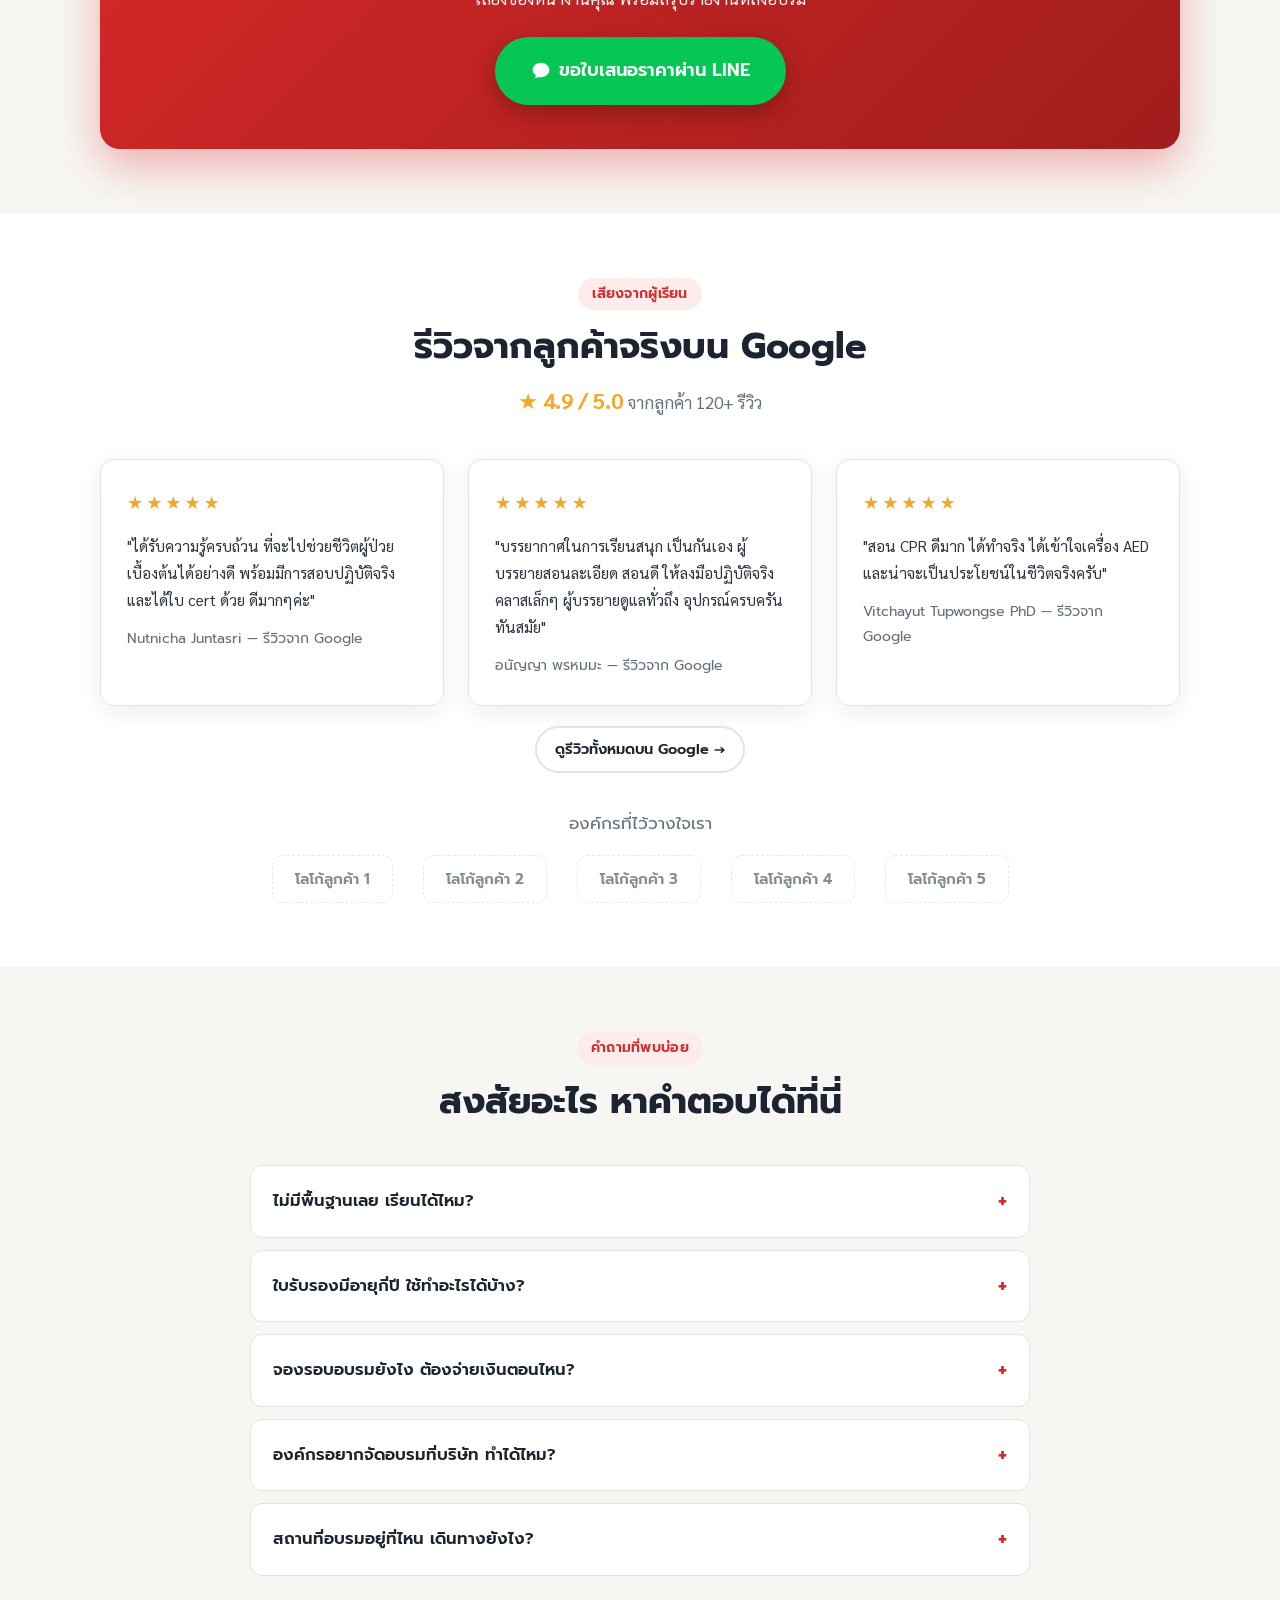
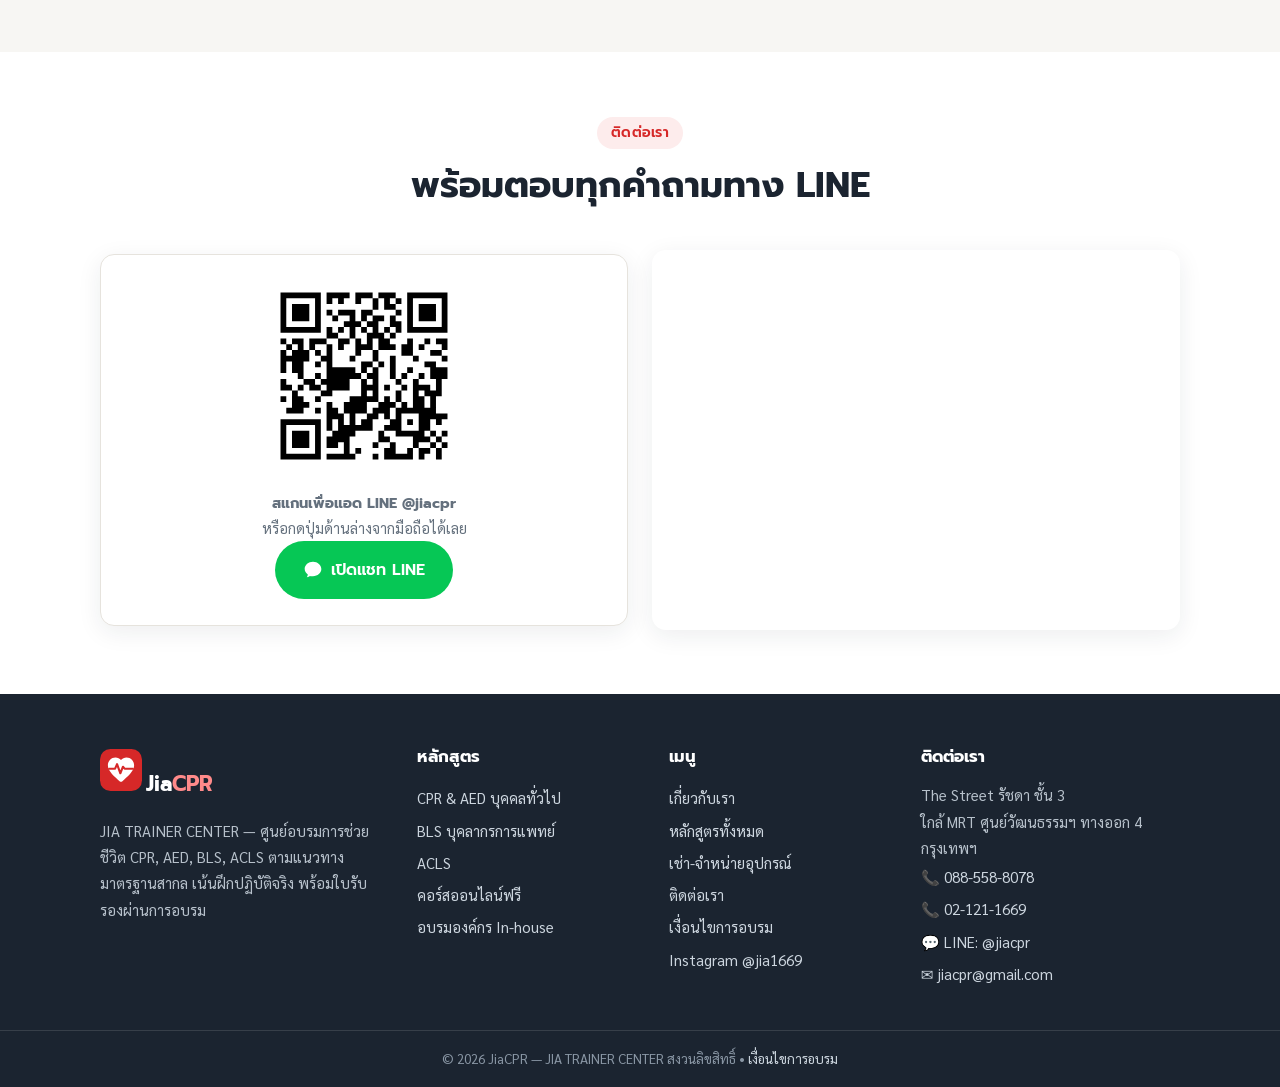
==== commit 15a288a3: "Add real training photos, replacing placeholder illustrations Processed 10 photos the owner uploaded" ====
--- a/index.html
+++ b/index.html
@@ -83,7 +83,7 @@
       </ul>
     </div>
     <div class="hero-art">
-      <img src="assets/img/hero-cpr.svg" alt="อบรม CPR AED BLS ACLS โดย JiaCPR" width="430" height="347">
+      <img src="assets/img/guide-cpr-hands.jpg" alt="อบรม CPR AED BLS ACLS โดย JiaCPR" width="430" height="381" style="border-radius:18px;box-shadow:0 18px 40px rgba(0,0,0,.35)">
     </div>
   </div>
 </section>
@@ -109,7 +109,7 @@
 
       <article class="card">
         <span class="ribbon">🔥 ยอดนิยม</span>
-        <a class="card-media" href="cpr-aed.html"><img src="assets/img/ph-cpr.svg" alt="คอร์ส CPR และ AED สำหรับบุคคลทั่วไป" loading="lazy"></a>
+        <a class="card-media" href="cpr-aed.html"><img src="assets/img/class-cpr-group.jpg" alt="คอร์ส CPR และ AED สำหรับบุคคลทั่วไป" loading="lazy"></a>
         <div class="card-body">
           <h3>CPR &amp; AED บุคคลทั่วไป</h3>
           <p>ปั๊มหัวใจ ใช้เครื่อง AED และช่วยคนสำลัก/หมดสติได้จริงในครึ่งวัน ไม่ต้องมีพื้นฐาน</p>
@@ -124,7 +124,7 @@
       </article>
 
       <article class="card">
-        <a class="card-media" href="bls.html"><img src="assets/img/ph-bls.svg" alt="คอร์ส BLS Provider สำหรับบุคลากรการแพทย์" loading="lazy"></a>
+        <a class="card-media" href="bls.html"><img src="assets/img/class-bvm-group.jpg" alt="คอร์ส BLS Provider สำหรับบุคลากรการแพทย์" loading="lazy"></a>
         <div class="card-body">
           <h3>BLS Provider (บุคลากรการแพทย์)</h3>
           <p>Basic Life Support เต็มวัน สำหรับแพทย์ พยาบาล นักศึกษาสายสุขภาพ ตามแนวทางมาตรฐานสากลล่าสุด</p>
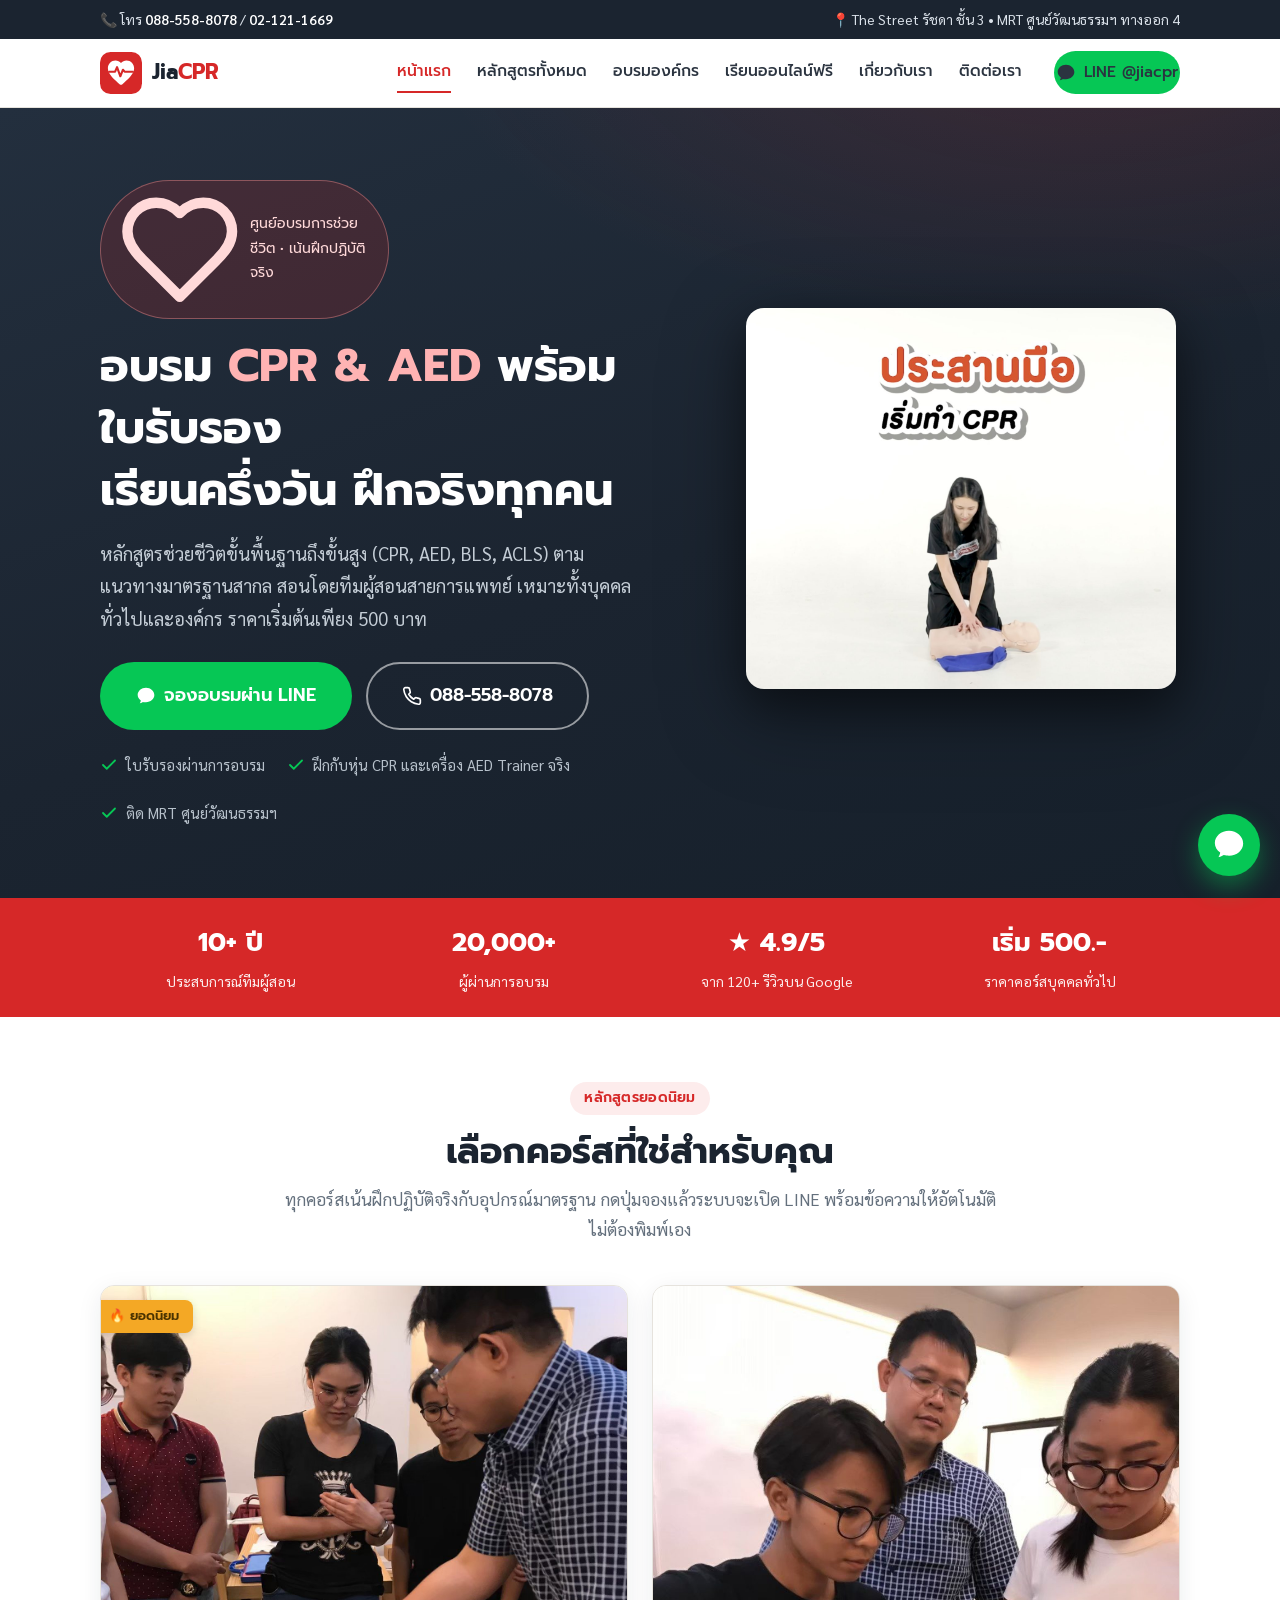
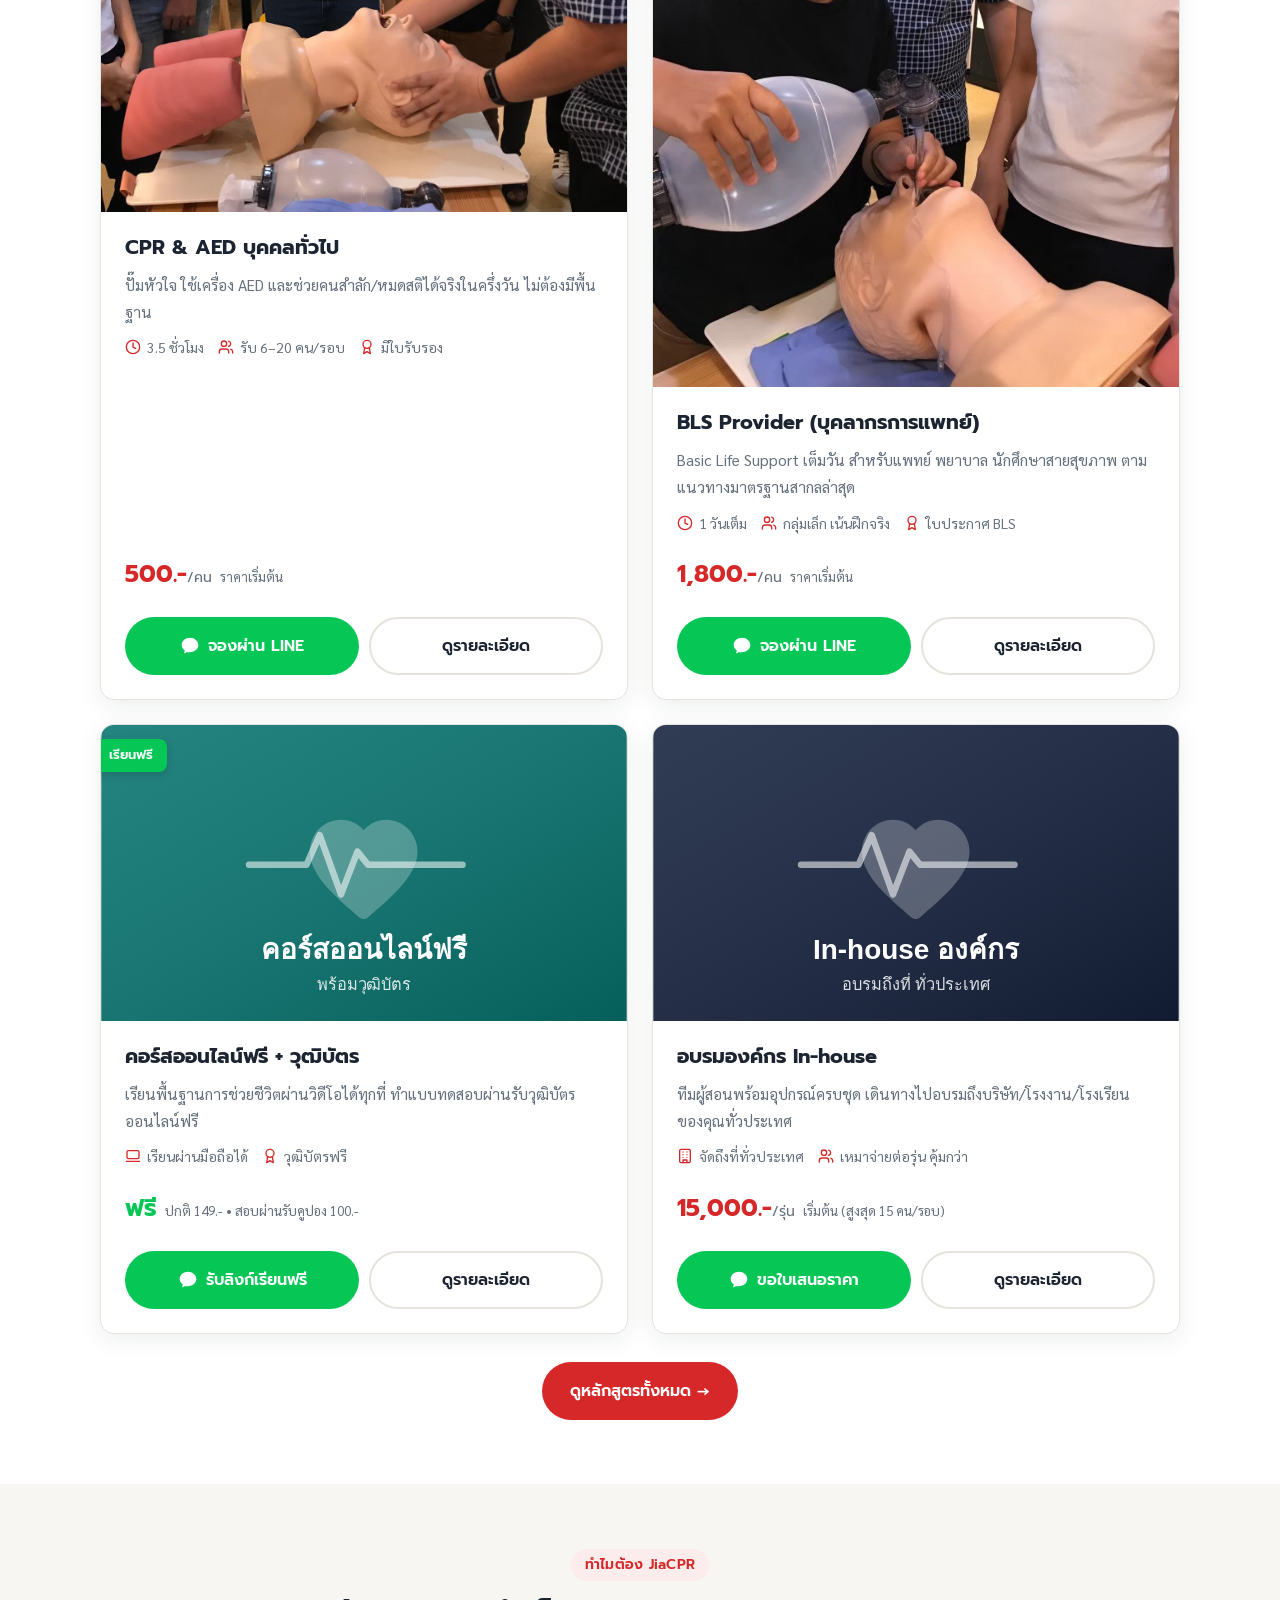
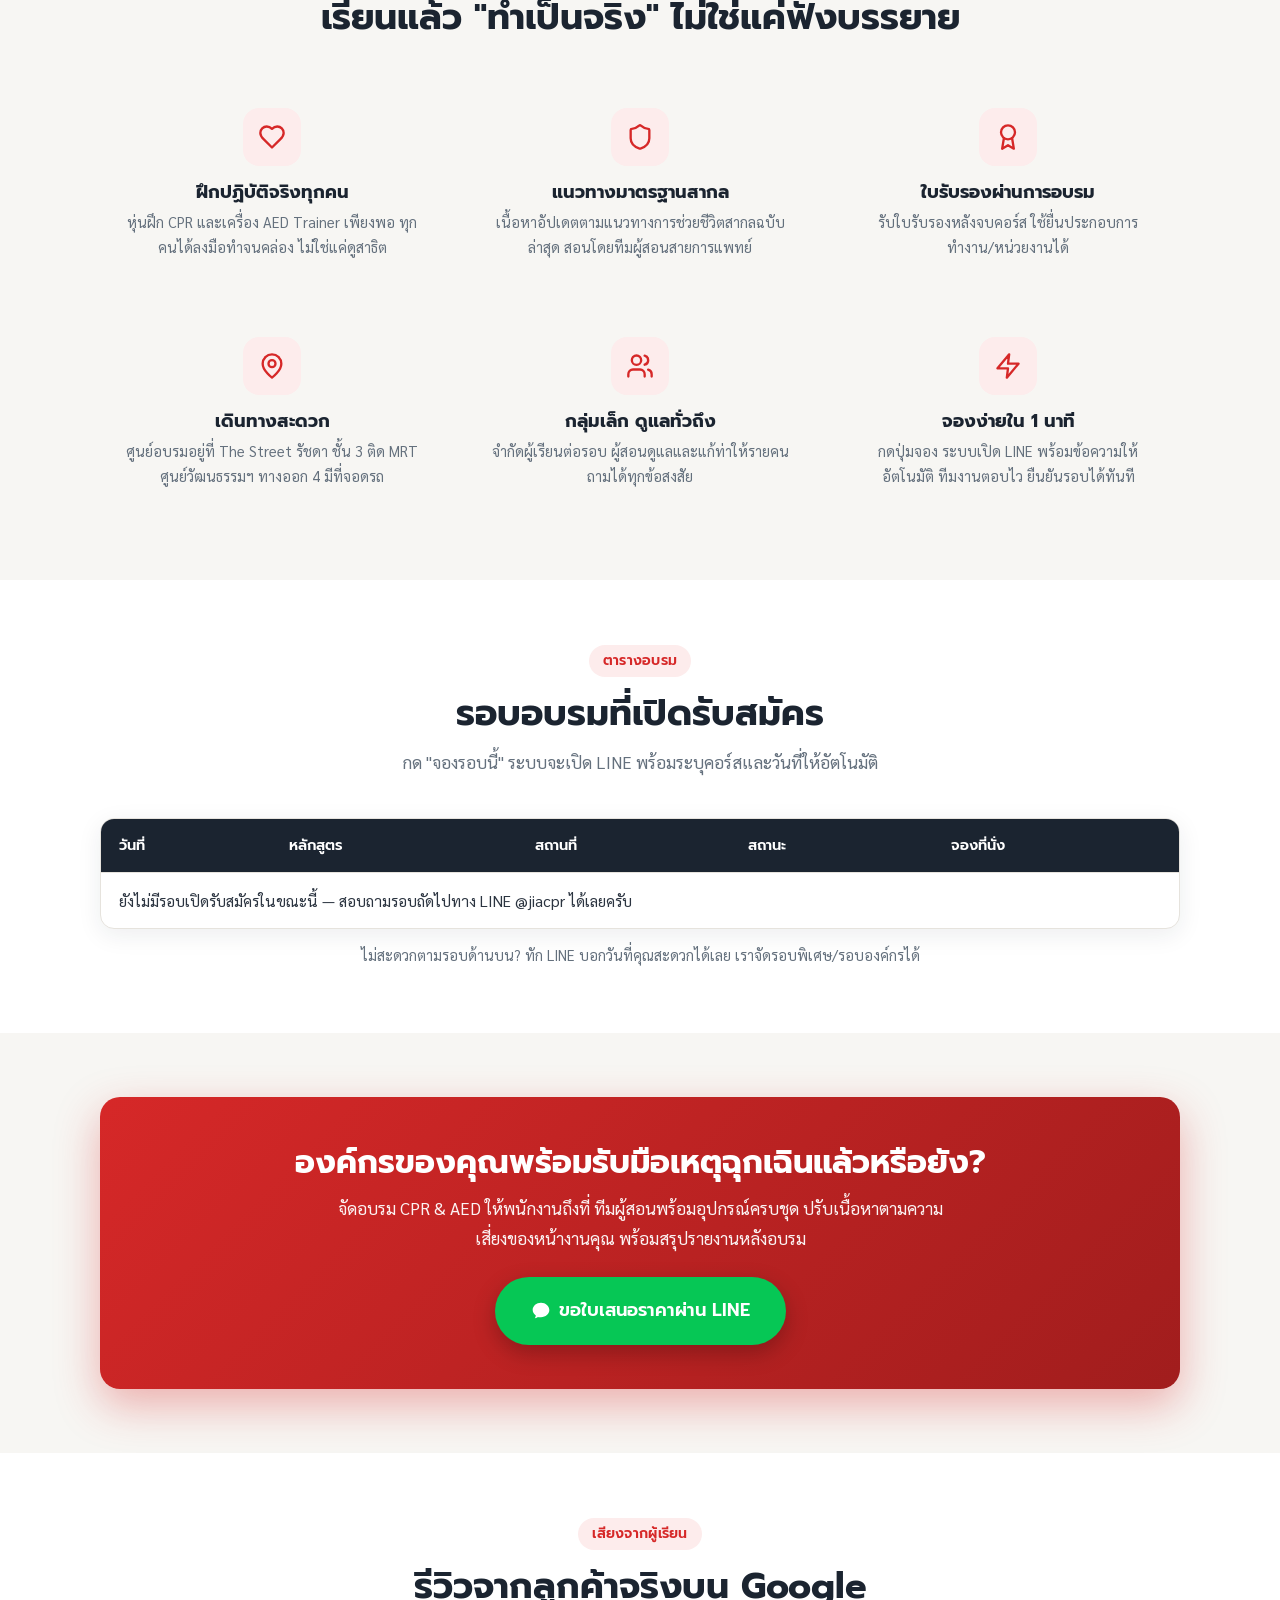
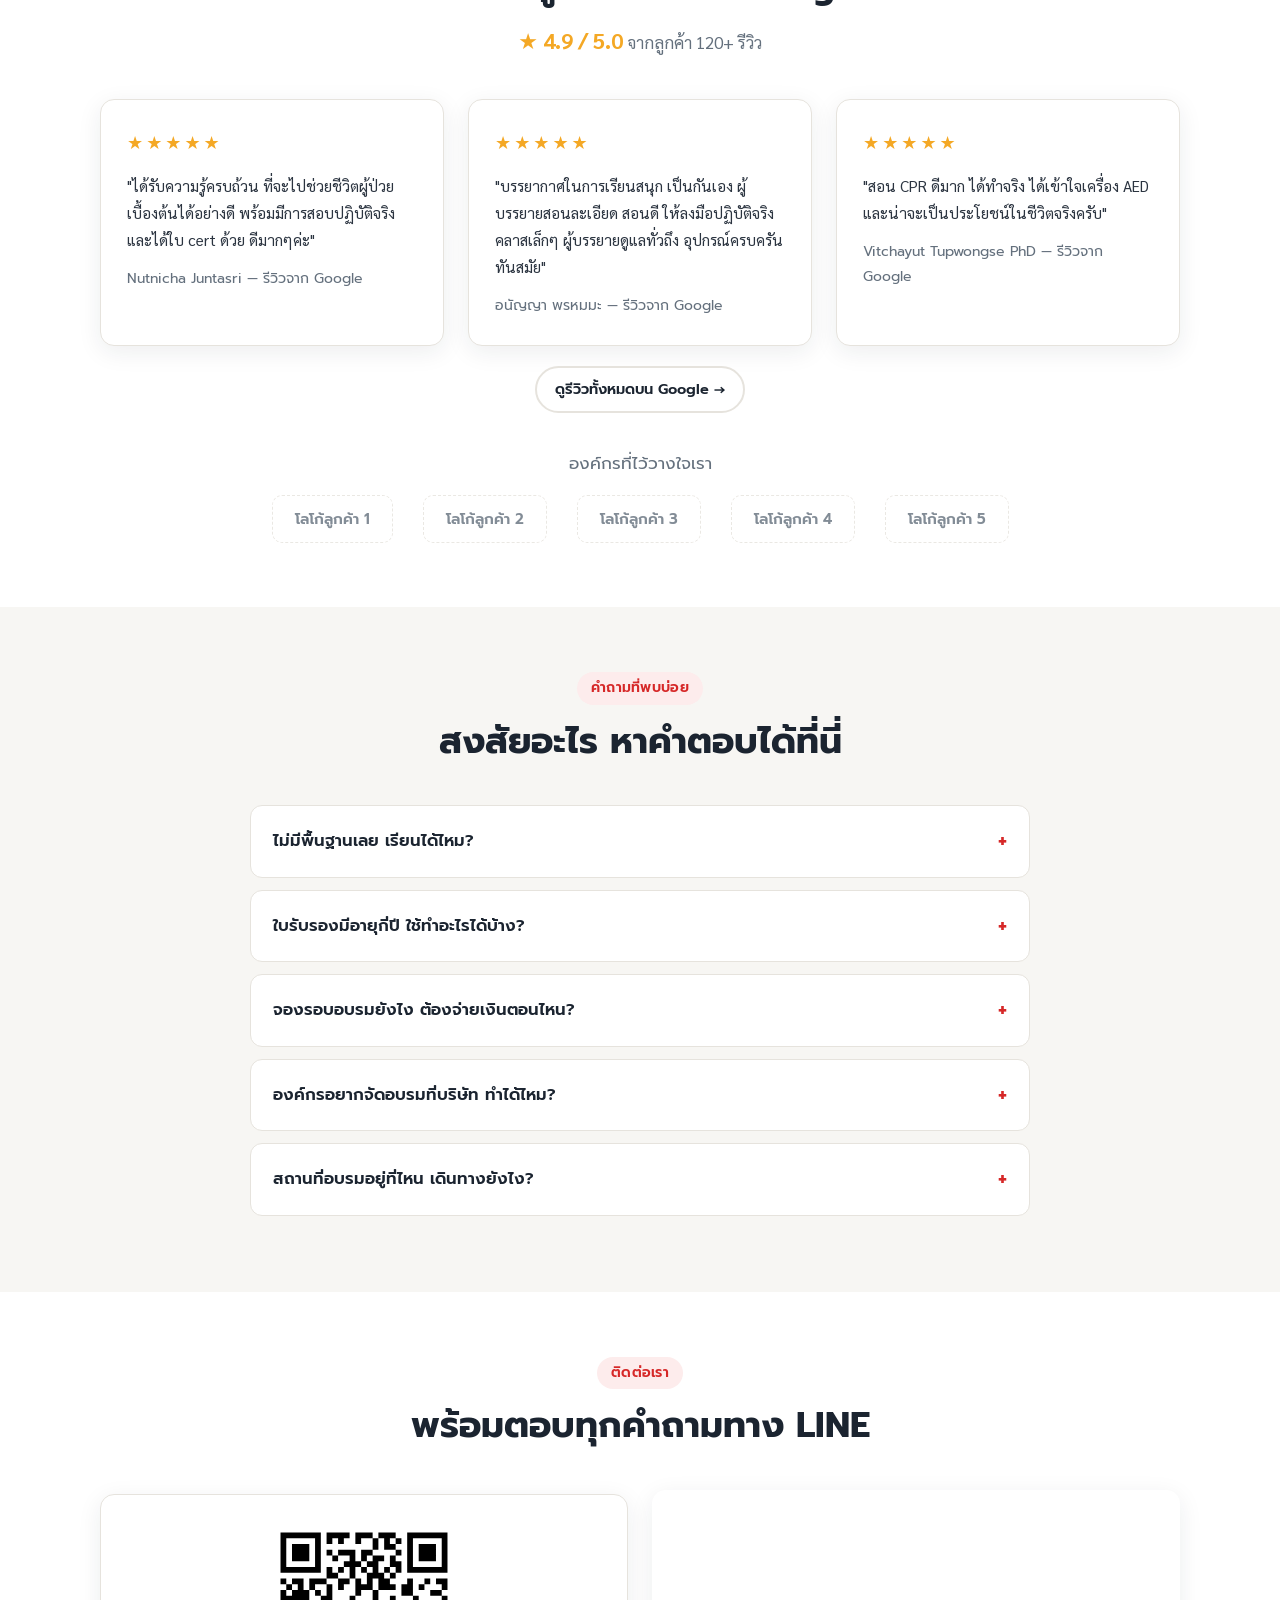
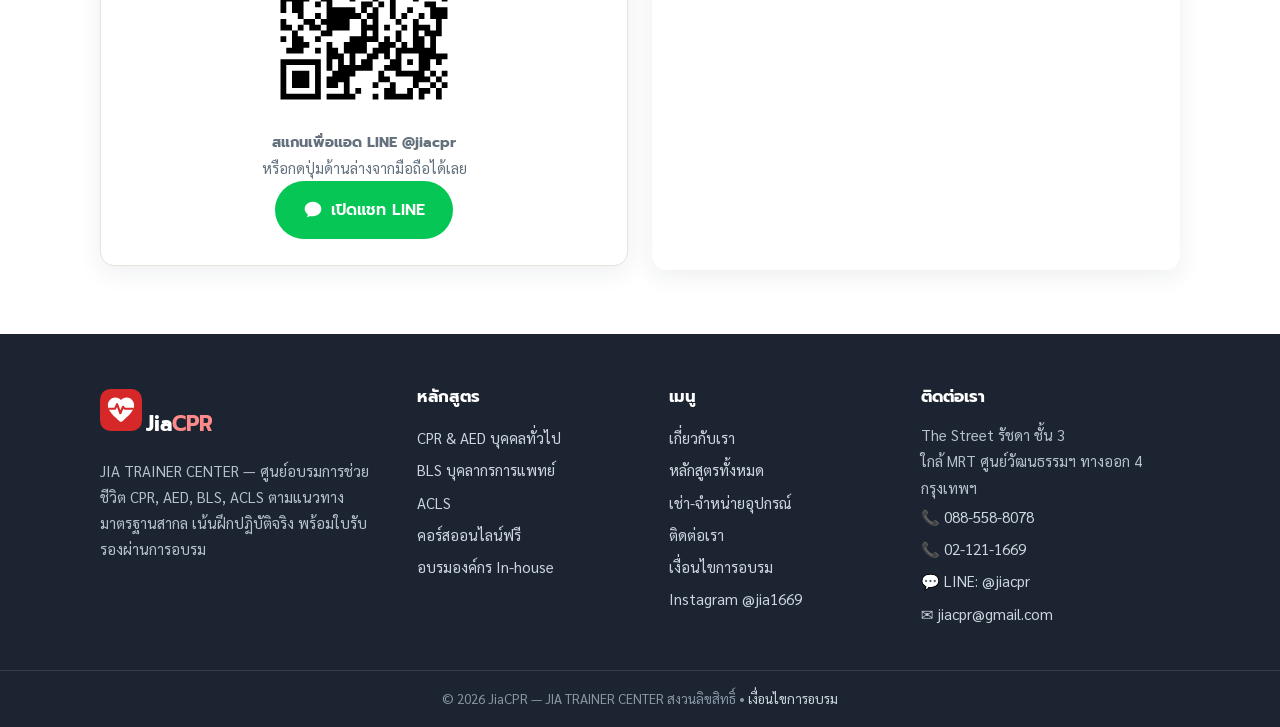
==== commit af948a34: "ตั้งค่าเว็บใหม่ให้พร้อมใช้โดเมน jiacpr.com จริง - เปลี่ยน canonical/og:url/sitemap/robots จาก jiacpr" ====
--- a/index.html
+++ b/index.html
@@ -5,14 +5,18 @@
 <meta name="viewport" content="width=device-width, initial-scale=1.0">
 <title>อบรม CPR & AED พร้อมใบรับรอง เริ่ม 500 บาท | JiaCPR — JIA TRAINER CENTER</title>
 <meta name="description" content="อบรม CPR, AED, BLS, ACLS ตามแนวทางมาตรฐานสากล เน้นฝึกปฏิบัติจริงทุกคน พร้อมใบรับรอง ราคาเริ่ม 500 บาท ติด MRT ศูนย์วัฒนธรรมฯ จองผ่าน LINE @jiacpr ได้เลย">
-<link rel="canonical" href="https://jiacpr.vercel.app/">
+<link rel="canonical" href="https://www.jiacpr.com/">
+<!-- ยืนยันความเป็นเจ้าของโดเมน — ยกมาจากเว็บเดิม ห้ามลบ ไม่งั้น Search Console
+     และ Meta Business จะหลุดสิทธิ์โดเมนตอนย้ายเว็บ -->
+<meta name="google-site-verification" content="XQ54uBs72qUUm78oV5n-Z6b91u5bZJNBzMXgSXlXj-Q">
+<meta name="facebook-domain-verification" content="dko8cuiwmbmkmpf8t71lrbz2u8irwa">
 <meta name="theme-color" content="#d62828">
 <meta property="og:type" content="website">
 <meta property="og:site_name" content="JiaCPR — JIA TRAINER CENTER">
 <meta property="og:title" content="อบรม CPR & AED พร้อมใบรับรอง เริ่ม 500 บาท | JiaCPR — JIA TRAINER CENTER">
 <meta property="og:description" content="อบรม CPR, AED, BLS, ACLS ตามแนวทางมาตรฐานสากล เน้นฝึกปฏิบัติจริงทุกคน พร้อมใบรับรอง ราคาเริ่ม 500 บาท ติด MRT ศูนย์วัฒนธรรมฯ จองผ่าน LINE @jiacpr ได้เลย">
-<meta property="og:url" content="https://jiacpr.vercel.app/">
-<meta property="og:image" content="https://jiacpr.vercel.app/assets/img/og-cover.png">
+<meta property="og:url" content="https://www.jiacpr.com/">
+<meta property="og:image" content="https://www.jiacpr.com/assets/img/og-cover.png">
 <meta property="og:locale" content="th_TH">
 <meta name="twitter:card" content="summary_large_image">
 <link rel="icon" type="image/svg+xml" href="assets/img/logo.svg">
@@ -26,7 +30,7 @@
   "@type": "LocalBusiness",
   "name": "JiaCPR — JIA TRAINER CENTER",
   "description": "ศูนย์อบรม CPR AED BLS ACLS ตามแนวทางมาตรฐานสากล พร้อมใบรับรอง เน้นฝึกปฏิบัติจริง",
-  "url": "https://jiacpr.vercel.app/",
+  "url": "https://www.jiacpr.com/",
   "telephone": "+66885588078",
   "email": "jiacpr@gmail.com",
   "address": {
@@ -317,6 +321,7 @@
   <a class="mb-course" href="course.html"><svg viewBox="0 0 24 24" fill="none" stroke="currentColor" stroke-width="2" stroke-linecap="round" stroke-linejoin="round"><path d="M4 19.5v-15A2.5 2.5 0 0 1 6.5 2H20v20H6.5a2.5 2.5 0 0 1 0-5H20"/></svg><span>ดูคอร์ส</span></a>
 </nav>
 
+<script src="assets/js/tracking.js" defer></script>
 <script src="assets/js/main.js" defer></script>
 </body>
 </html>
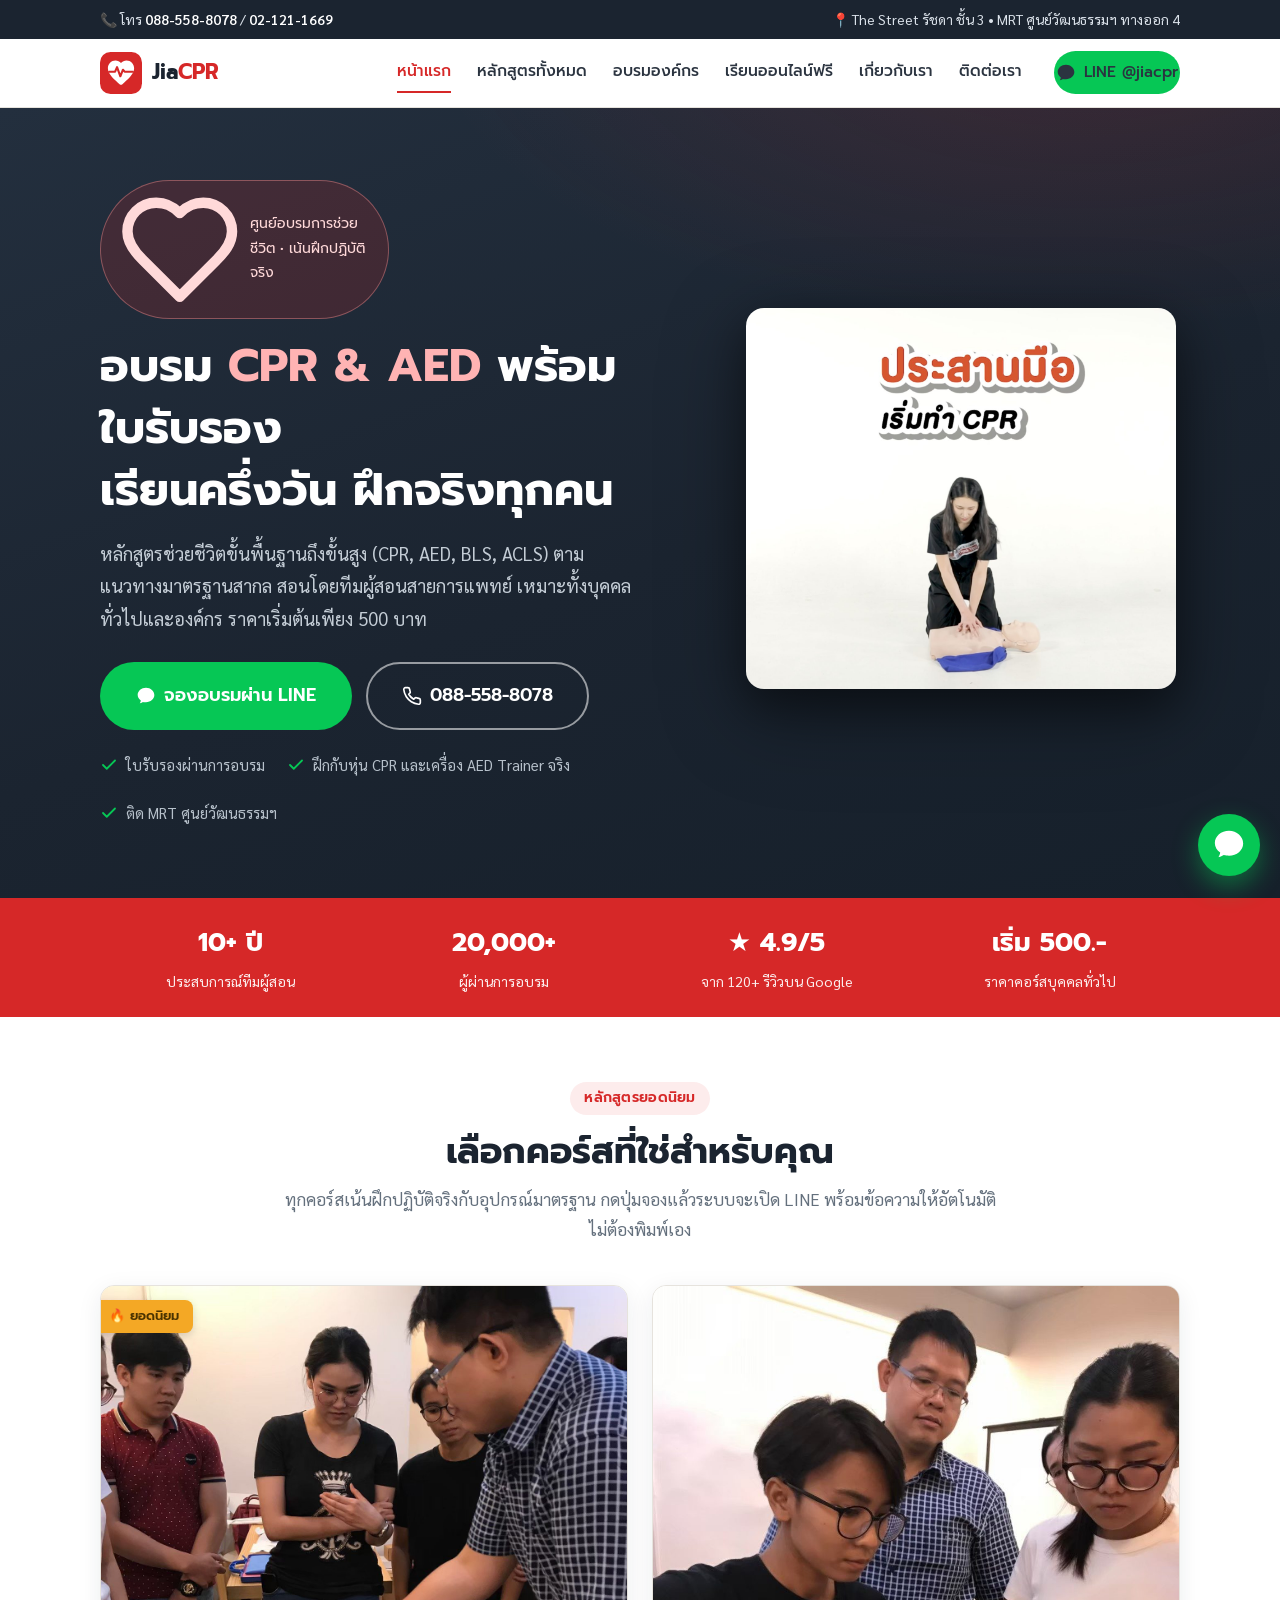
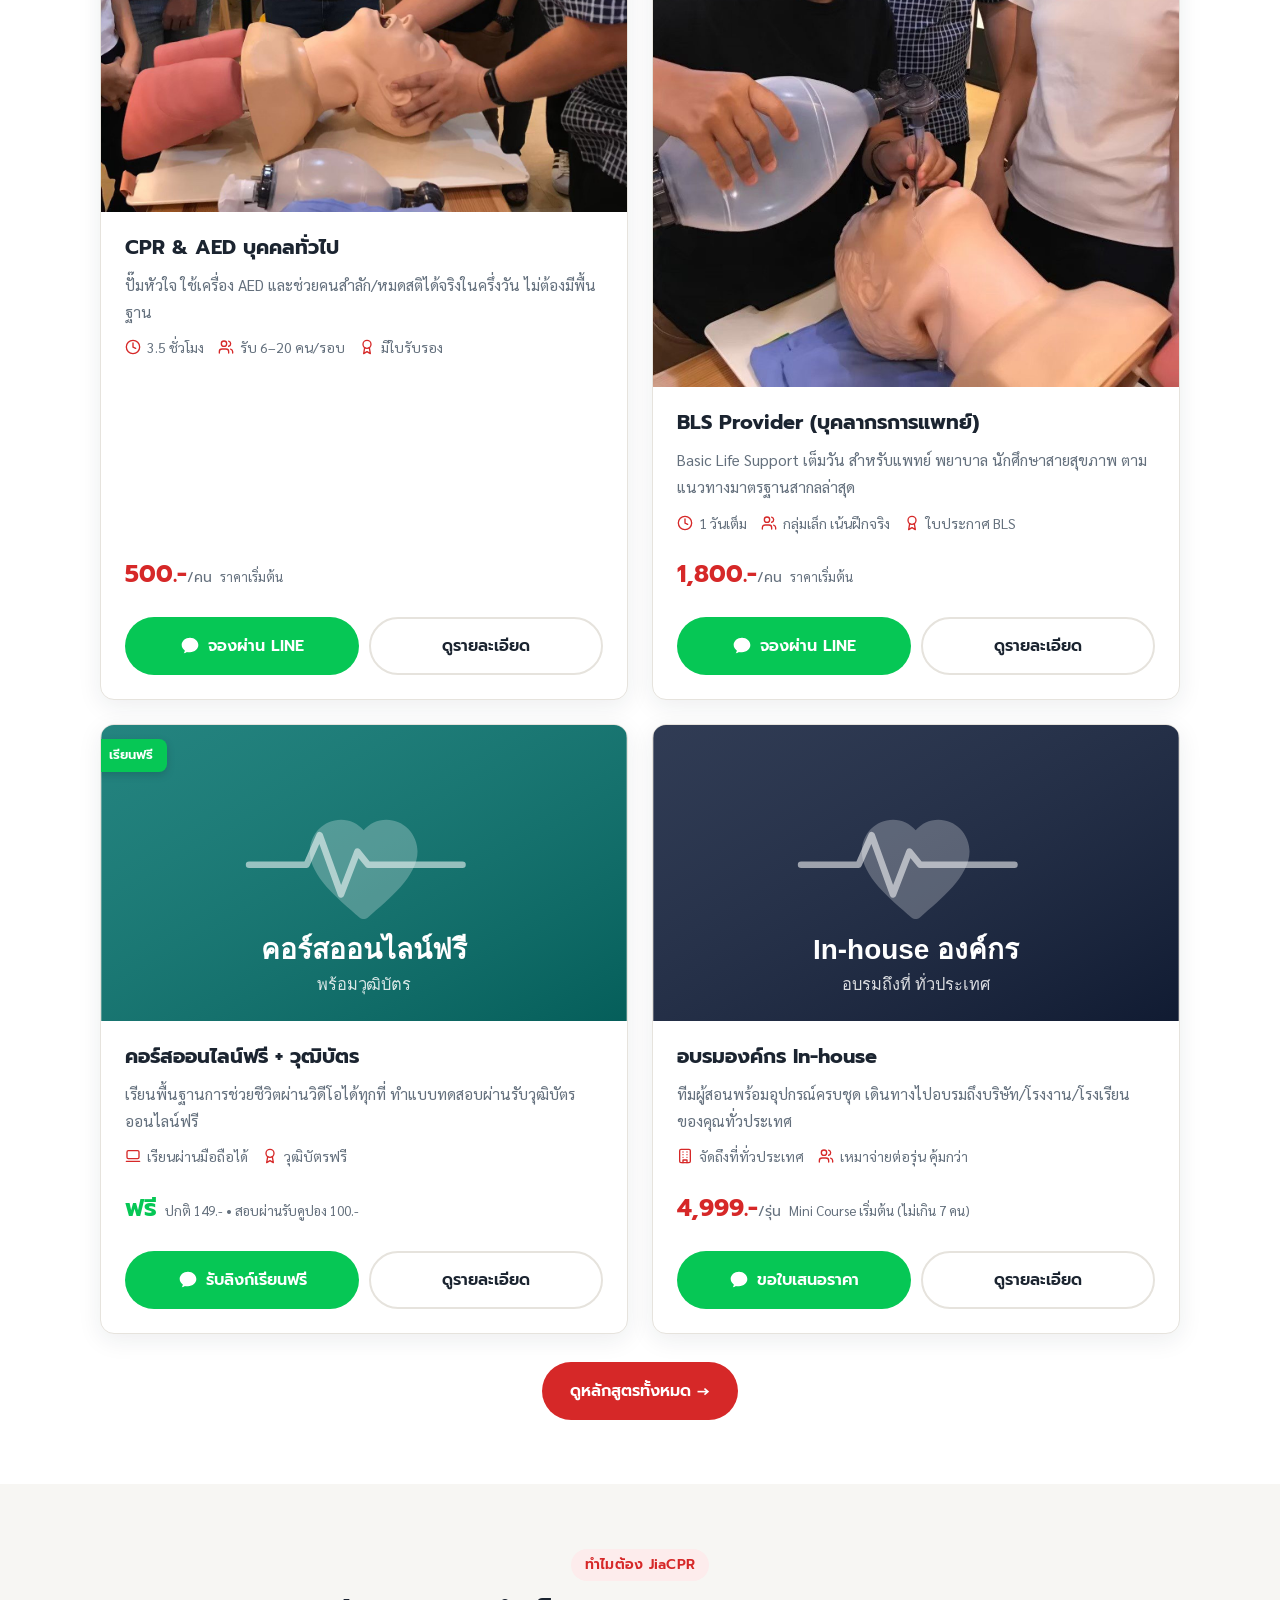
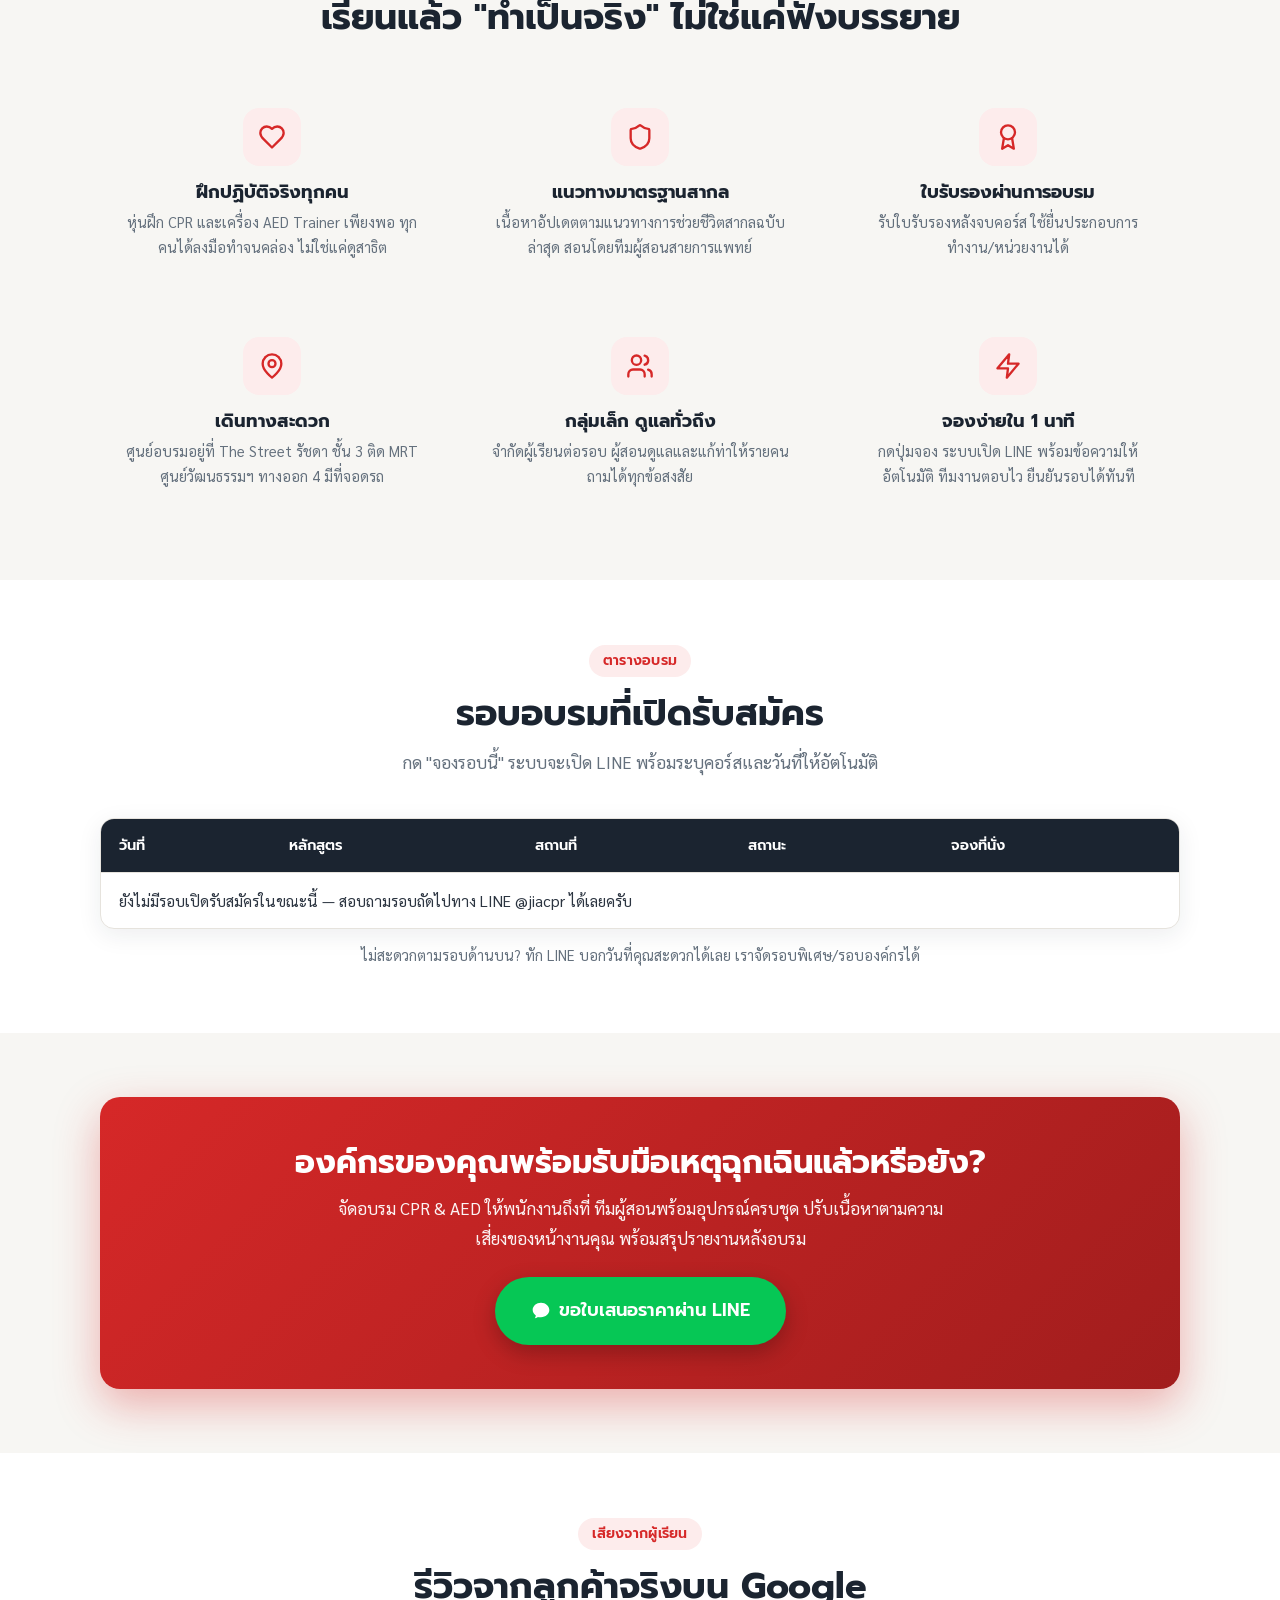
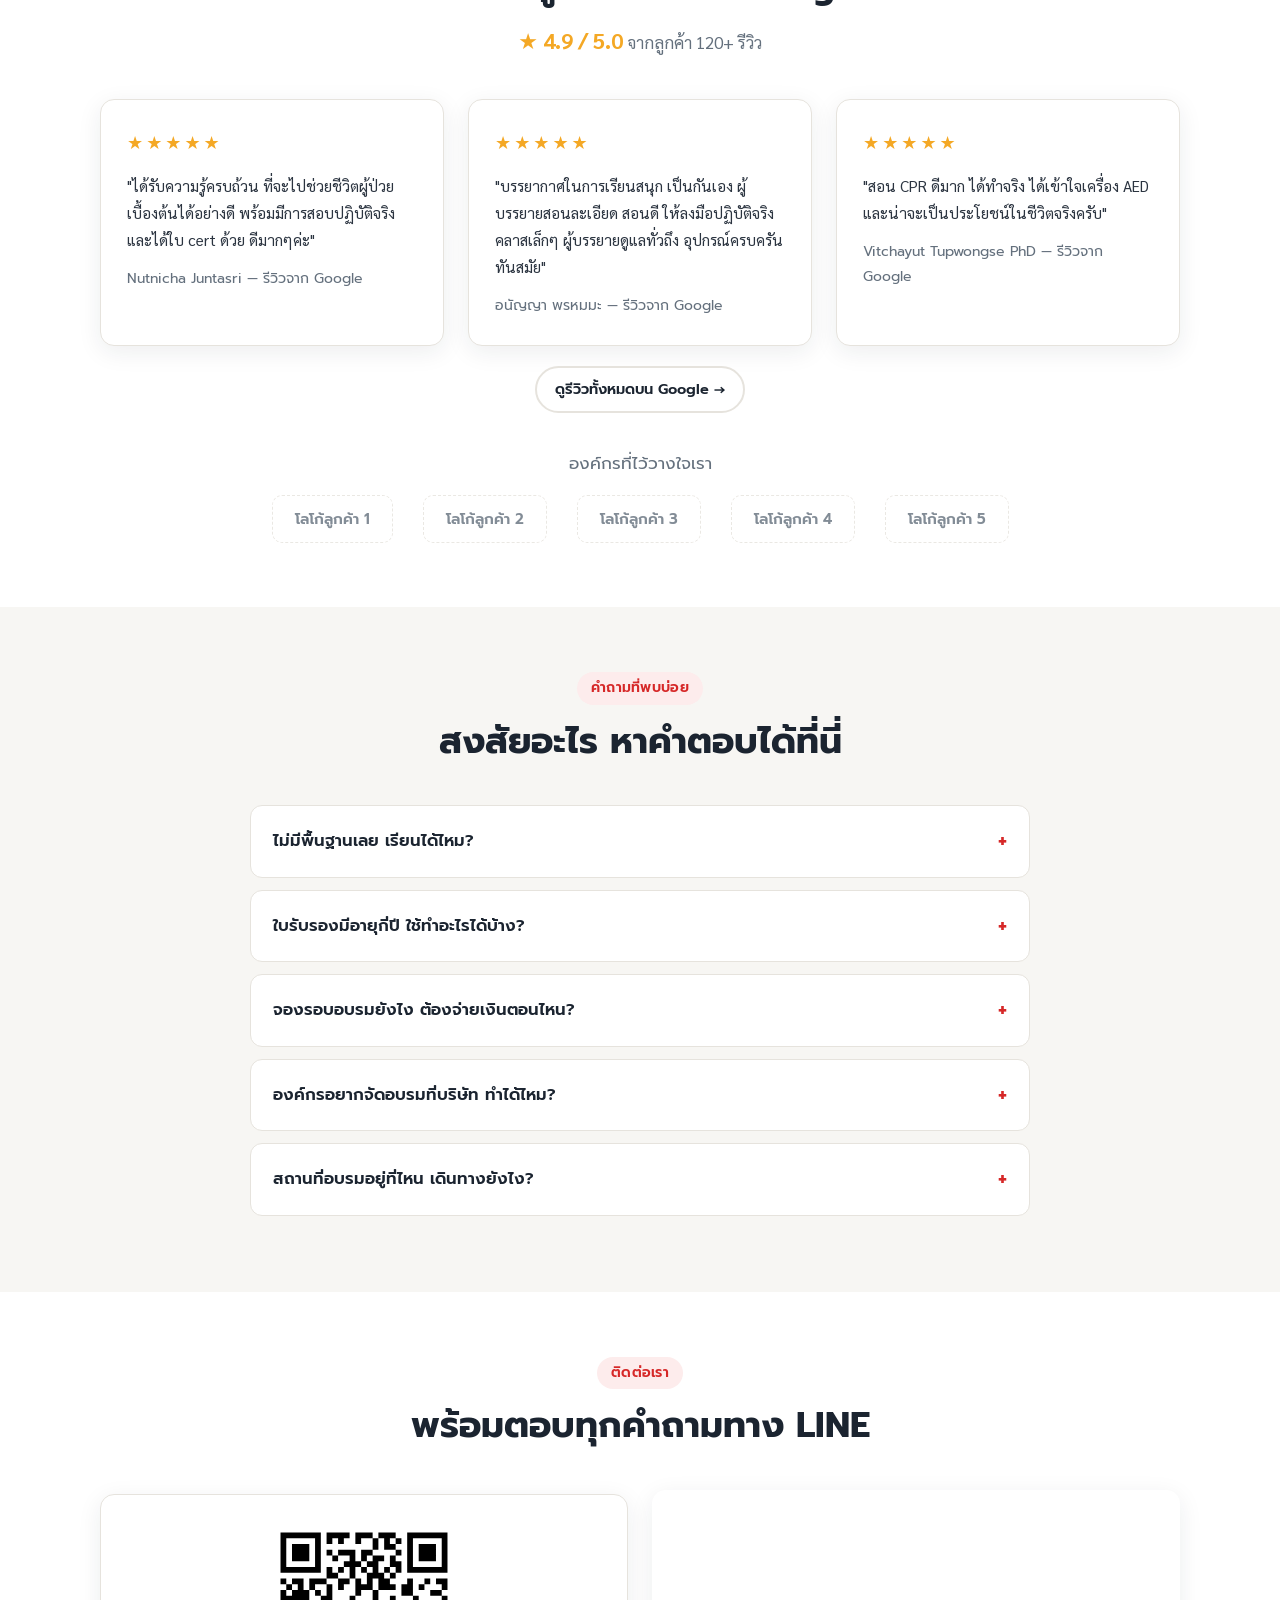
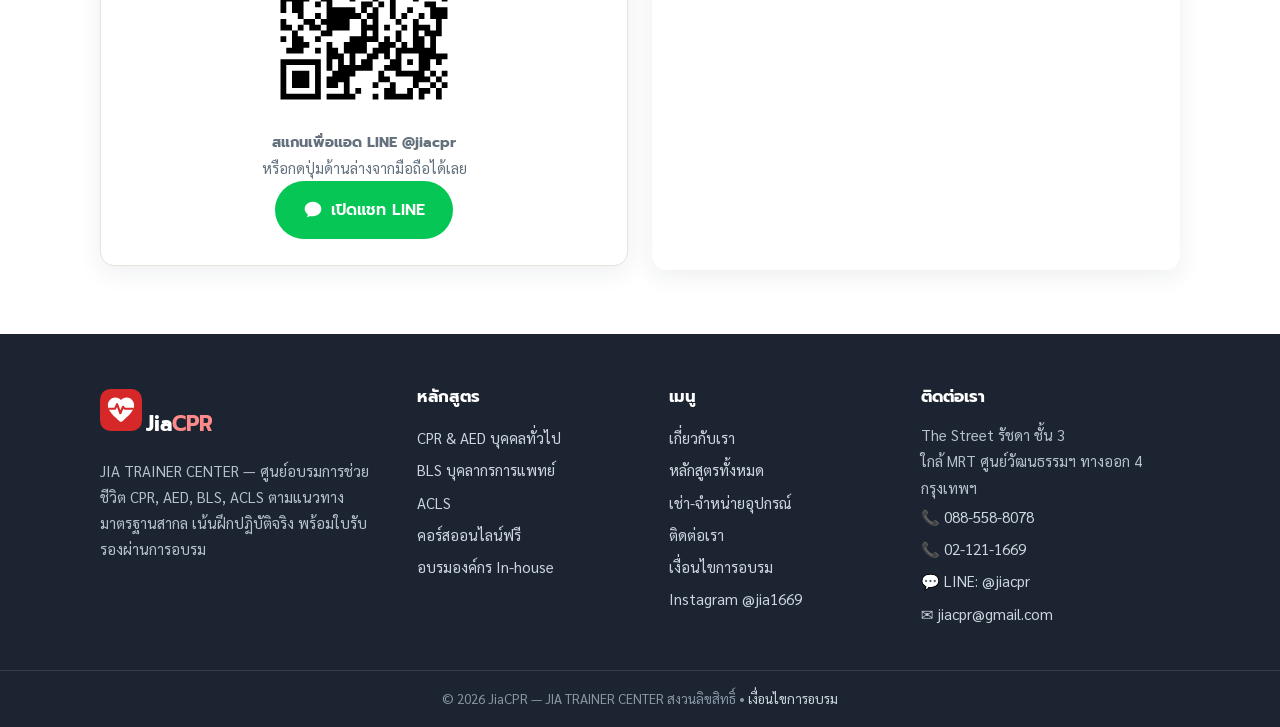
==== commit 15e0b545: "แก้ราคาให้ตรงกับที่ขายจริงบนเว็บเดิม + เพิ่ม redirect จาก URL เก่า ตรวจราคาจากหน้าสินค้าบน jiacpr.co" ====
--- a/index.html
+++ b/index.html
@@ -118,7 +118,6 @@
           <h3>CPR &amp; AED บุคคลทั่วไป</h3>
           <p>ปั๊มหัวใจ ใช้เครื่อง AED และช่วยคนสำลัก/หมดสติได้จริงในครึ่งวัน ไม่ต้องมีพื้นฐาน</p>
           <div class="meta"><span><svg viewBox="0 0 24 24" fill="none" stroke="currentColor" stroke-width="2" stroke-linecap="round"><circle cx="12" cy="12" r="10"/><path d="M12 6v6l4 2"/></svg> 3.5 ชั่วโมง</span><span><svg viewBox="0 0 24 24" fill="none" stroke="currentColor" stroke-width="2" stroke-linecap="round" stroke-linejoin="round"><path d="M16 21v-2a4 4 0 0 0-4-4H6a4 4 0 0 0-4 4v2"/><circle cx="9" cy="7" r="4"/><path d="M22 21v-2a4 4 0 0 0-3-3.87M16 3.13a4 4 0 0 1 0 7.75"/></svg> รับ 6–20 คน/รอบ</span><span><svg viewBox="0 0 24 24" fill="none" stroke="currentColor" stroke-width="2" stroke-linecap="round" stroke-linejoin="round"><circle cx="12" cy="8" r="6"/><path d="M15.477 12.89 17 22l-5-3-5 3 1.523-9.11"/></svg> มีใบรับรอง</span></div>
-          <!-- TODO: ยืนยันราคาจริง -->
           <div class="price-row"><span class="price">500.-<small>/คน</small></span><span class="price-note">ราคาเริ่มต้น</span></div>
           <div class="card-actions">
             <a class="btn btn-line" data-line-msg="สนใจจองคอร์ส CPR &amp; AED บุคคลทั่วไป"><svg viewBox="0 0 24 24" fill="currentColor"><path d="M12 2C6.48 2 2 5.86 2 10.62c0 2.73 1.48 5.16 3.79 6.74-.13.98-.55 2.35-1.27 3.31 0 0 1.9-.26 3.8-1.55.6.14 1.22.24 1.86.28.6.06 1.2.1 1.82.1 5.52 0 10-3.86 10-8.62S17.52 2 12 2z"/></svg> จองผ่าน LINE</a>
@@ -163,8 +162,7 @@
           <h3>อบรมองค์กร In-house</h3>
           <p>ทีมผู้สอนพร้อมอุปกรณ์ครบชุด เดินทางไปอบรมถึงบริษัท/โรงงาน/โรงเรียนของคุณทั่วประเทศ</p>
           <div class="meta"><span><svg viewBox="0 0 24 24" fill="none" stroke="currentColor" stroke-width="2" stroke-linecap="round" stroke-linejoin="round"><rect x="4" y="2" width="16" height="20" rx="2"/><path d="M9 22v-4h6v4M9 6h.01M15 6h.01M9 10h.01M15 10h.01M9 14h.01M15 14h.01"/></svg> จัดถึงที่ทั่วประเทศ</span><span><svg viewBox="0 0 24 24" fill="none" stroke="currentColor" stroke-width="2" stroke-linecap="round" stroke-linejoin="round"><path d="M16 21v-2a4 4 0 0 0-4-4H6a4 4 0 0 0-4 4v2"/><circle cx="9" cy="7" r="4"/><path d="M22 21v-2a4 4 0 0 0-3-3.87M16 3.13a4 4 0 0 1 0 7.75"/></svg> เหมาจ่ายต่อรุ่น คุ้มกว่า</span></div>
-          <!-- TODO: ยืนยันราคาจริง -->
-          <div class="price-row"><span class="price">15,000.-<small>/รุ่น</small></span><span class="price-note">เริ่มต้น (สูงสุด 15 คน/รอบ)</span></div>
+          <div class="price-row"><span class="price">4,999.-<small>/รุ่น</small></span><span class="price-note">Mini Course เริ่มต้น (ไม่เกิน 7 คน)</span></div>
           <div class="card-actions">
             <a class="btn btn-line" data-line-msg="ขอใบเสนอราคาอบรม In-house สำหรับองค์กร"><svg viewBox="0 0 24 24" fill="currentColor"><path d="M12 2C6.48 2 2 5.86 2 10.62c0 2.73 1.48 5.16 3.79 6.74-.13.98-.55 2.35-1.27 3.31 0 0 1.9-.26 3.8-1.55.6.14 1.22.24 1.86.28.6.06 1.2.1 1.82.1 5.52 0 10-3.86 10-8.62S17.52 2 12 2z"/></svg> ขอใบเสนอราคา</a>
             <a class="btn btn-outline" href="inhouse.html">ดูรายละเอียด</a>
--- a/assets/css/main.css
+++ b/assets/css/main.css
@@ -155,6 +155,8 @@
 .card .card-media { background: var(--bg-soft); aspect-ratio: 16/9; display: block; }
 .card .card-media img, .card .card-media svg { width: 100%; height: 100%; object-fit: cover; display: block; }
 .card .card-body { padding: 22px 24px 24px; display: flex; flex-direction: column; gap: 10px; flex: 1; }
+/* การ์ดที่มีป้ายมุมแต่ไม่มีรูป ต้องเว้นที่ให้ป้าย ไม่งั้นป้ายทับชื่อหัวข้อ */
+.card > .ribbon + .card-body { padding-top: 46px; }
 .card h3 { font-size: 20px; }
 .card p { color: var(--muted); font-size: 15.5px; }
 .card .meta { display: flex; gap: 14px; flex-wrap: wrap; font-size: 14px; color: var(--muted); }
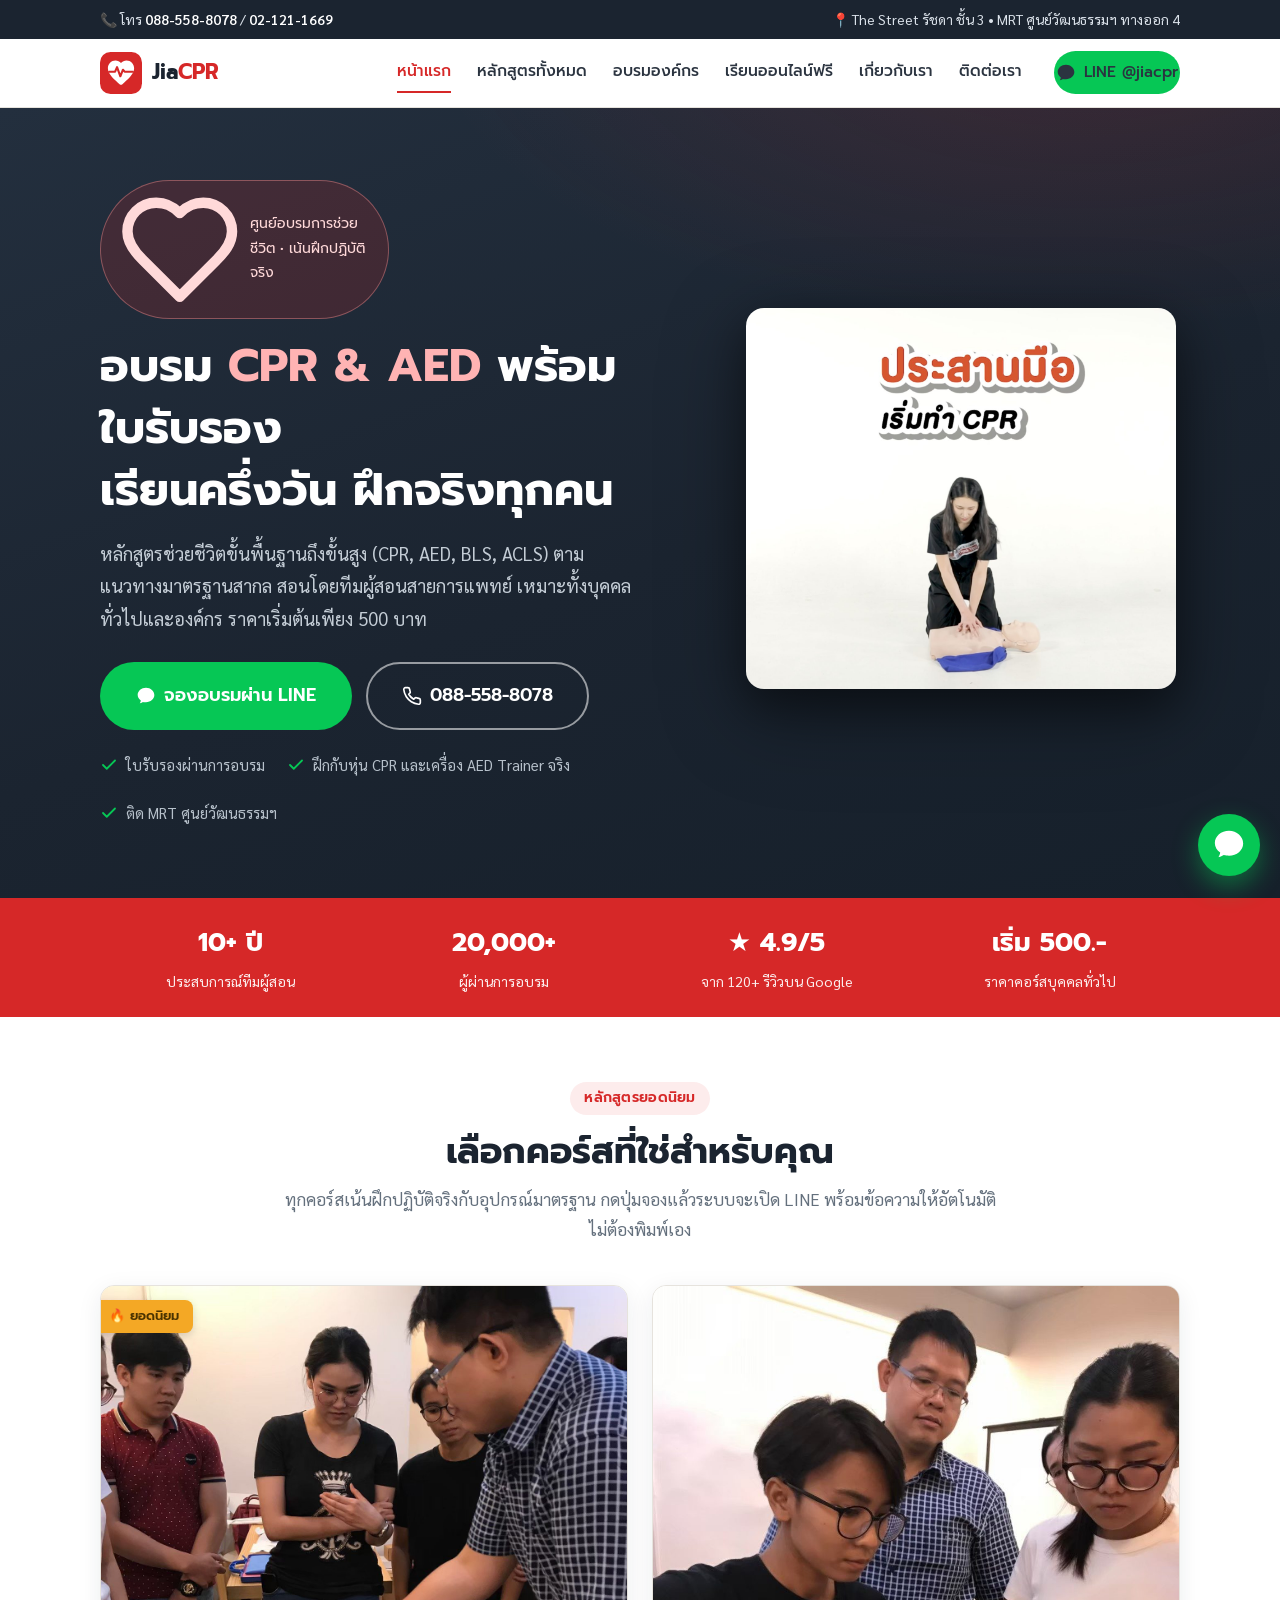
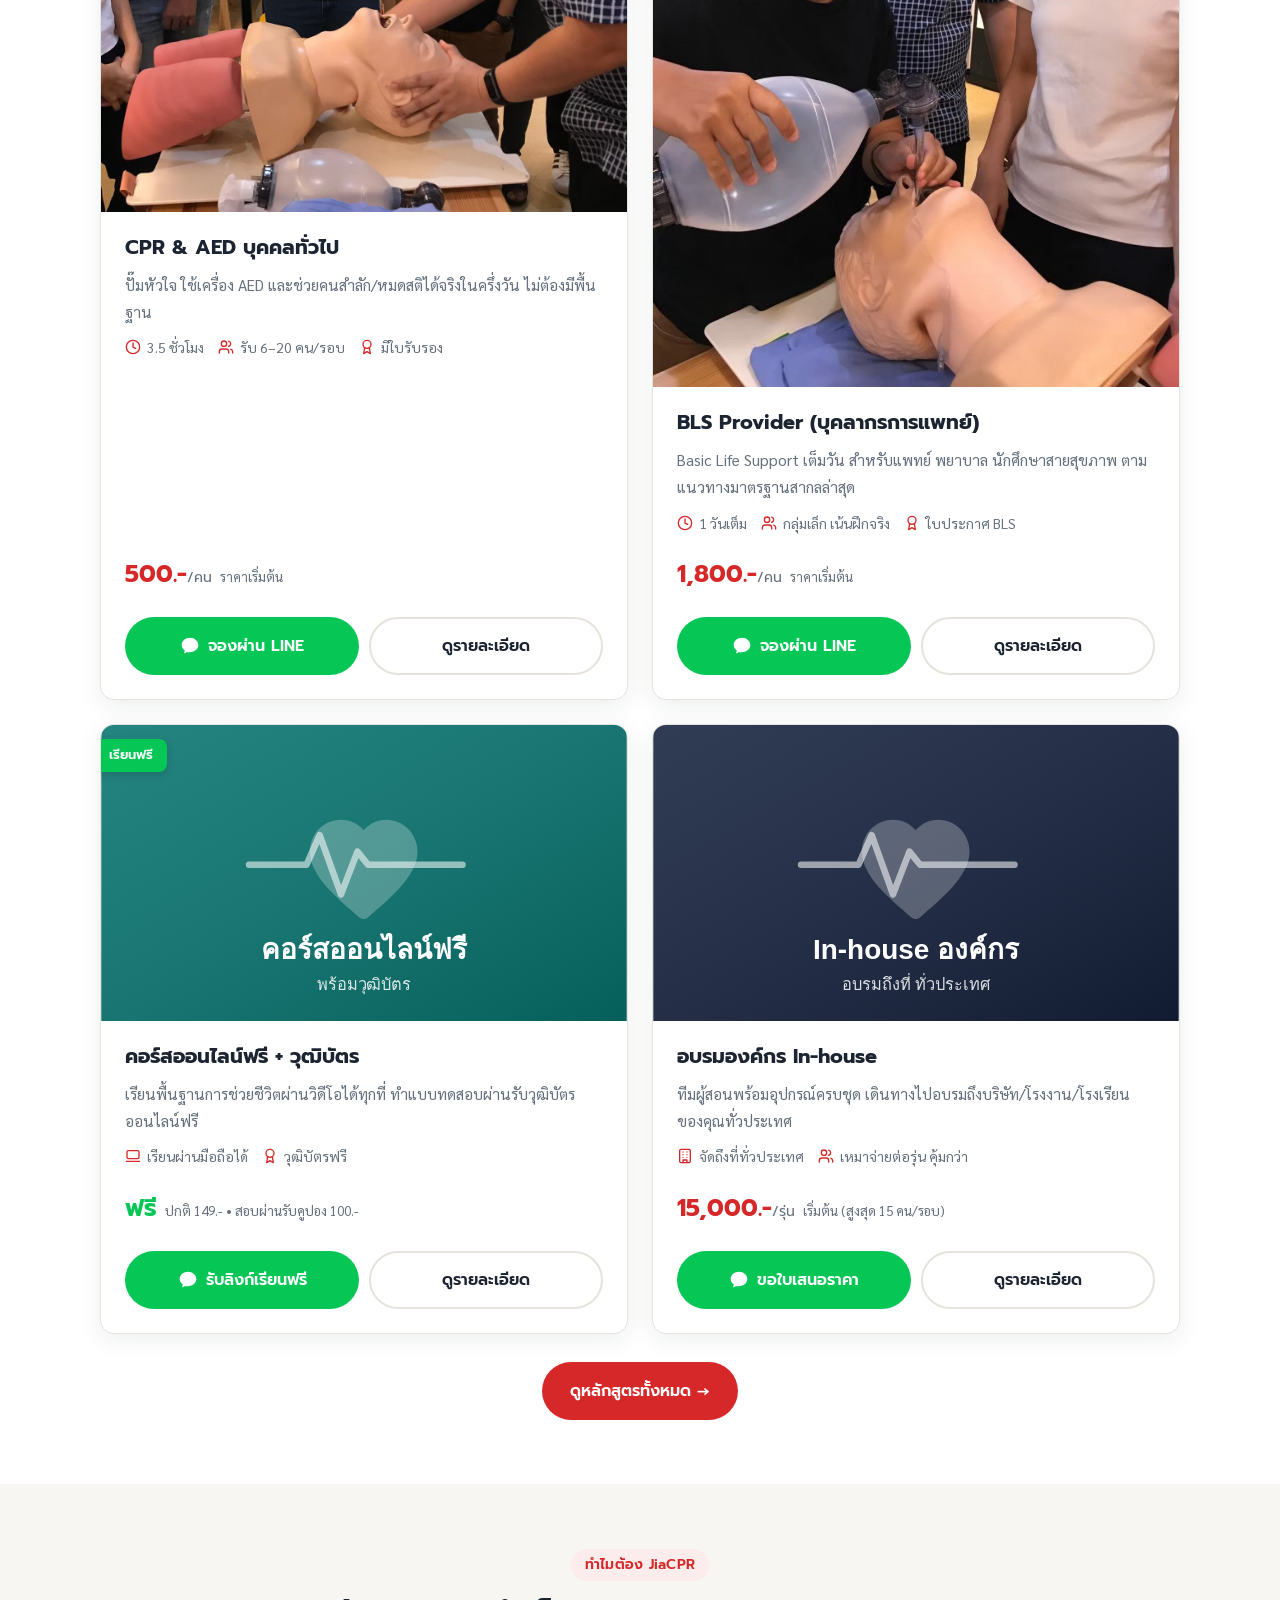
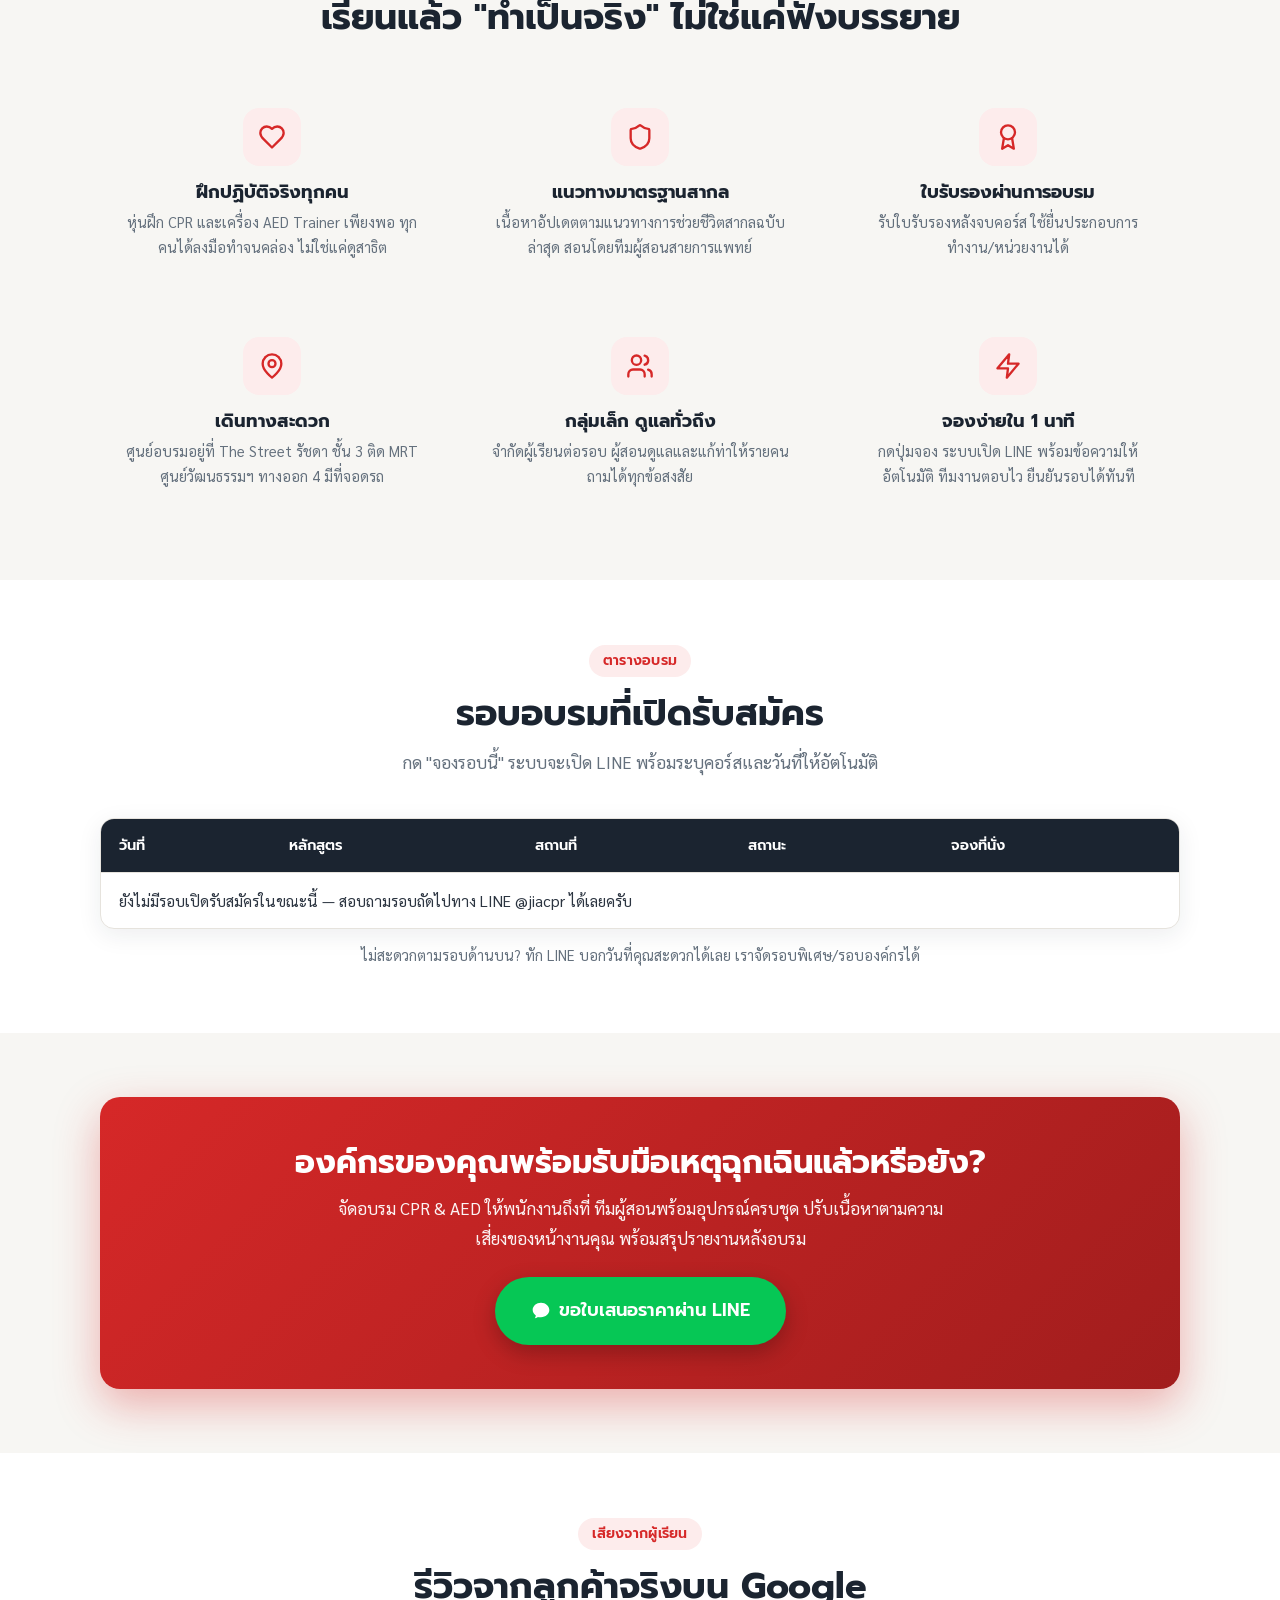
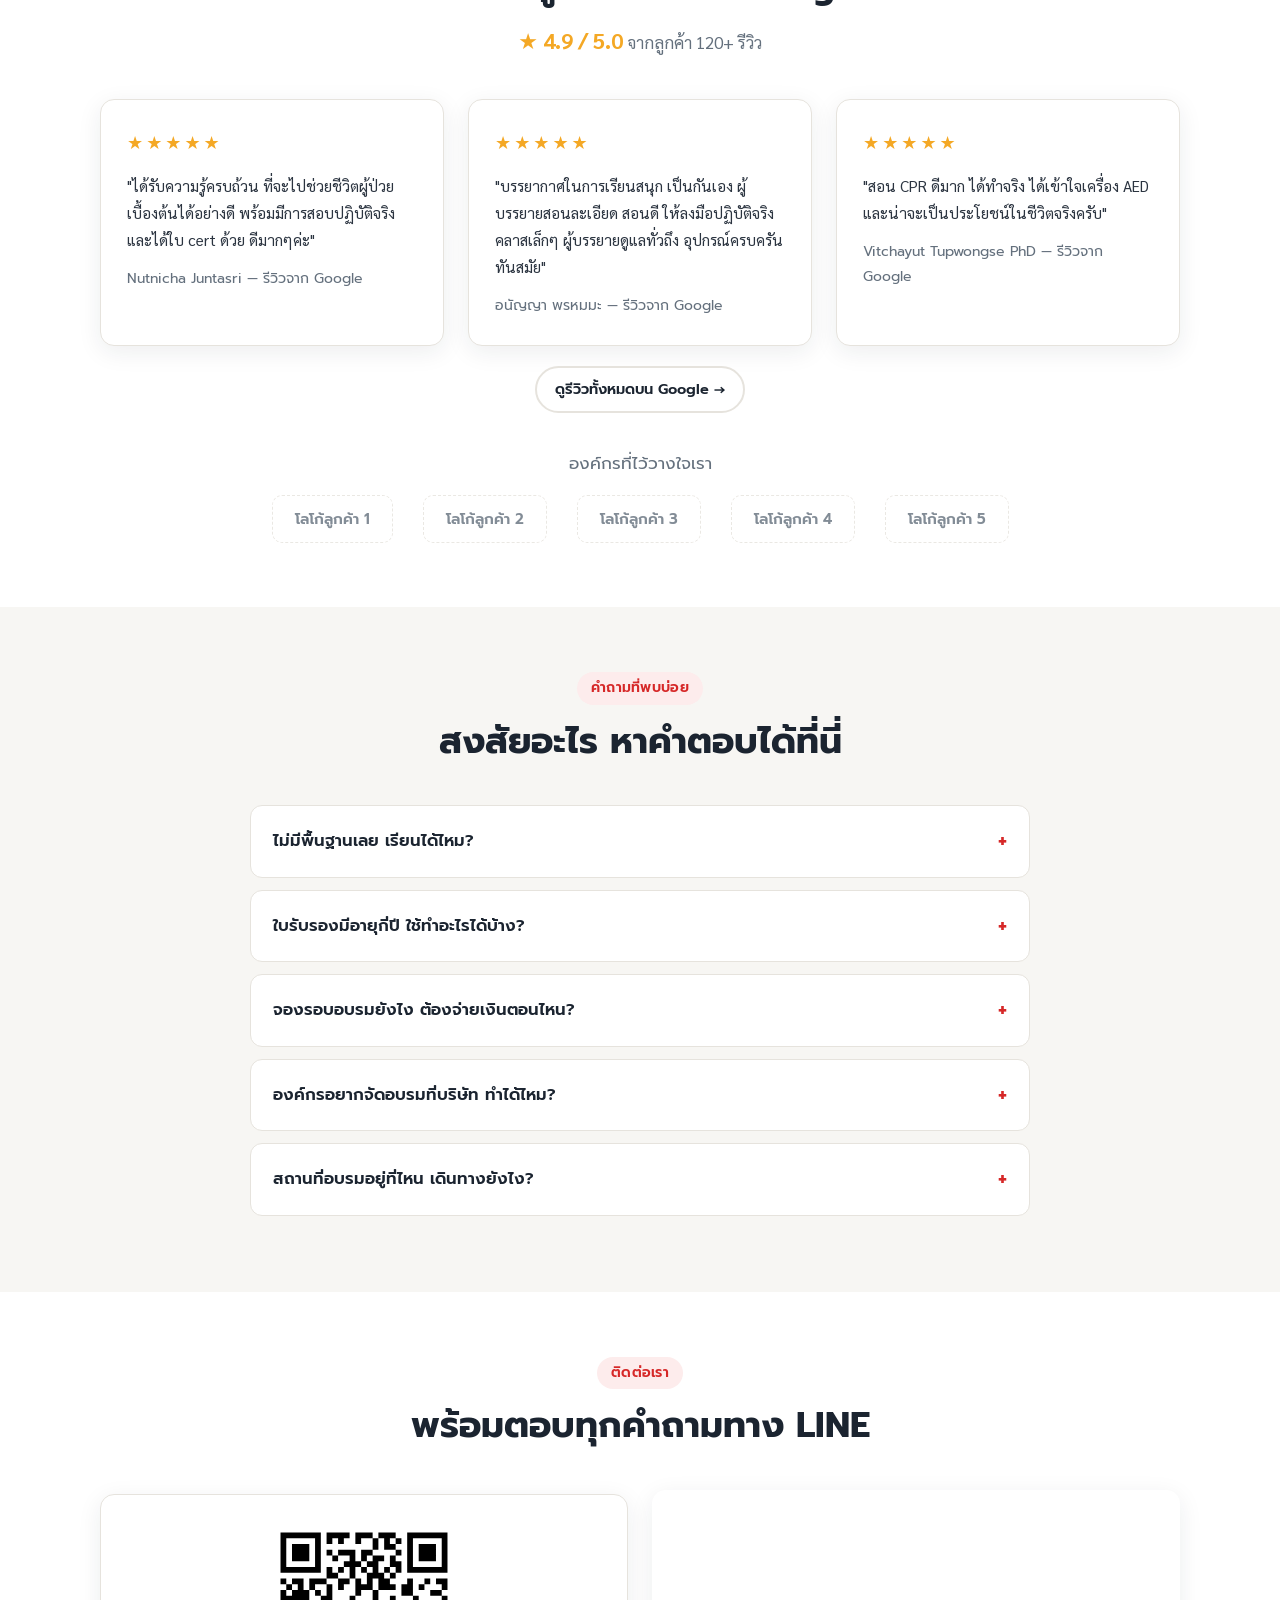
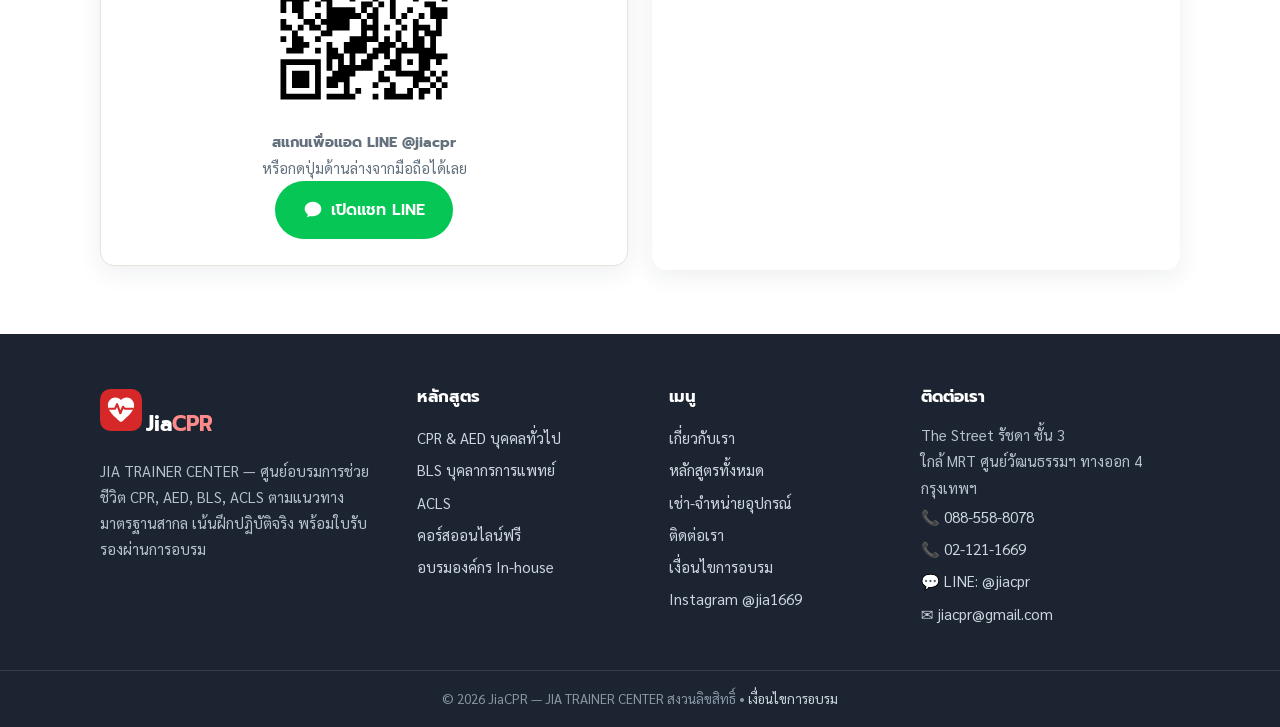
==== commit 00855f73: "feat: add ads hub track.js so LINE buttons carry a customer code Adds the hub snippet (data-business" ====
--- a/index.html
+++ b/index.html
@@ -5,18 +5,14 @@
 <meta name="viewport" content="width=device-width, initial-scale=1.0">
 <title>อบรม CPR & AED พร้อมใบรับรอง เริ่ม 500 บาท | JiaCPR — JIA TRAINER CENTER</title>
 <meta name="description" content="อบรม CPR, AED, BLS, ACLS ตามแนวทางมาตรฐานสากล เน้นฝึกปฏิบัติจริงทุกคน พร้อมใบรับรอง ราคาเริ่ม 500 บาท ติด MRT ศูนย์วัฒนธรรมฯ จองผ่าน LINE @jiacpr ได้เลย">
-<link rel="canonical" href="https://www.jiacpr.com/">
-<!-- ยืนยันความเป็นเจ้าของโดเมน — ยกมาจากเว็บเดิม ห้ามลบ ไม่งั้น Search Console
-     และ Meta Business จะหลุดสิทธิ์โดเมนตอนย้ายเว็บ -->
-<meta name="google-site-verification" content="XQ54uBs72qUUm78oV5n-Z6b91u5bZJNBzMXgSXlXj-Q">
-<meta name="facebook-domain-verification" content="dko8cuiwmbmkmpf8t71lrbz2u8irwa">
+<link rel="canonical" href="https://jiacpr.vercel.app/">
 <meta name="theme-color" content="#d62828">
 <meta property="og:type" content="website">
 <meta property="og:site_name" content="JiaCPR — JIA TRAINER CENTER">
 <meta property="og:title" content="อบรม CPR & AED พร้อมใบรับรอง เริ่ม 500 บาท | JiaCPR — JIA TRAINER CENTER">
 <meta property="og:description" content="อบรม CPR, AED, BLS, ACLS ตามแนวทางมาตรฐานสากล เน้นฝึกปฏิบัติจริงทุกคน พร้อมใบรับรอง ราคาเริ่ม 500 บาท ติด MRT ศูนย์วัฒนธรรมฯ จองผ่าน LINE @jiacpr ได้เลย">
-<meta property="og:url" content="https://www.jiacpr.com/">
-<meta property="og:image" content="https://www.jiacpr.com/assets/img/og-cover.png">
+<meta property="og:url" content="https://jiacpr.vercel.app/">
+<meta property="og:image" content="https://jiacpr.vercel.app/assets/img/og-cover.png">
 <meta property="og:locale" content="th_TH">
 <meta name="twitter:card" content="summary_large_image">
 <link rel="icon" type="image/svg+xml" href="assets/img/logo.svg">
@@ -30,7 +26,7 @@
   "@type": "LocalBusiness",
   "name": "JiaCPR — JIA TRAINER CENTER",
   "description": "ศูนย์อบรม CPR AED BLS ACLS ตามแนวทางมาตรฐานสากล พร้อมใบรับรอง เน้นฝึกปฏิบัติจริง",
-  "url": "https://www.jiacpr.com/",
+  "url": "https://jiacpr.vercel.app/",
   "telephone": "+66885588078",
   "email": "jiacpr@gmail.com",
   "address": {
@@ -118,6 +114,7 @@
           <h3>CPR &amp; AED บุคคลทั่วไป</h3>
           <p>ปั๊มหัวใจ ใช้เครื่อง AED และช่วยคนสำลัก/หมดสติได้จริงในครึ่งวัน ไม่ต้องมีพื้นฐาน</p>
           <div class="meta"><span><svg viewBox="0 0 24 24" fill="none" stroke="currentColor" stroke-width="2" stroke-linecap="round"><circle cx="12" cy="12" r="10"/><path d="M12 6v6l4 2"/></svg> 3.5 ชั่วโมง</span><span><svg viewBox="0 0 24 24" fill="none" stroke="currentColor" stroke-width="2" stroke-linecap="round" stroke-linejoin="round"><path d="M16 21v-2a4 4 0 0 0-4-4H6a4 4 0 0 0-4 4v2"/><circle cx="9" cy="7" r="4"/><path d="M22 21v-2a4 4 0 0 0-3-3.87M16 3.13a4 4 0 0 1 0 7.75"/></svg> รับ 6–20 คน/รอบ</span><span><svg viewBox="0 0 24 24" fill="none" stroke="currentColor" stroke-width="2" stroke-linecap="round" stroke-linejoin="round"><circle cx="12" cy="8" r="6"/><path d="M15.477 12.89 17 22l-5-3-5 3 1.523-9.11"/></svg> มีใบรับรอง</span></div>
+          <!-- TODO: ยืนยันราคาจริง -->
           <div class="price-row"><span class="price">500.-<small>/คน</small></span><span class="price-note">ราคาเริ่มต้น</span></div>
           <div class="card-actions">
             <a class="btn btn-line" data-line-msg="สนใจจองคอร์ส CPR &amp; AED บุคคลทั่วไป"><svg viewBox="0 0 24 24" fill="currentColor"><path d="M12 2C6.48 2 2 5.86 2 10.62c0 2.73 1.48 5.16 3.79 6.74-.13.98-.55 2.35-1.27 3.31 0 0 1.9-.26 3.8-1.55.6.14 1.22.24 1.86.28.6.06 1.2.1 1.82.1 5.52 0 10-3.86 10-8.62S17.52 2 12 2z"/></svg> จองผ่าน LINE</a>
@@ -162,7 +159,8 @@
           <h3>อบรมองค์กร In-house</h3>
           <p>ทีมผู้สอนพร้อมอุปกรณ์ครบชุด เดินทางไปอบรมถึงบริษัท/โรงงาน/โรงเรียนของคุณทั่วประเทศ</p>
           <div class="meta"><span><svg viewBox="0 0 24 24" fill="none" stroke="currentColor" stroke-width="2" stroke-linecap="round" stroke-linejoin="round"><rect x="4" y="2" width="16" height="20" rx="2"/><path d="M9 22v-4h6v4M9 6h.01M15 6h.01M9 10h.01M15 10h.01M9 14h.01M15 14h.01"/></svg> จัดถึงที่ทั่วประเทศ</span><span><svg viewBox="0 0 24 24" fill="none" stroke="currentColor" stroke-width="2" stroke-linecap="round" stroke-linejoin="round"><path d="M16 21v-2a4 4 0 0 0-4-4H6a4 4 0 0 0-4 4v2"/><circle cx="9" cy="7" r="4"/><path d="M22 21v-2a4 4 0 0 0-3-3.87M16 3.13a4 4 0 0 1 0 7.75"/></svg> เหมาจ่ายต่อรุ่น คุ้มกว่า</span></div>
-          <div class="price-row"><span class="price">4,999.-<small>/รุ่น</small></span><span class="price-note">Mini Course เริ่มต้น (ไม่เกิน 7 คน)</span></div>
+          <!-- TODO: ยืนยันราคาจริง -->
+          <div class="price-row"><span class="price">15,000.-<small>/รุ่น</small></span><span class="price-note">เริ่มต้น (สูงสุด 15 คน/รอบ)</span></div>
           <div class="card-actions">
             <a class="btn btn-line" data-line-msg="ขอใบเสนอราคาอบรม In-house สำหรับองค์กร"><svg viewBox="0 0 24 24" fill="currentColor"><path d="M12 2C6.48 2 2 5.86 2 10.62c0 2.73 1.48 5.16 3.79 6.74-.13.98-.55 2.35-1.27 3.31 0 0 1.9-.26 3.8-1.55.6.14 1.22.24 1.86.28.6.06 1.2.1 1.82.1 5.52 0 10-3.86 10-8.62S17.52 2 12 2z"/></svg> ขอใบเสนอราคา</a>
             <a class="btn btn-outline" href="inhouse.html">ดูรายละเอียด</a>
@@ -319,7 +317,7 @@
   <a class="mb-course" href="course.html"><svg viewBox="0 0 24 24" fill="none" stroke="currentColor" stroke-width="2" stroke-linecap="round" stroke-linejoin="round"><path d="M4 19.5v-15A2.5 2.5 0 0 1 6.5 2H20v20H6.5a2.5 2.5 0 0 1 0-5H20"/></svg><span>ดูคอร์ส</span></a>
 </nav>
 
-<script src="assets/js/tracking.js" defer></script>
+<script src="https://ads2.jiacpr.com/track.js" data-business="jiacpr-course" defer></script>
 <script src="assets/js/main.js" defer></script>
 </body>
 </html>
